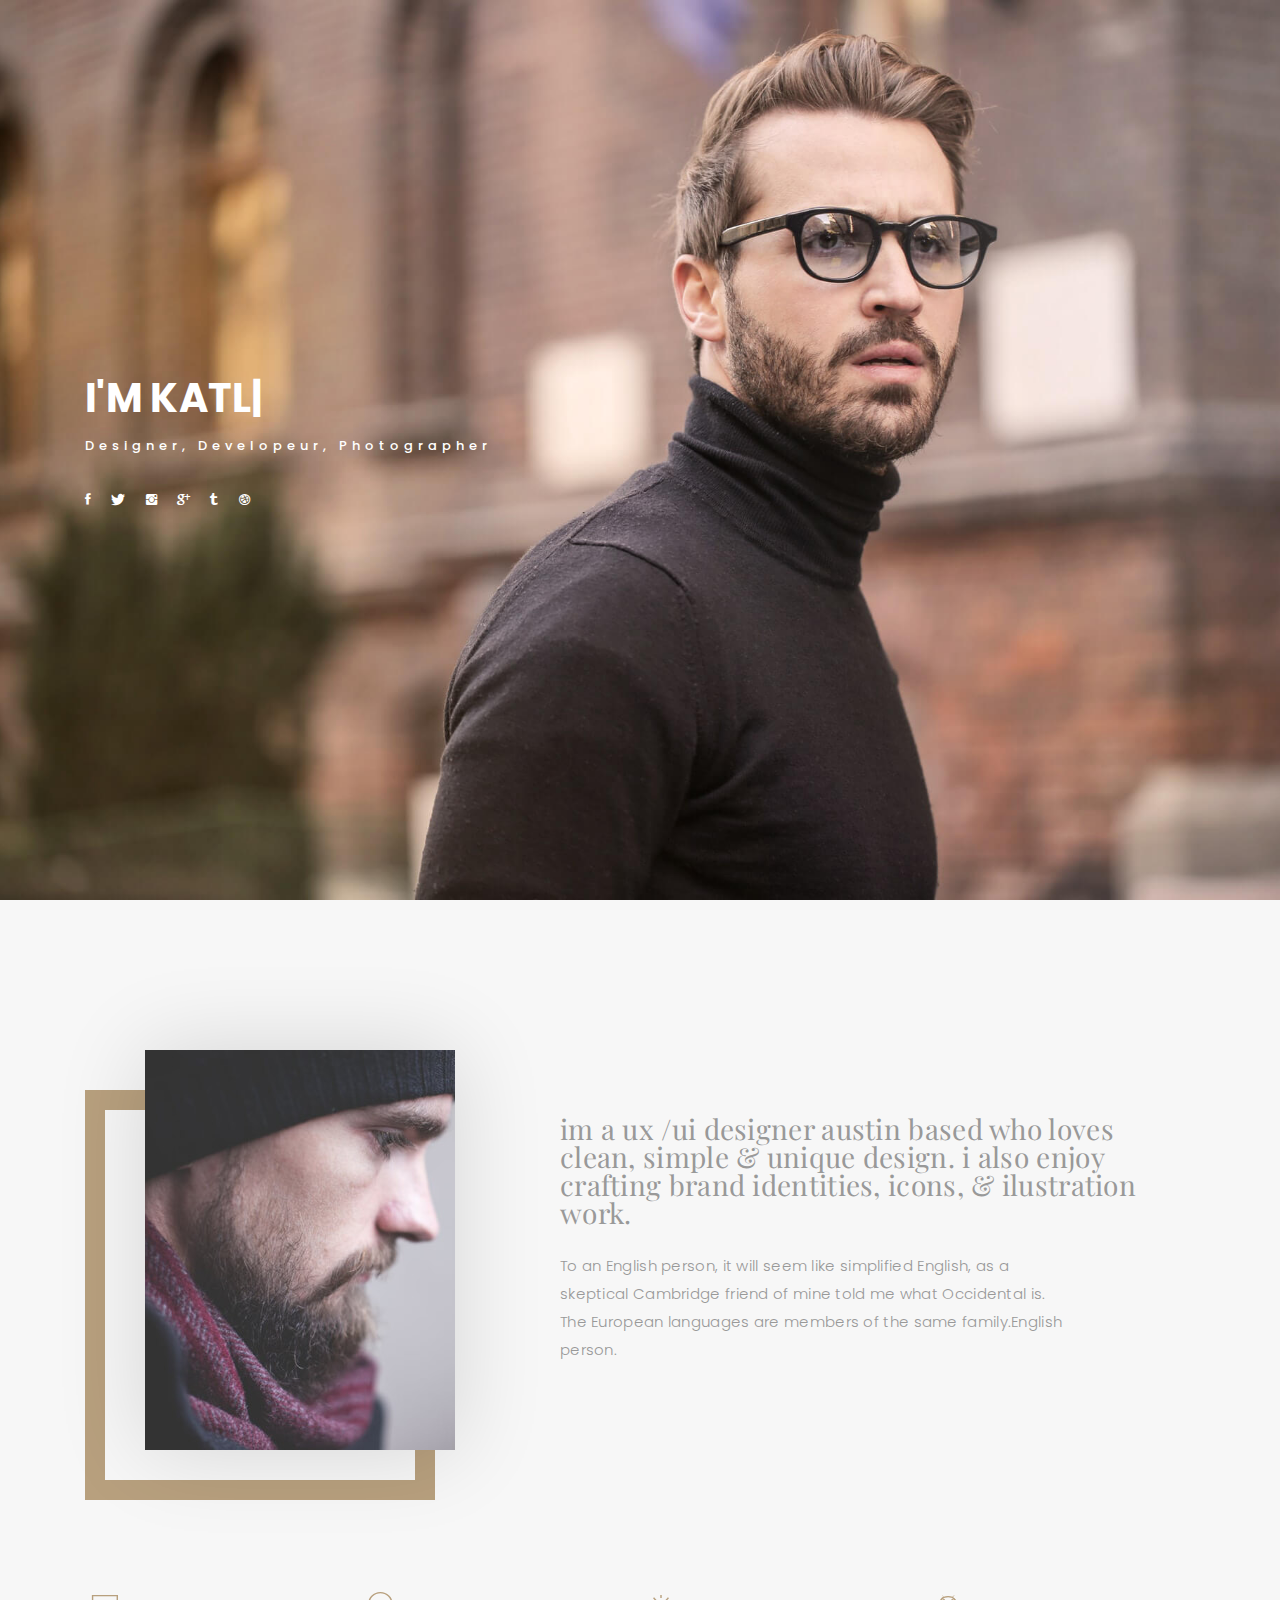
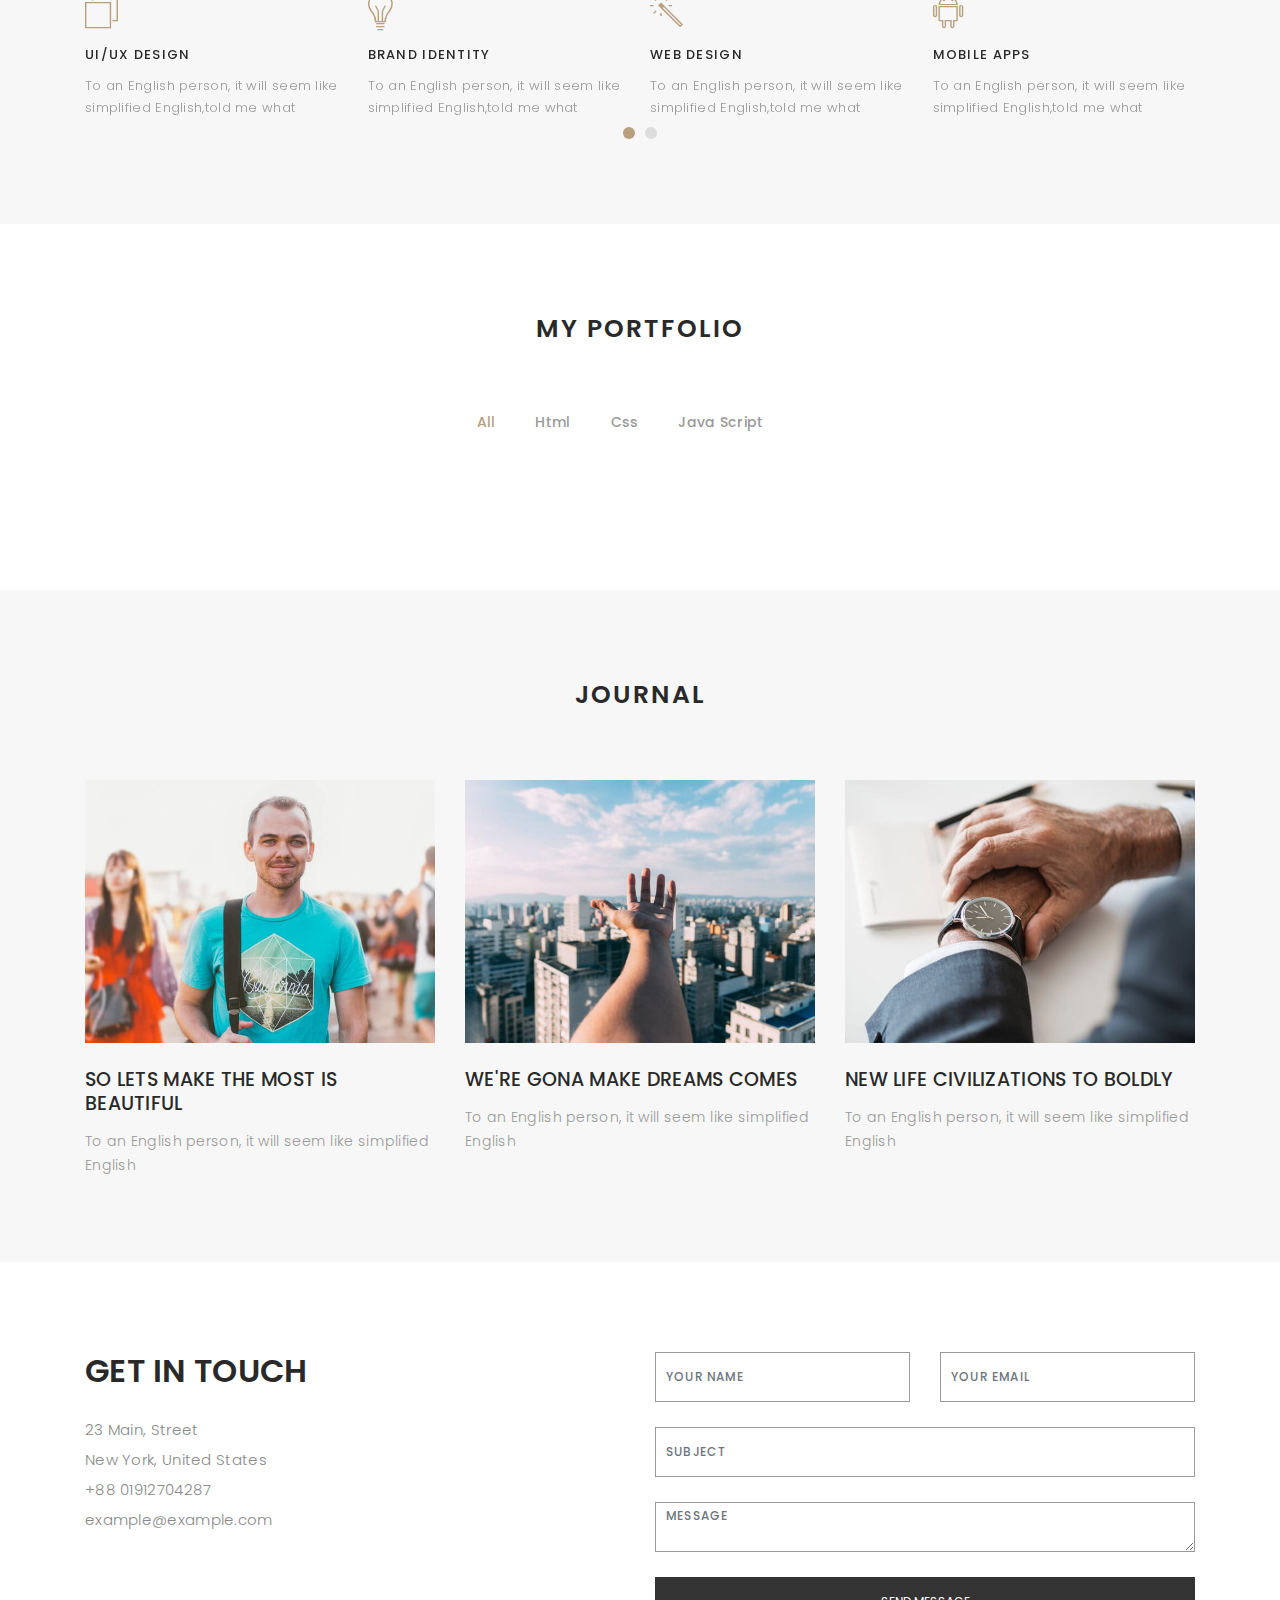
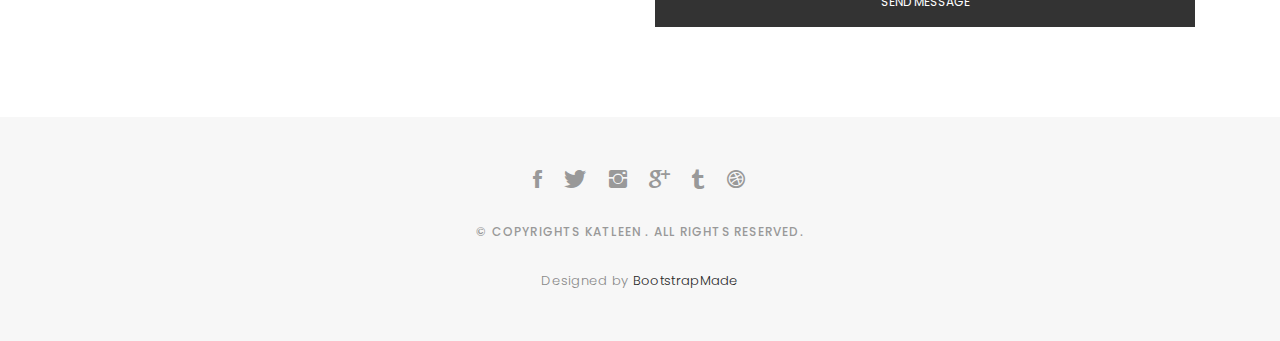
==== index.html @ 8a886c7f "first commit" ====
<!DOCTYPE html>
<html lang="en">

<head>
  <!-- meta -->
  <meta charset="utf-8">
  <meta content="width=device-width, initial-scale=1.0" name="viewport">

  <title>Katleen - Personal Portfolio</title>
  <meta content="" name="keywords">
  <meta content="" name="description">

  <!-- Google Fonts -->
  <link href="https://fonts.googleapis.com/css?family=Poppins:300,300i,400,400i,500,500i,600,600i,700,700i|Playfair+Display:400,400i,700,700i,900,900i" rel="stylesheet">

  <!-- Bootstrap CSS File -->
  <link href="lib/bootstrap/css/bootstrap.min.css" rel="stylesheet">

  <!-- Libraries CSS Files -->
  <link href="lib/ionicons/css/ionicons.min.css" rel="stylesheet">
  <link href="lib/owlcarousel/assets/owl.carousel.min.css" rel="stylesheet">
  <link href="lib/magnific-popup/magnific-popup.css" rel="stylesheet">
  <link href="lib/hover/hover.min.css" rel="stylesheet">

  <!-- Main Stylesheet File -->
  <link href="css/style.css" rel="stylesheet">

  <!-- Responsive css -->
  <link href="css/responsive.css" rel="stylesheet">

  <!-- KLogo -->
  <link rel="shortcut icon" href="images/KLogo.png">

  <!-- =======================================================
    Theme Name: Folio
    Theme URL: https://bootstrapmade.com/folio-bootstrap-portfolio-template/
    Author: BootstrapMade.com
    Author URL: https://bootstrapmade.com
  ======================================================= -->
</head>

<body>

  <!-- start section navbar -->
  <nav id="main-nav">
    <div class="row">
      <div class="container">

        <div class="logo">
          <a href="index.html"><img src="images/Logo1.svg" alt="logo"></a>
        </div>

        <div class="responsive"><i data-icon="m" class="ion-navicon-round"></i></div>

        <ul class="nav-menu list-unstyled">
          <li><a href="#header" class="smoothScroll">Home</a></li>
          <li><a href="#about" class="smoothScroll">About</a></li>
          <li><a href="#portfolio" class="smoothScroll">Portfolio</a></li>
          <li><a href="#journal" class="smoothScroll">Blog</a></li>
          <li><a href="#contact" class="smoothScroll">Contact</a></li>
          <li><a href="resume/index.html" class="smoothScroll">Resume</a></li>
        </ul>

      </div>
    </div>
  </nav>
  <!-- End section navbar -->


  <!-- start section header -->
  <div id="header" class="home">

    <div class="container">
      <div class="header-content">
        <h1>I'm <span class="typed"></span></h1>
        <p>designer, developeur, photographer</p>

        <ul class="list-unstyled list-social">
          <li><a href="#"><i class="ion-social-facebook"></i></a></li>
          <li><a href="#"><i class="ion-social-twitter"></i></a></li>
          <li><a href="#"><i class="ion-social-instagram"></i></a></li>
          <li><a href="#"><i class="ion-social-googleplus"></i></a></li>
          <li><a href="#"><i class="ion-social-tumblr"></i></a></li>
          <li><a href="#"><i class="ion-social-dribbble"></i></a></li>
        </ul>
      </div>
    </div>
  </div>
  <!-- End section header -->


  <!-- start section about us -->
  <div id="about" class="paddsection">
    <div class="container">
      <div class="row justify-content-between">

        <div class="col-lg-4 ">
          <div class="div-img-bg">
            <div class="about-img">
              <img src="images/me.jpg" class="img-responsive" alt="me">
            </div>
          </div>
        </div>

        <div class="col-lg-7">
          <div class="about-descr">

            <p class="p-heading">im a ux /ui designer austin based who loves clean, simple & unique design. i also enjoy crafting brand identities, icons, & ilustration work. </p>
            <p class="separator">To an English person, it will seem like simplified English, as a skeptical Cambridge friend of mine told me what Occidental is. The European languages are members of the same family.English person.</p>

          </div>

        </div>
      </div>
    </div>
  </div>
  <!-- end section about us -->


  <!-- start section services -->
  <div id="services">
    <div class="container">

        <div class="services-carousel owl-theme">

          <div class="services-block">

            <i class="ion-ios-browsers-outline"></i>
            <span>UI/UX DESIGN</span>
            <p class="separator">To an English person, it will seem like simplified English,told me what </p>

          </div>

          <div class="services-block">

            <i class="ion-ios-lightbulb-outline"></i>
            <span>BRAND IDENTITY</span>
            <p class="separator">To an English person, it will seem like simplified English,told me what </p>

          </div>

          <div class="services-block">

            <i class="ion-ios-color-wand-outline"></i>
            <span>WEB DESIGN</span>
            <p class="separator">To an English person, it will seem like simplified English,told me what </p>

          </div>

          <div class="services-block">

            <i class="ion-social-android-outline"></i>
            <span>MOBILE APPS</span>
            <p class="separator">To an English person, it will seem like simplified English,told me what </p>

          </div>

          <div class="services-block">

            <i class="ion-ios-analytics-outline"></i>
            <span>Analytics</span>
            <p class="separator">To an English person, it will seem like simplified English,told me what </p>

          </div>

          <div class="services-block">

            <i class="ion-ios-camera-outline"></i>
            <span>PHOTOGRAPHY</span>
            <p class="separator">To an English person, it will seem like simplified English,told me what </p>

          </div>

        </div>

    </div>

  </div>
  <!-- end section services -->


  <!-- start section portfolio -->
  <div id="portfolio" class="text-center paddsection">

    <div class="container">
      <div class="section-title text-center">
        <h2>My Portfolio</h2>
      </div>
    </div>

    <div class="container">
      <div class="row">
        <div class="col-md-12">

          <div class="portfolio-list">

            <ul class="nav list-unstyled" id="portfolio-flters">
              <li class="filter filter-active" data-filter=".all">all</li>
              <li class="filter" data-filter=".branding">Html</li>
              <li class="filter" data-filter=".mockups">Css</li>
              <li class="filter" data-filter=".uikits">Java Script</li>
              <!-- <li class="filter" data-filter=".webdesign">web design</li> -->
              <!-- <li class="filter" data-filter=".photography">photography</li> -->
            </ul>

          </div>

          <div class="portfolio-container">

            <!-- <div class="col-lg-4 col-md-6 portfolio-thumbnail all branding uikits webdesign">
              <a class="popup-img" href="images/portfolio/1.jpg">
                <img src="images/portfolio/1.jpg" alt="img">
              </a>
            </div>

            <div class="col-lg-4 col-md-6 portfolio-thumbnail all mockups uikits photography">
              <a class="popup-img" href="images/portfolio/2.jpg">
                <img src="images/portfolio/2.jpg"  alt="img">
              </a>
            </div>

            <div class="col-lg-4 col-md-6 portfolio-thumbnail all branding webdesig photographyn">
              <a class="popup-img" href="images/portfolio/3.jpg">
                <img src="images/portfolio/3.jpg" alt="img">
              </a>
            </div>

            <div class="col-lg-4 col-md-6 portfolio-thumbnail all mockups webdesign photography">
              <a class="popup-img" href="images/portfolio/4.jpg">
                <img src="images/portfolio/4.jpg" alt="img">
              </a>
            </div>

            <div class="col-lg-4 col-md-6 portfolio-thumbnail all branding uikits photography">
              <a class="popup-img" href="images/portfolio/5.jpg">
                <img src="images/portfolio/5.jpg" alt="img">
              </a>
            </div>

            <div class="col-lg-4 col-md-6 portfolio-thumbnail all mockups uikits webdesign">
              <a class="popup-img" href="images/portfolio/6.jpg">
                <img src="images/portfolio/6.jpg" alt="img"> -->
              </a>
            </div>

          </div>
        </div>
      </div>
    </div>

  </div>
  <!-- End section portfolio -->


  <!-- start section journal -->
  <div id="journal" class="text-left paddsection">

    <div class="container">
      <div class="section-title text-center">
        <h2>journal</h2>
      </div>
    </div>

    <div class="container">
      <div class="journal-block">
        <div class="row">

          <div class="col-lg-4 col-md-6">
            <div class="journal-info">

              <a href="blog-single.html"><img src="images/blog-post-1.jpg" class="img-responsive" alt="img"></a>

              <div class="journal-txt">

                <h4><a href="blog-single.html">SO LETS MAKE THE MOST IS BEAUTIFUL</a></h4>
                <p class="separator">To an English person, it will seem like simplified English
                </p>

              </div>

            </div>
          </div>

          <div class="col-lg-4 col-md-6">
            <div class="journal-info">

              <a href="blog-single.html"><img src="images/blog-post-2.jpg" class="img-responsive" alt="img"></a>

              <div class="journal-txt">

                <h4><a href="#blog-single.html">WE'RE GONA MAKE DREAMS COMES</a></h4>
                <p class="separator">To an English person, it will seem like simplified English
                </p>

              </div>

            </div>
          </div>

          <div class="col-lg-4 col-md-6">
            <div class="journal-info">

              <a href="blog-single.html"><img src="images/blog-post-3.jpg" class="img-responsive" alt="img"></a>

              <div class="journal-txt">

                <h4><a href="blog-single.html">NEW LIFE CIVILIZATIONS TO BOLDLY</a></h4>
                <p class="separator">To an English person, it will seem like simplified English
                </p>

              </div>

            </div>
          </div>

        </div>
      </div>
    </div>

  </div>
  <!-- End section journal -->


  <!-- start sectoion contact -->
  <div id="contact" class="paddsection">
    <div class="container">
      <div class="contact-block1">
        <div class="row">

          <div class="col-lg-6">
            <div class="contact-contact">

              <h2 class="mb-30">GET IN TOUCH</h2>

              <ul class="contact-details">
                <li><span>23 Main, Street</span></li>
                <li><span>New York, United States</span></li>
                <li><span>+88 01912704287</span></li>
                <li><span>example@example.com</span></li>
              </ul>

            </div>
          </div>

          <div class="col-lg-6">
            <form action="" method="post" role="form" class="contactForm">
              <div class="row">

                <div id="sendmessage">Your message has been sent. Thank you!</div>
                <div id="errormessage"></div>

                <div class="col-lg-6">
                  <div class="form-group contact-block1">
                    <input type="text" name="name" class="form-control" id="name" placeholder="Your Name" data-rule="minlen:4" data-msg="Please enter at least 4 chars" />
                    <div class="validation"></div>
                  </div>
                </div>

                <div class="col-lg-6">
                  <div class="form-group">
                    <input type="email" class="form-control" name="email" id="email" placeholder="Your Email" data-rule="email" data-msg="Please enter a valid email" />
                    <div class="validation"></div>
                  </div>
                </div>

                <div class="col-lg-12">
                  <div class="form-group">
                    <input type="text" class="form-control" name="subject" id="subject" placeholder="Subject" data-rule="minlen:4" data-msg="Please enter at least 8 chars of subject" />
                    <div class="validation"></div>
                  </div>
                </div>

                <div class="col-lg-12">
                  <div class="form-group">
                    <textarea class="form-control" name="message" rows="12" data-rule="required" data-msg="Please write something for us" placeholder="Message"></textarea>
                    <div class="validation"></div>
                  </div>
                </div>

                <div class="col-lg-12">
                  <input type="submit" class="btn btn-defeault btn-send" value="Send message">
                </div>

              </div>
            </form>
          </div>
        </div>
      </div>
    </div>
  </div>
  <!-- start sectoion contact -->


  <!-- start section footer -->
  <div id="footer" class="text-center">
    <div class="container">
      <div class="socials-media text-center">

        <ul class="list-unstyled">
          <li><a href="#"><i class="ion-social-facebook"></i></a></li>
          <li><a href="#"><i class="ion-social-twitter"></i></a></li>
          <li><a href="#"><i class="ion-social-instagram"></i></a></li>
          <li><a href="#"><i class="ion-social-googleplus"></i></a></li>
          <li><a href="#"><i class="ion-social-tumblr"></i></a></li>
          <li><a href="#"><i class="ion-social-dribbble"></i></a></li>
        </ul>

      </div>

      <p>&copy; Copyrights Katleen . All rights reserved.</p>

      <div class="credits">
        <!--
          All the links in the footer should remain intact.
          You can delete the links only if you purchased the pro version.
          Licensing information: https://bootstrapmade.com/license/
          Purchase the pro version with working PHP/AJAX contact form: https://bootstrapmade.com/buy/?theme=Folio
        -->
        Designed by <a href="https://bootstrapmade.com/">BootstrapMade</a>
      </div>

    </div>
  </div>
  <!-- End section footer -->

  <!-- JavaScript Libraries -->
  <script src="lib/jquery/jquery.min.js"></script>
  <script src="lib/jquery/jquery-migrate.min.js"></script>
  <script src="lib/bootstrap/js/bootstrap.bundle.min.js"></script>
  <script src="lib/typed/typed.js"></script>
  <script src="lib/owlcarousel/owl.carousel.min.js"></script>
  <script src="lib/magnific-popup/magnific-popup.min.js"></script>
  <script src="lib/isotope/isotope.pkgd.min.js"></script>

  <!-- Contact Form JavaScript File -->
  <script src="contactform/contactform.js"></script>

  <!-- Template Main Javascript File -->
  <script src="js/main.js"></script>

</body>

</html>
---- css/style.css ----
/*
  Theme Name: Folio
  Theme URL: https://bootstrapmade.com/folio-bootstrap-portfolio-template/
  Author: BootstrapMade.com
  Author URL: https://bootstrapmade.com
*/

/*  General Styling
/*-----------------------------------------------------------------------------------*/

body {
  background: #ffffff;
  color: #898989;
  font-family: 'Poppins', helvetica;
  font-size: 15px;
  font-weight: 300;
  line-height: 20px;
  letter-spacing: 0.02em;
  overflow-x: hidden;
  margin: 0 auto;
  padding: 0;
  -moz-box-sizing: border-box;
  -ms-box-sizing: border-box;
  -o-box-sizing: border-box;
  -webkit-box-sizing: border-box;
  box-sizing: border-box;
}

h1, h2, h3, h4, h5, h6 {
  margin: 0;
}

h2 {
  color: #292929;
  font-weight: 600;
}

h4 {
  color: #292929;
  font-size: 14px;
  font-weight: 600;
}

a {
  color: #292929;
  text-decoration: none !important;
  -moz-transition: all 0.5s ease-in-out 0s;
  -ms-transition: all 0.5s ease-in-out 0s;
  -o-transition: all 0.5s ease-in-out 0s;
  -webkit-transition: all 0.5s ease-in-out 0s;
  transition: all 0.5s ease-in-out 0s;
}

a:hover {
  -moz-transition: all 0.5s ease-in-out 0s;
  -ms-transition: all 0.5s ease-in-out 0s;
  -o-transition: all 0.5s ease-in-out 0s;
  -webkit-transition: all 0.5s ease-in-out 0s;
  transition: all 0.5s ease-in-out 0s;
}

a:hover, a:focus {
  color: #b8a07e;
  text-decoration: underline;
}

nav ul li a {
  padding: 2px 0 0 0;
  position: relative;
  display: block;
  font-size: 12px;
  color: #999999;
  letter-spacing: 0.1em;
  font-weight: 500;
  line-height: 14px;
  text-transform: uppercase;
  -moz-transition: all 0.5s ease-in-out 0s;
  -ms-transition: all 0.5s ease-in-out 0s;
  -o-transition: all 0.5s ease-in-out 0s;
  -webkit-transition: all 0.5s ease-in-out 0s;
  transition: all 0.5s ease-in-out 0s;
}

p {
  margin: 25px 0;
  padding: 0;
  font-size: 15px;
  color: #999999;
  line-height: 28px;
}

::-moz-selection {
  background: #b8a07e;
  color: #fff;
}

::selection {
  background: #b8a07e;
  color: #fff;
}

.btn {
  background: #333;
  border: medium none;
  border-radius: 0;
  color: #fff;
  font-size: 12px;
  height: 50px;
  line-height: 50px;
  padding: 0 30px;
  text-transform: uppercase;
}

.btn:hover, .btn:focus {
  color: #fff;
}

.padDiv {
  padding: 30px 20px;
}

.section-title {
  margin-bottom: 70px;
}

.section-title h2 {
  font-size: 25px;
  letter-spacing: 2px;
  text-transform: uppercase;
}

.form-control {
  background-color: transparent;
  border: 1px solid #999;
  border-radius: 0;
  color: #999999;
  font-size: 12px;
  font-weight: 500;
  height: 50px;
  letter-spacing: 0.1em;
  padding-left: 10px;
  margin: 0 0 25px 0;
  line-height: 14px;
  text-transform: uppercase;
}

.form-control:focus {
  box-shadow: none;
  outline: 0 none;
}

.paddsection {
  padding-top: 90px;
  padding-bottom: 90px;
}

.paddsections {
  padding-top: 90px;
  padding-bottom: 90px !important;
}

.hvr-shutter-in-horizontal::before {
  background: #333;
}

.hvr-shutter-in-horizontal:hover {
  background: #b8a07e;
}

.mb-30 {
  margin-bottom: 30px;
}

/*-----------------------------------------------------------------------------------*/
/*  Navbar Top
/*-----------------------------------------------------------------------------------*/

nav {
  position: fixed;
  background: #fff;
  z-index: 1000;
  width: 100%;
  padding: 20px;
  display: none;
  -webkit-box-shadow: 0px 2px 92px 0px rgba(0, 0, 0, 0.18);
  -moz-box-shadow: 0px 2px 92px 0px rgba(0, 0, 0, 0.18);
  box-shadow: 0px 2px 92px 0px rgba(0, 0, 0, 0.18);
}

.nav-menu {
  float: right;
  line-height: 32px;
  margin-bottom: 0;
  padding-top: 16px;
}

nav ul li {
  float: left;
  margin-right: 15px;
  font-family: 'Poppins', sans-serif;
  font-size: 14px;
  margin-left: 40px;
}

nav ul li a {
  padding: 2px 0 0 0;
  position: relative;
  display: block;
  font-size: 14px;
  color: #999999;
  font-family: 'Poppins', helvetica;
  font-weight: 500;
  line-height: 16px;
  text-transform: uppercase;
  letter-spacing: 0.02em;
  text-transform: capitalize;
}

.logo {
  float: left;
}

.logo img {
  width: 100px;
  height: 50px;
}

.responsive {
  display: none;
  font-size: 23px;
}

.active {
  color: #afafaf;
}

/*----------------------------------------------------------------------------------*/
/*  Header
/*-----------------------------------------------------------------------------------*/

#header {
  background: url("../images/home-bg.jpg") repeat scroll center center / cover;
  height: 100vh;
  width: 100%;
}


#header .header-content {
  height: 100vh;
  text-align: left;
  width: 100%;
  display: flex;
  justify-content: center;
  flex-direction: column;
}

.header-content h1 {
  font-size: 40px;
  font-weight: 700;
  margin-bottom: 10px;
  text-transform: uppercase;
  color: #fff;
}

.header-content p {
  font-size: 13px;
  letter-spacing: 5px;
  margin-top: 0;
  margin-bottom: 30px;
  text-transform: capitalize;
  color: #fff;
  font-weight: 500;
}

.header-content .list-social li {
  float: left;
  margin-right: 20px;
}

.header-content .list-social li i {
  color: #fff;
  font-size: 15px;
}

/*-----------------------------------------------------------------------------------*/
/*  Aout-us
/*-----------------------------------------------------------------------------------*/

#about {
  width: 100%;
  height: auto;
  background: #f7f7f7;
  padding-top: 190px;
}

#about .div-img-bg {
  padding-bottom: 30px;
  border: 20px solid #b8a07e;
}

#about .div-img-bg .about-img img {
  width: 100%;
  box-shadow: 0px 0px 85px 0px rgba(0, 0, 0, 0.14);
  margin-top: -60px;
  margin-left: 40px;
  height: 400px;
  object-fit: cover;
}

#about .about-descr .p-heading {
  font-family: 'Playfair Display', serif;
  font-size: 28px;
  text-align: left;
}

#about .about-descr .separator {
  max-width: 80%;
  margin-bottom: 0;
  text-align: left;
}

/*-----------------------------------------------------------------------------------*/
/*   Services
/*-----------------------------------------------------------------------------------*/

#services {
  background: #f7f7f7;
  position: relative;
  padding-bottom: 80px;
}

.owl-item {
  float: left;
}
.services-block span {
  margin: 10px 0;
  position: relative;
  font-size: 13px;
  color: #292929;
  letter-spacing: 0.1em;
  font-weight: 500;
  text-transform: uppercase;
  display: block;
}

.services-block .separator {
  margin: 0;
  font-size: 13px;
  line-height: 22px;
}

.services-block i {
  font-size: 44px;
  color: #b8a07e;
  line-height: 44px;
}


.services-carousel  .owl-stage-outer {
  overflow: hidden;
}

.services-carousel .owl-dots {
  margin-top: 5px;
  text-align: center;
}

.services-carousel .owl-dot {
  display: inline-block;
  margin: 0 5px;
  width: 12px !important;
  height: 12px !important;
  border-radius: 50%;
  border: 0;
  padding: 0 !important;
  background-color: #ddd;
  cursor: pointer;
}

.services-carousel .owl-dot.active {
  background-color: #b8a07e;
}

.owl-nav {
  display: none;
}


/*-----------------------------------------------------------------------------------*/
/*  Portfolio
/*-----------------------------------------------------------------------------------*/

#portfolio {
  position: relative;
  padding-bottom: 50px;
}

#portfolio .portfolio-list {
  margin-bottom: 50px;
}

#portfolio .portfolio-list .nav {
  display: inline-block;
  margin: 0;
}

#portfolio .portfolio-list .nav li {
  margin: 0 40px 0 0;
  float: left;
  font-size: 14px;
  color: #999999;
  line-height: 16px;
  cursor: pointer;
  font-family: 'Poppins', helvetica;
  font-weight: 500;
  letter-spacing: 0.02em;
  text-transform: capitalize;
  -moz-transition: all 0.5s ease-in-out 0s;
  -ms-transition: all 0.5s ease-in-out 0s;
  -o-transition: all 0.5s ease-in-out 0s;
  -webkit-transition: all 0.5s ease-in-out 0s;
  transition: all 0.5s ease-in-out 0s;
}

#portfolio .portfolio-list .nav li:hover, #portfolio .portfolio-list .nav li.filter-active  {
  color: #b8a07e;
  -moz-transition: all 0.5s ease-in-out 0s;
  -ms-transition: all 0.5s ease-in-out 0s;
  -o-transition: all 0.5s ease-in-out 0s;
  -webkit-transition: all 0.5s ease-in-out 0s;
  transition: all 0.5s ease-in-out 0s;
}

#portfolio .portfolio-container {
  display: inline-block;
  margin-bottom: 50px;
  width: 100%;
}

.portfolio-thumbnail {
  margin-bottom: 30px;
  overflow: hidden;
}

.portfolio-thumbnail img {
  max-width: 100%;
}

/*-----------------------------------------------------------------------------------*/
/*  Journal
/*-----------------------------------------------------------------------------------*/

#journal,  #journal-blog {
  height: auto;
  width: 100%;
  background: #f7f7f7;
  padding-bottom: 60px;
  position: relative;
}

#journal-blog {
  background: #fff;
  padding-bottom: 30px;
}

#journal .journal-block {
  display: inline-block;
  height: auto;
  width: 100%;
}

#journal .journal-block .journal-info {
  position: relative;
}

.journal-block .journal-info img {
  max-width: 100%;
}

.journal-block .journal-info .journal-txt {
  padding: 25px 0px;
  position: relative;
}

.journal-block .journal-info .journal-txt h4 a {
  display: block;
  font-size: 19px;
  line-height: 24px;
  margin: 0 0 13px 0;
  font-weight: 500;
  color: #292929;
  -moz-transition: all 0.5s ease-in-out 0s;
  -ms-transition: all 0.5s ease-in-out 0s;
  -o-transition: all 0.5s ease-in-out 0s;
  -webkit-transition: all 0.5s ease-in-out 0s;
  transition: all 0.5s ease-in-out 0s;
}

.journal-block .journal-info .journal-txt h4 a:hover {
  color: #b8a07e;
  -moz-transition: all 0.5s ease-in-out 0s;
  -ms-transition: all 0.5s ease-in-out 0s;
  -o-transition: all 0.5s ease-in-out 0s;
  -webkit-transition: all 0.5s ease-in-out 0s;
  transition: all 0.5s ease-in-out 0s;
}

.journal-block .journal-info .journal-txt p {
  margin: 0;
  font-size: 14px;
  line-height: 24px;
}

/*-----------------------------------------------------------------------------------*/
/*  Contact
/*-----------------------------------------------------------------------------------*/

#contact {
  height: auto;
  width: 100%;
}

.contact-details {
  list-style: none;
  margin: 0;
  padding: 0;
}

.contact-details li {
  padding-bottom: 10px;
}

#contact input, #contact textarea {
  width: 100%;
}


#contact  #sendmessage {
  color: #18d26e;
  border: 1px solid #18d26e;
  display: none;
  text-align: center;
  padding: 15px;
  font-weight: 600;
  margin: 15px;
}

#contact  #errormessage {
  color: red;
  display: none;
  border: 1px solid red;
  text-align: center;
  padding: 15px;
  font-weight: 600;
  margin: 15px;
}

#contact #sendmessage.show, #contact #errormessage.show, #contact .show {
  display: block;
}

#contact .validation {
  color: red;
  display: none;
  margin: 0 0 20px;
  font-weight: 400;
  font-size: 13px;
}

/*-----------------------------------------------------------------------------------*/
/*  Footer
/*-----------------------------------------------------------------------------------*/

#footer {
  background: #f7f7f7;
  padding-top: 50px;
  padding-bottom: 50px;
}

#footer .socials-media {
  width: 100%;
}

#footer .socials-media ul {
  display: inline-block;
  float: none;
  margin: 0 0 20px 0;
}

#footer .socials-media ul li {
  float: left;
  margin-left: 10px;
  margin-right: 10px;
}

#footer .socials-media ul li a {
  font-size: 24px;
  color: #999;
  letter-spacing: 0.1em;
  font-weight: 500;
  background: transparent;
  text-transform: uppercase;
  -moz-transition: all 0.5s ease-in-out 0s;
  -ms-transition: all 0.5s ease-in-out 0s;
  -o-transition: all 0.5s ease-in-out 0s;
  -webkit-transition: all 0.5s ease-in-out 0s;
  transition: all 0.5s ease-in-out 0s;
}

#footer .socials-media ul li a:hover {
  color: #b8a07e;
  -moz-transition: all 0.5s ease-in-out 0s;
  -ms-transition: all 0.5s ease-in-out 0s;
  -o-transition: all 0.5s ease-in-out 0s;
  -webkit-transition: all 0.5s ease-in-out 0s;
  transition: all 0.5s ease-in-out 0s;
}

#footer p {
  font-size: 12px;
  letter-spacing: 0.1em;
  font-weight: 500;
  margin-top: 0;
  text-transform: uppercase;
}

.credits {
  font-size: 13px;
}
---- css/responsive.css ----
/** Width between 1200x to 0
 *  ~~~~~~~~~~~~~~~~~~~~~~~~~~~~~~~~~~~~
 */

@media (min-width: 1200px) {

}

/** Width between 992px to 1199px
 *  ~~~~~~~~~~~~~~~~~~~~~~~~~~~~~~~~~~~~
 */

@media (min-width: 992px) and (max-width: 1199px) {
  
}

/** Width between 768px to 991px
 *  ~~~~~~~~~~~~~~~~~~~~~~~~~~~~~~~~~~~~
 */

@media (min-width: 768px) and (max-width: 991px) {
  /* Navbar */
  nav {
    padding: 10px 15px;
  }
  .nav-menu {
    margin-top: 40px;
    display: none;
    float: none;
    width: 100%;
  }
  .nav-menu li {
    float: none;
    width: 100%;
    text-align: center;
    border-top: 1px solid #f7f7f7;
    line-height: 45px;
    margin-left: 0;
    padding-top: 10px;
    padding-bottom: 10px;
  }
  .responsive {
    float: right;
    padding-top: 15px;
    display: block;
  }
  /* About */
  .head-info .header-content .cmaster h1 {
    font-size: 32px;
  }
  #about .div-img-bg {
    padding: 0;
  }
  #about .div-img-bg .about-img img {
    margin-top: 0%;
    margin-left: calc(0% - 0px);
  }
  #about .about-descr .p-heading {
    font-size: 20px;
  }
  #about .about-descr .separator {
    max-width: 100%;
    margin-bottom: 0;
  }
  /* portfolio */
  #portfolio .portfolio-list .nav li {
    float: none;
    margin: 20px;
    display: inline-block;
  }
  /* journal */
  #journal .journal-block .journal-info {
    margin-bottom: 30px;
  }
  /* Contact */
  .contact-contact {
    margin-bottom: 30px;
  }
  /* Footer */
  #footer .socials-media ul li {
    margin-right: 0;
    margin-left: 0;
    float: none;
    display: inline-block;
  }
}

/** Width between 767px to 0
 *  ~~~~~~~~~~~~~~~~~~~~~~~~~~~~~~~~~~~~
 */

@media (max-width: 767px) {
  /* Navbar */
  nav {
    padding: 20px 15px;
  }
  .nav-menu {
    margin-top: 40px;
    display: none;
    float: none;
    width: 100%;
  }
  .nav-menu li {
    float: none;
    width: 100%;
    text-align: center;
    border-top: 1px solid #f7f7f7;
    line-height: 45px;
    margin-left: 0;
    padding-top: 10px;
    padding-bottom: 10px;
  }
  .responsive {
    float: right;
    padding-top: 15px;
    display: block;
  }
  /* About */
  .head-info .header-content h1 {
    font-size: 32px;
  }
  #about .div-img-bg {
    padding: 0;
  }
  #about .div-img-bg .about-img img {
    margin-top: 0%;
    margin-left: calc(0% - 0px);
  }
  #about .about-descr .p-heading {
    font-size: 20px;
  }
  #about .about-descr .separator {
    max-width: 100%;
    margin-bottom: 0;
  }
  /* portfolio */
  #portfolio .portfolio-list .nav li {
    float: none;
    margin: 20px;
    display: inline-block;
  }
  /* journal */
  #journal .journal-block .journal-info {
    margin-bottom: 30px;
  }
  /* Contact */
  .contact-contact {
    margin-bottom: 30px;
  }
  /* Footer */
  #footer .socials-media ul li {
    margin-right: 0;
    margin-left: 0;
    float: none;
    display: inline-block;
  }
}

/** Width between 600px to 0
 *  ~~~~~~~~~~~~~~~~~~~~~~~~~~~~~~~~~~~~
 */

@media (max-width: 600px) {
  /* Navbar */
  nav {
    padding: 20px 15px;
  }
  .nav-menu {
    margin-top: 40px;
    display: none;
    float: none;
    width: 100%;
  }
  .nav-menu li {
    float: none;
    width: 100%;
    text-align: center;
    border-top: 1px solid #f7f7f7;
    line-height: 45px;
    margin-left: 0;
    padding-top: 10px;
    padding-bottom: 10px;
  }
  .responsive {
    float: right;
    padding-top: 15px;
    display: block;
  }
  /* About */
  .head-info .header-content h1 {
    font-size: 32px;
  }
  #about .div-img-bg {
    padding: 0;
  }
  #about .div-img-bg .about-img img {
    margin-top: 0%;
    margin-left: calc(0% - 0px);
  }
  #about .about-descr .p-heading {
    font-size: 20px;
  }
  #about .about-descr .separator {
    max-width: 100%;
    margin-bottom: 0;
  }
  /* portfolio */
  #portfolio .portfolio-list .nav li {
    float: none;
    margin: 10px;
    display: inline-block;
  }
  /* journal */
  #journal .journal-block .journal-info {
    margin-bottom: 30px;
  }
  /* Contact */
  .contact-contact {
    margin-bottom: 30px;
  }
  /* Footer */
  #footer .socials-media ul li {
    margin-right: 0;
    margin-left: 0;
    float: none;
    display: inline-block;
  }
}

/** Width between 480px to 0
 *  ~~~~~~~~~~~~~~~~~~~~~~~~~~~~~~~~~~~~
 */

@media (max-width: 480px) {
  /* Navbar */
  nav {
    padding: 20px 15px;
  }
  .nav-menu {
    margin-top: 40px;
    display: none;
    float: none;
    width: 100%;
  }
  .nav-menu li {
    float: none;
    width: 100%;
    text-align: center;
    border-top: 1px solid #f7f7f7;
    line-height: 45px;
    margin-left: 0;
    padding-top: 10px;
    padding-bottom: 10px;
  }
  .responsive {
    float: right;
    padding-top: 15px;
    display: block;
  }
  /* About */
  .head-info .header-content h1 {
    font-size: 32px;
  }
  #about .div-img-bg {
    padding: 0;
  }
  #about .div-img-bg .about-img img {
    margin-top: 0%;
    margin-left: calc(0% - 0px);
  }
  #about .about-descr .p-heading {
    font-size: 20px;
  }
  #about .about-descr .separator {
    max-width: 100%;
    margin-bottom: 0;
  }
  /* portfolio */
  #portfolio .portfolio-list .nav li {
    float: none;
    margin: 20px;
  }
  /* journal */
  #journal .journal-block .journal-info {
    margin-bottom: 30px;
  }
  /* Contact */
  .contact-contact {
    margin-bottom: 30px;
  }
  /* Footer */
  #footer .socials-media ul li {
    margin-right: 0;
    margin-left: 0;
    float: none;
    display: inline-block;
  }
}

/** Width between 320px to 0
 *  ~~~~~~~~~~~~~~~~~~~~~~~~~~~~~~~~~~~~
 */

@media (max-width: 320px) {
  /* Navbar */
  nav {
    padding: 20px 15px;
  }
  .nav-menu {
    margin-top: 40px;
    display: none;
    float: none;
    width: 100%;
  }
  .nav-menu li {
    float: none;
    width: 100%;
    text-align: center;
    border-top: 1px solid #f7f7f7;
    line-height: 45px;
    margin-left: 0;
    padding-top: 10px;
    padding-bottom: 10px;
  }
  .responsive {
    float: right;
    padding-top: 15px;
    display: block;
  }
  /* About */
  .head-info .header-content h1 {
    font-size: 32px;
  }
  #about .div-img-bg {
    padding: 0;
  }
  #about .div-img-bg .about-img img {
    margin-top: 0%;
    margin-left: calc(0% - 0px);
  }
  #about .about-descr .p-heading {
    font-size: 20px;
  }
  #about .about-descr .separator {
    max-width: 100%;
    margin-bottom: 0;
  }
  /* portfolio */
  #portfolio .portfolio-list .nav li {
    float: none;
    margin: 20px;
  }
  /* journal */
  #journal .journal-block .journal-info {
    margin-bottom: 30px;
  }
  /* Contact */
  .contact-contact {
    margin-bottom: 30px;
  }
  /* Footer */
  #footer .socials-media ul li {
    margin-right: 0;
    margin-left: 0;
    float: none;
    display: inline-block;
  }
  /* Single page */
  .entry-comments-body span {
    display: inline-block;
    margin-right: 0;
  }
}
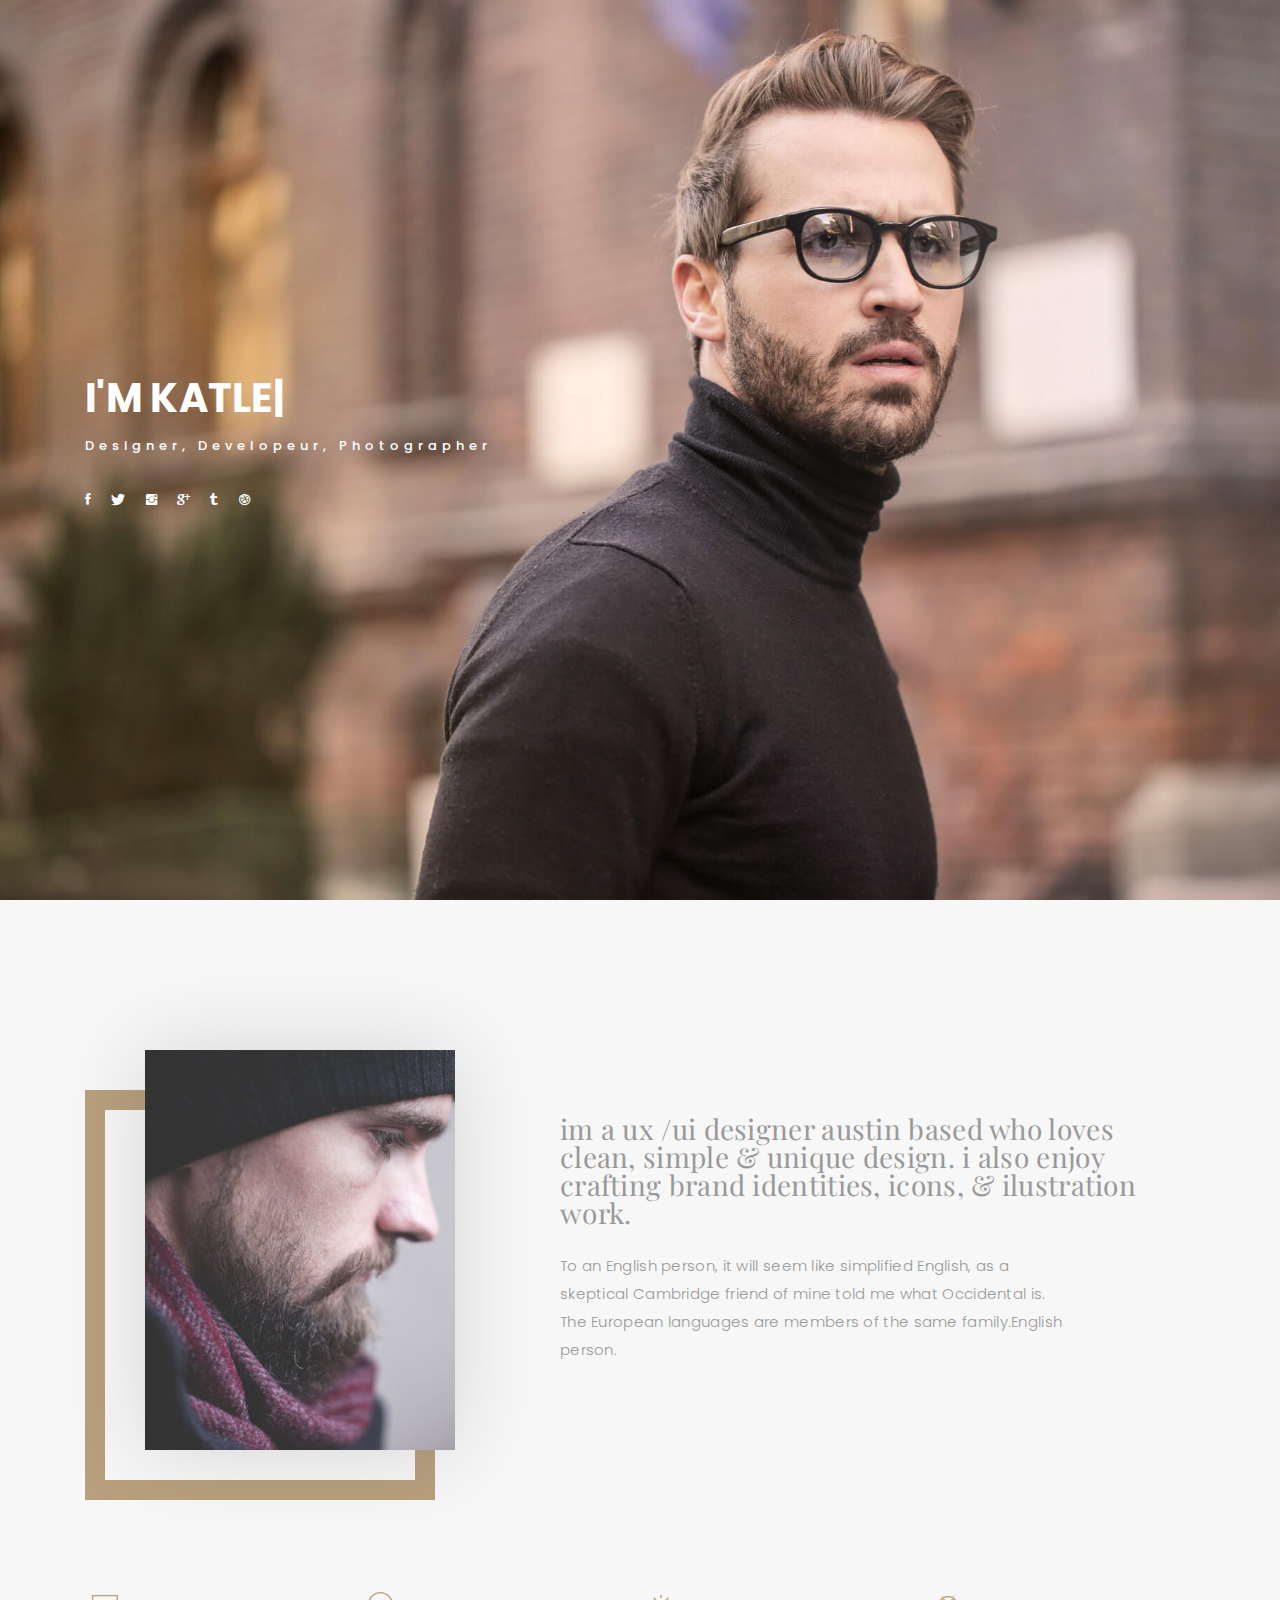
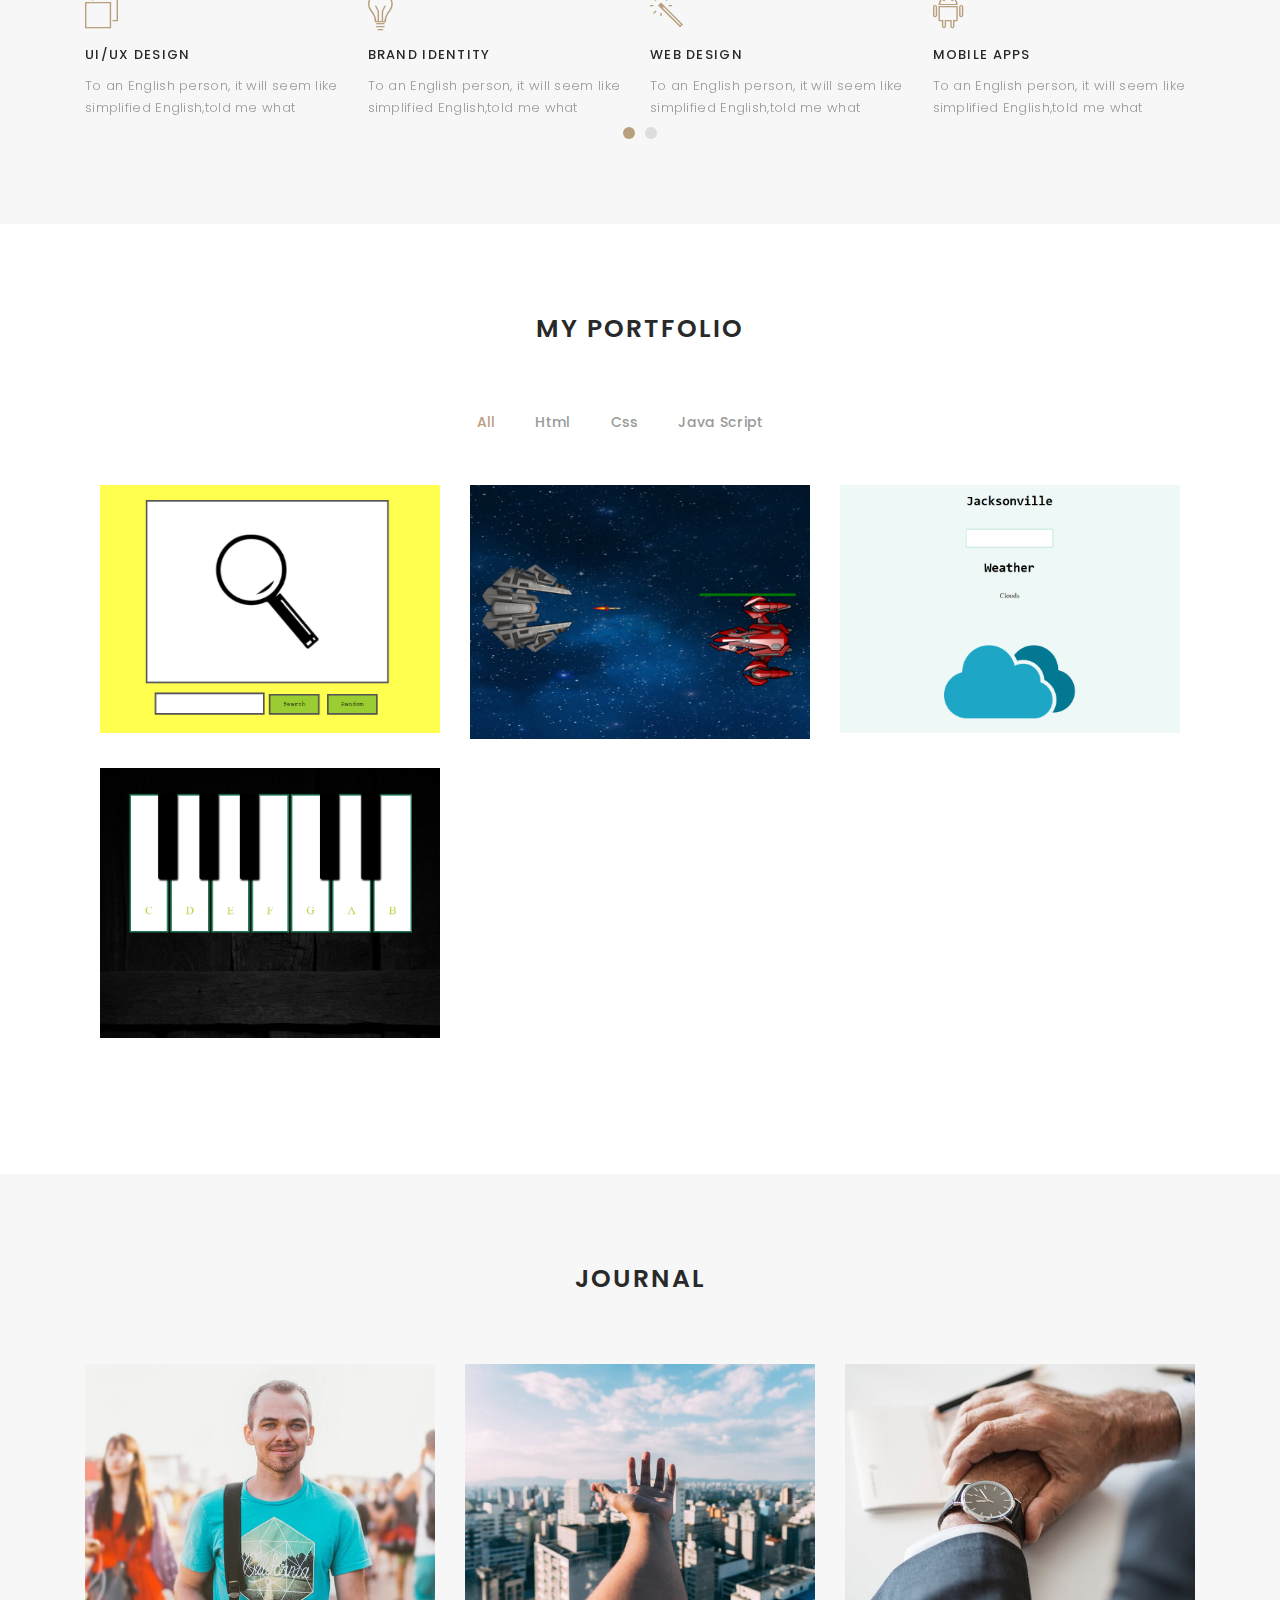
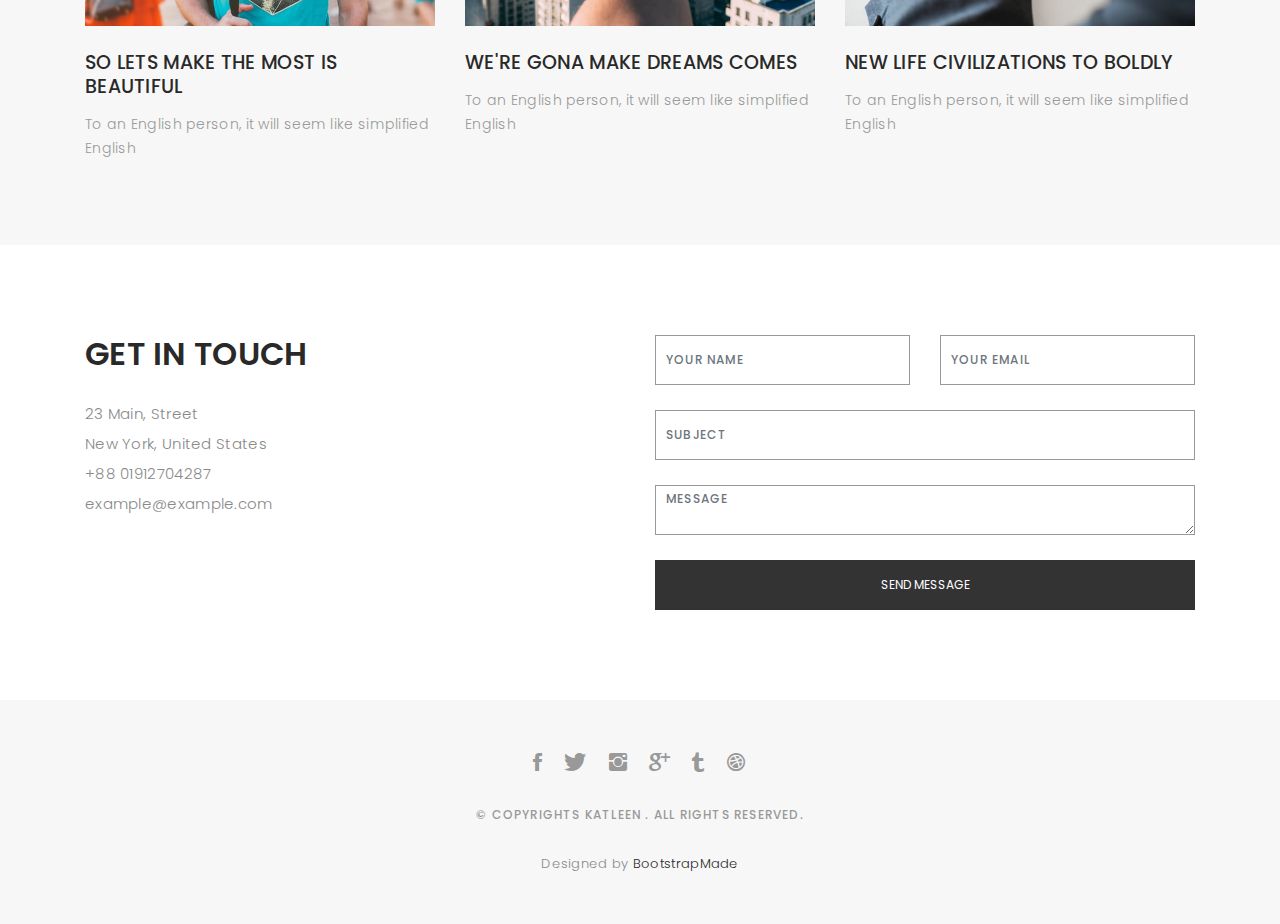
==== commit 4bfa7790: "added project, and resume link" ====
--- a/index.html
+++ b/index.html
@@ -1,443 +1,443 @@
-<!DOCTYPE html>
-<html lang="en">
-
-<head>
-  <!-- meta -->
-  <meta charset="utf-8">
-  <meta content="width=device-width, initial-scale=1.0" name="viewport">
-
-  <title>Katleen - Personal Portfolio</title>
-  <meta content="" name="keywords">
-  <meta content="" name="description">
-
-  <!-- Google Fonts -->
-  <link href="https://fonts.googleapis.com/css?family=Poppins:300,300i,400,400i,500,500i,600,600i,700,700i|Playfair+Display:400,400i,700,700i,900,900i" rel="stylesheet">
-
-  <!-- Bootstrap CSS File -->
-  <link href="lib/bootstrap/css/bootstrap.min.css" rel="stylesheet">
-
-  <!-- Libraries CSS Files -->
-  <link href="lib/ionicons/css/ionicons.min.css" rel="stylesheet">
-  <link href="lib/owlcarousel/assets/owl.carousel.min.css" rel="stylesheet">
-  <link href="lib/magnific-popup/magnific-popup.css" rel="stylesheet">
-  <link href="lib/hover/hover.min.css" rel="stylesheet">
-
-  <!-- Main Stylesheet File -->
-  <link href="css/style.css" rel="stylesheet">
-
-  <!-- Responsive css -->
-  <link href="css/responsive.css" rel="stylesheet">
-
-  <!-- KLogo -->
-  <link rel="shortcut icon" href="images/KLogo.png">
-
-  <!-- =======================================================
-    Theme Name: Folio
-    Theme URL: https://bootstrapmade.com/folio-bootstrap-portfolio-template/
-    Author: BootstrapMade.com
-    Author URL: https://bootstrapmade.com
-  ======================================================= -->
-</head>
-
-<body>
-
-  <!-- start section navbar -->
-  <nav id="main-nav">
-    <div class="row">
-      <div class="container">
-
-        <div class="logo">
-          <a href="index.html"><img src="images/Logo1.svg" alt="logo"></a>
-        </div>
-
-        <div class="responsive"><i data-icon="m" class="ion-navicon-round"></i></div>
-
-        <ul class="nav-menu list-unstyled">
-          <li><a href="#header" class="smoothScroll">Home</a></li>
-          <li><a href="#about" class="smoothScroll">About</a></li>
-          <li><a href="#portfolio" class="smoothScroll">Portfolio</a></li>
-          <li><a href="#journal" class="smoothScroll">Blog</a></li>
-          <li><a href="#contact" class="smoothScroll">Contact</a></li>
-          <li><a href="resume/index.html" class="smoothScroll">Resume</a></li>
-        </ul>
-
-      </div>
-    </div>
-  </nav>
-  <!-- End section navbar -->
-
-
-  <!-- start section header -->
-  <div id="header" class="home">
-
-    <div class="container">
-      <div class="header-content">
-        <h1>I'm <span class="typed"></span></h1>
-        <p>designer, developeur, photographer</p>
-
-        <ul class="list-unstyled list-social">
-          <li><a href="#"><i class="ion-social-facebook"></i></a></li>
-          <li><a href="#"><i class="ion-social-twitter"></i></a></li>
-          <li><a href="#"><i class="ion-social-instagram"></i></a></li>
-          <li><a href="#"><i class="ion-social-googleplus"></i></a></li>
-          <li><a href="#"><i class="ion-social-tumblr"></i></a></li>
-          <li><a href="#"><i class="ion-social-dribbble"></i></a></li>
-        </ul>
-      </div>
-    </div>
-  </div>
-  <!-- End section header -->
-
-
-  <!-- start section about us -->
-  <div id="about" class="paddsection">
-    <div class="container">
-      <div class="row justify-content-between">
-
-        <div class="col-lg-4 ">
-          <div class="div-img-bg">
-            <div class="about-img">
-              <img src="images/me.jpg" class="img-responsive" alt="me">
-            </div>
-          </div>
-        </div>
-
-        <div class="col-lg-7">
-          <div class="about-descr">
-
-            <p class="p-heading">im a ux /ui designer austin based who loves clean, simple & unique design. i also enjoy crafting brand identities, icons, & ilustration work. </p>
-            <p class="separator">To an English person, it will seem like simplified English, as a skeptical Cambridge friend of mine told me what Occidental is. The European languages are members of the same family.English person.</p>
-
-          </div>
-
-        </div>
-      </div>
-    </div>
-  </div>
-  <!-- end section about us -->
-
-
-  <!-- start section services -->
-  <div id="services">
-    <div class="container">
-
-        <div class="services-carousel owl-theme">
-
-          <div class="services-block">
-
-            <i class="ion-ios-browsers-outline"></i>
-            <span>UI/UX DESIGN</span>
-            <p class="separator">To an English person, it will seem like simplified English,told me what </p>
-
-          </div>
-
-          <div class="services-block">
-
-            <i class="ion-ios-lightbulb-outline"></i>
-            <span>BRAND IDENTITY</span>
-            <p class="separator">To an English person, it will seem like simplified English,told me what </p>
-
-          </div>
-
-          <div class="services-block">
-
-            <i class="ion-ios-color-wand-outline"></i>
-            <span>WEB DESIGN</span>
-            <p class="separator">To an English person, it will seem like simplified English,told me what </p>
-
-          </div>
-
-          <div class="services-block">
-
-            <i class="ion-social-android-outline"></i>
-            <span>MOBILE APPS</span>
-            <p class="separator">To an English person, it will seem like simplified English,told me what </p>
-
-          </div>
-
-          <div class="services-block">
-
-            <i class="ion-ios-analytics-outline"></i>
-            <span>Analytics</span>
-            <p class="separator">To an English person, it will seem like simplified English,told me what </p>
-
-          </div>
-
-          <div class="services-block">
-
-            <i class="ion-ios-camera-outline"></i>
-            <span>PHOTOGRAPHY</span>
-            <p class="separator">To an English person, it will seem like simplified English,told me what </p>
-
-          </div>
-
-        </div>
-
-    </div>
-
-  </div>
-  <!-- end section services -->
-
-
-  <!-- start section portfolio -->
-  <div id="portfolio" class="text-center paddsection">
-
-    <div class="container">
-      <div class="section-title text-center">
-        <h2>My Portfolio</h2>
-      </div>
-    </div>
-
-    <div class="container">
-      <div class="row">
-        <div class="col-md-12">
-
-          <div class="portfolio-list">
-
-            <ul class="nav list-unstyled" id="portfolio-flters">
-              <li class="filter filter-active" data-filter=".all">all</li>
-              <li class="filter" data-filter=".branding">Html</li>
-              <li class="filter" data-filter=".mockups">Css</li>
-              <li class="filter" data-filter=".uikits">Java Script</li>
-              <!-- <li class="filter" data-filter=".webdesign">web design</li> -->
-              <!-- <li class="filter" data-filter=".photography">photography</li> -->
-            </ul>
-
-          </div>
-
-          <div class="portfolio-container">
-
-            <!-- <div class="col-lg-4 col-md-6 portfolio-thumbnail all branding uikits webdesign">
-              <a class="popup-img" href="images/portfolio/1.jpg">
-                <img src="images/portfolio/1.jpg" alt="img">
-              </a>
-            </div>
-
-            <div class="col-lg-4 col-md-6 portfolio-thumbnail all mockups uikits photography">
-              <a class="popup-img" href="images/portfolio/2.jpg">
-                <img src="images/portfolio/2.jpg"  alt="img">
-              </a>
-            </div>
-
-            <div class="col-lg-4 col-md-6 portfolio-thumbnail all branding webdesig photographyn">
-              <a class="popup-img" href="images/portfolio/3.jpg">
-                <img src="images/portfolio/3.jpg" alt="img">
-              </a>
-            </div>
-
-            <div class="col-lg-4 col-md-6 portfolio-thumbnail all mockups webdesign photography">
-              <a class="popup-img" href="images/portfolio/4.jpg">
-                <img src="images/portfolio/4.jpg" alt="img">
-              </a>
-            </div>
-
-            <div class="col-lg-4 col-md-6 portfolio-thumbnail all branding uikits photography">
-              <a class="popup-img" href="images/portfolio/5.jpg">
-                <img src="images/portfolio/5.jpg" alt="img">
-              </a>
-            </div>
-
-            <div class="col-lg-4 col-md-6 portfolio-thumbnail all mockups uikits webdesign">
-              <a class="popup-img" href="images/portfolio/6.jpg">
-                <img src="images/portfolio/6.jpg" alt="img"> -->
-              </a>
-            </div>
-
-          </div>
-        </div>
-      </div>
-    </div>
-
-  </div>
-  <!-- End section portfolio -->
-
-
-  <!-- start section journal -->
-  <div id="journal" class="text-left paddsection">
-
-    <div class="container">
-      <div class="section-title text-center">
-        <h2>journal</h2>
-      </div>
-    </div>
-
-    <div class="container">
-      <div class="journal-block">
-        <div class="row">
-
-          <div class="col-lg-4 col-md-6">
-            <div class="journal-info">
-
-              <a href="blog-single.html"><img src="images/blog-post-1.jpg" class="img-responsive" alt="img"></a>
-
-              <div class="journal-txt">
-
-                <h4><a href="blog-single.html">SO LETS MAKE THE MOST IS BEAUTIFUL</a></h4>
-                <p class="separator">To an English person, it will seem like simplified English
-                </p>
-
-              </div>
-
-            </div>
-          </div>
-
-          <div class="col-lg-4 col-md-6">
-            <div class="journal-info">
-
-              <a href="blog-single.html"><img src="images/blog-post-2.jpg" class="img-responsive" alt="img"></a>
-
-              <div class="journal-txt">
-
-                <h4><a href="#blog-single.html">WE'RE GONA MAKE DREAMS COMES</a></h4>
-                <p class="separator">To an English person, it will seem like simplified English
-                </p>
-
-              </div>
-
-            </div>
-          </div>
-
-          <div class="col-lg-4 col-md-6">
-            <div class="journal-info">
-
-              <a href="blog-single.html"><img src="images/blog-post-3.jpg" class="img-responsive" alt="img"></a>
-
-              <div class="journal-txt">
-
-                <h4><a href="blog-single.html">NEW LIFE CIVILIZATIONS TO BOLDLY</a></h4>
-                <p class="separator">To an English person, it will seem like simplified English
-                </p>
-
-              </div>
-
-            </div>
-          </div>
-
-        </div>
-      </div>
-    </div>
-
-  </div>
-  <!-- End section journal -->
-
-
-  <!-- start sectoion contact -->
-  <div id="contact" class="paddsection">
-    <div class="container">
-      <div class="contact-block1">
-        <div class="row">
-
-          <div class="col-lg-6">
-            <div class="contact-contact">
-
-              <h2 class="mb-30">GET IN TOUCH</h2>
-
-              <ul class="contact-details">
-                <li><span>23 Main, Street</span></li>
-                <li><span>New York, United States</span></li>
-                <li><span>+88 01912704287</span></li>
-                <li><span>example@example.com</span></li>
-              </ul>
-
-            </div>
-          </div>
-
-          <div class="col-lg-6">
-            <form action="" method="post" role="form" class="contactForm">
-              <div class="row">
-
-                <div id="sendmessage">Your message has been sent. Thank you!</div>
-                <div id="errormessage"></div>
-
-                <div class="col-lg-6">
-                  <div class="form-group contact-block1">
-                    <input type="text" name="name" class="form-control" id="name" placeholder="Your Name" data-rule="minlen:4" data-msg="Please enter at least 4 chars" />
-                    <div class="validation"></div>
-                  </div>
-                </div>
-
-                <div class="col-lg-6">
-                  <div class="form-group">
-                    <input type="email" class="form-control" name="email" id="email" placeholder="Your Email" data-rule="email" data-msg="Please enter a valid email" />
-                    <div class="validation"></div>
-                  </div>
-                </div>
-
-                <div class="col-lg-12">
-                  <div class="form-group">
-                    <input type="text" class="form-control" name="subject" id="subject" placeholder="Subject" data-rule="minlen:4" data-msg="Please enter at least 8 chars of subject" />
-                    <div class="validation"></div>
-                  </div>
-                </div>
-
-                <div class="col-lg-12">
-                  <div class="form-group">
-                    <textarea class="form-control" name="message" rows="12" data-rule="required" data-msg="Please write something for us" placeholder="Message"></textarea>
-                    <div class="validation"></div>
-                  </div>
-                </div>
-
-                <div class="col-lg-12">
-                  <input type="submit" class="btn btn-defeault btn-send" value="Send message">
-                </div>
-
-              </div>
-            </form>
-          </div>
-        </div>
-      </div>
-    </div>
-  </div>
-  <!-- start sectoion contact -->
-
-
-  <!-- start section footer -->
-  <div id="footer" class="text-center">
-    <div class="container">
-      <div class="socials-media text-center">
-
-        <ul class="list-unstyled">
-          <li><a href="#"><i class="ion-social-facebook"></i></a></li>
-          <li><a href="#"><i class="ion-social-twitter"></i></a></li>
-          <li><a href="#"><i class="ion-social-instagram"></i></a></li>
-          <li><a href="#"><i class="ion-social-googleplus"></i></a></li>
-          <li><a href="#"><i class="ion-social-tumblr"></i></a></li>
-          <li><a href="#"><i class="ion-social-dribbble"></i></a></li>
-        </ul>
-
-      </div>
-
-      <p>&copy; Copyrights Katleen . All rights reserved.</p>
-
-      <div class="credits">
-        <!--
-          All the links in the footer should remain intact.
-          You can delete the links only if you purchased the pro version.
-          Licensing information: https://bootstrapmade.com/license/
-          Purchase the pro version with working PHP/AJAX contact form: https://bootstrapmade.com/buy/?theme=Folio
-        -->
-        Designed by <a href="https://bootstrapmade.com/">BootstrapMade</a>
-      </div>
-
-    </div>
-  </div>
-  <!-- End section footer -->
-
-  <!-- JavaScript Libraries -->
-  <script src="lib/jquery/jquery.min.js"></script>
-  <script src="lib/jquery/jquery-migrate.min.js"></script>
-  <script src="lib/bootstrap/js/bootstrap.bundle.min.js"></script>
-  <script src="lib/typed/typed.js"></script>
-  <script src="lib/owlcarousel/owl.carousel.min.js"></script>
-  <script src="lib/magnific-popup/magnific-popup.min.js"></script>
-  <script src="lib/isotope/isotope.pkgd.min.js"></script>
-
-  <!-- Contact Form JavaScript File -->
-  <script src="contactform/contactform.js"></script>
-
-  <!-- Template Main Javascript File -->
-  <script src="js/main.js"></script>
-
-</body>
-
-</html>
+<!DOCTYPE html>
+<html lang="en">
+
+<head>
+  <!-- meta -->
+  <meta charset="utf-8">
+  <meta content="width=device-width, initial-scale=1.0" name="viewport">
+
+  <title>Katleen - Personal Portfolio</title>
+  <meta content="" name="keywords">
+  <meta content="" name="description">
+
+  <!-- Google Fonts -->
+  <link href="https://fonts.googleapis.com/css?family=Poppins:300,300i,400,400i,500,500i,600,600i,700,700i|Playfair+Display:400,400i,700,700i,900,900i" rel="stylesheet">
+
+  <!-- Bootstrap CSS File -->
+  <link href="lib/bootstrap/css/bootstrap.min.css" rel="stylesheet">
+
+  <!-- Libraries CSS Files -->
+  <link href="lib/ionicons/css/ionicons.min.css" rel="stylesheet">
+  <link href="lib/owlcarousel/assets/owl.carousel.min.css" rel="stylesheet">
+  <link href="lib/magnific-popup/magnific-popup.css" rel="stylesheet">
+  <link href="lib/hover/hover.min.css" rel="stylesheet">
+
+  <!-- Main Stylesheet File -->
+  <link href="css/style.css" rel="stylesheet">
+
+  <!-- Responsive css -->
+  <link href="css/responsive.css" rel="stylesheet">
+
+  <!-- KLogo -->
+  <link rel="shortcut icon" href="images/KLogo.png">
+
+  <!-- =======================================================
+    Theme Name: Folio
+    Theme URL: https://bootstrapmade.com/folio-bootstrap-portfolio-template/
+    Author: BootstrapMade.com
+    Author URL: https://bootstrapmade.com
+  ======================================================= -->
+</head>
+
+<body>
+
+  <!-- start section navbar -->
+  <nav id="main-nav">
+    <div class="row">
+      <div class="container">
+
+        <div class="logo">
+          <a href="index.html"><img src="images/Logo1.svg" alt="logo"></a>
+        </div>
+
+        <div class="responsive"><i data-icon="m" class="ion-navicon-round"></i></div>
+
+        <ul class="nav-menu list-unstyled">
+          <li><a href="#header" class="smoothScroll">Home</a></li>
+          <li><a href="#about" class="smoothScroll">About</a></li>
+          <li><a href="#portfolio" class="smoothScroll">Portfolio</a></li>
+          <li><a href="#journal" class="smoothScroll">Blog</a></li>
+          <li><a href="#contact" class="smoothScroll">Contact</a></li>
+          <li><a href="http://142.93.115.171:8999/resume.html" class="smoothScroll">Resume</a></li>
+        </ul>
+
+      </div>
+    </div>
+  </nav>
+  <!-- End section navbar -->
+
+
+  <!-- start section header -->
+  <div id="header" class="home">
+
+    <div class="container">
+      <div class="header-content">
+        <h1>I'm <span class="typed"></span></h1>
+        <p>designer, developeur, photographer</p>
+
+        <ul class="list-unstyled list-social">
+          <li><a href="#"><i class="ion-social-facebook"></i></a></li>
+          <li><a href="#"><i class="ion-social-twitter"></i></a></li>
+          <li><a href="#"><i class="ion-social-instagram"></i></a></li>
+          <li><a href="#"><i class="ion-social-googleplus"></i></a></li>
+          <li><a href="#"><i class="ion-social-tumblr"></i></a></li>
+          <li><a href="#"><i class="ion-social-dribbble"></i></a></li>
+        </ul>
+      </div>
+    </div>
+  </div>
+  <!-- End section header -->
+
+
+  <!-- start section about us -->
+  <div id="about" class="paddsection">
+    <div class="container">
+      <div class="row justify-content-between">
+
+        <div class="col-lg-4 ">
+          <div class="div-img-bg">
+            <div class="about-img">
+              <img src="images/me.jpg" class="img-responsive" alt="me">
+            </div>
+          </div>
+        </div>
+
+        <div class="col-lg-7">
+          <div class="about-descr">
+
+            <p class="p-heading">im a ux /ui designer austin based who loves clean, simple & unique design. i also enjoy crafting brand identities, icons, & ilustration work. </p>
+            <p class="separator">To an English person, it will seem like simplified English, as a skeptical Cambridge friend of mine told me what Occidental is. The European languages are members of the same family.English person.</p>
+
+          </div>
+
+        </div>
+      </div>
+    </div>
+  </div>
+  <!-- end section about us -->
+
+
+  <!-- start section services -->
+  <div id="services">
+    <div class="container">
+
+        <div class="services-carousel owl-theme">
+
+          <div class="services-block">
+
+            <i class="ion-ios-browsers-outline"></i>
+            <span>UI/UX DESIGN</span>
+            <p class="separator">To an English person, it will seem like simplified English,told me what </p>
+
+          </div>
+
+          <div class="services-block">
+
+            <i class="ion-ios-lightbulb-outline"></i>
+            <span>BRAND IDENTITY</span>
+            <p class="separator">To an English person, it will seem like simplified English,told me what </p>
+
+          </div>
+
+          <div class="services-block">
+
+            <i class="ion-ios-color-wand-outline"></i>
+            <span>WEB DESIGN</span>
+            <p class="separator">To an English person, it will seem like simplified English,told me what </p>
+
+          </div>
+
+          <div class="services-block">
+
+            <i class="ion-social-android-outline"></i>
+            <span>MOBILE APPS</span>
+            <p class="separator">To an English person, it will seem like simplified English,told me what </p>
+
+          </div>
+
+          <div class="services-block">
+
+            <i class="ion-ios-analytics-outline"></i>
+            <span>Analytics</span>
+            <p class="separator">To an English person, it will seem like simplified English,told me what </p>
+
+          </div>
+
+          <div class="services-block">
+
+            <i class="ion-ios-camera-outline"></i>
+            <span>PHOTOGRAPHY</span>
+            <p class="separator">To an English person, it will seem like simplified English,told me what </p>
+
+          </div>
+
+        </div>
+
+    </div>
+
+  </div>
+  <!-- end section services -->
+
+
+  <!-- start section portfolio -->
+  <div id="portfolio" class="text-center paddsection">
+
+    <div class="container">
+      <div class="section-title text-center">
+        <h2>My Portfolio</h2>
+      </div>
+    </div>
+
+    <div class="container">
+      <div class="row">
+        <div class="col-md-12">
+
+          <div class="portfolio-list">
+
+            <ul class="nav list-unstyled" id="portfolio-flters">
+              <li class="filter filter-active" data-filter=".all">all</li>
+              <li class="filter" data-filter=".branding">Html</li>
+              <li class="filter" data-filter=".mockups">Css</li>
+              <li class="filter" data-filter=".uikits">Java Script</li>
+              <!-- <li class="filter" data-filter=".webdesign">web design</li> -->
+              <!-- <li class="filter" data-filter=".photography">photography</li> -->
+            </ul>
+
+          </div>
+
+          <div class="portfolio-container">
+
+            <div class="col-lg-4 col-md-6 portfolio-thumbnail all branding mockups uikits">
+              <a class="popup-img" href="images/portfolio/wikiF.png">
+                <img src="images/portfolio/wikiF.png" alt="img">
+              </a>
+            </div>
+
+            <div class="col-lg-4 col-md-6 portfolio-thumbnail all uikits">
+              <a class="popup-img" href="images/portfolio/spaceF.png">
+                <img src="images/portfolio/spaceF.png"  alt="img">
+              </a>
+            </div>
+
+            <div class="col-lg-4 col-md-6 portfolio-thumbnail all branding mockups uikits">
+              <a class="popup-img" href="images/portfolio/weatherF.png">
+                <img src="images/portfolio/weatherF.png" alt="img">
+              </a>
+            </div>
+
+            <div  class="col-lg-4 col-md-6 portfolio-thumbnail all branding mockups uikits">
+              <a  target="_blank" href="http://kludger.techlaunch.io/projects/music-boxes/index.html">
+                <img src="images/portfolio/pianoF.png" alt="img">
+              </a>
+            </div>
+<!-- 
+            <div class="col-lg-4 col-md-6 portfolio-thumbnail all branding uikits photography">
+              <a class="popup-img" href="images/portfolio/5.jpg">
+                <img src="images/portfolio/5.jpg" alt="img">
+              </a>
+            </div>
+
+            <div class="col-lg-4 col-md-6 portfolio-thumbnail all mockups uikits webdesign">
+              <a class="popup-img" href="images/portfolio/6.jpg">
+                <img src="images/portfolio/6.jpg" alt="img">
+              </a>
+            </div> -->
+
+          </div>
+        </div>
+      </div>
+    </div>
+
+  </div>
+  <!-- End section portfolio -->
+
+
+  <!-- start section journal -->
+  <div id="journal" class="text-left paddsection">
+
+    <div class="container">
+      <div class="section-title text-center">
+        <h2>journal</h2>
+      </div>
+    </div>
+
+    <div class="container">
+      <div class="journal-block">
+        <div class="row">
+
+          <div class="col-lg-4 col-md-6">
+            <div class="journal-info">
+
+              <a href="blog-single.html"><img src="images/blog-post-1.jpg" class="img-responsive" alt="img"></a>
+
+              <div class="journal-txt">
+
+                <h4><a href="blog-single.html">SO LETS MAKE THE MOST IS BEAUTIFUL</a></h4>
+                <p class="separator">To an English person, it will seem like simplified English
+                </p>
+
+              </div>
+
+            </div>
+          </div>
+
+          <div class="col-lg-4 col-md-6">
+            <div class="journal-info">
+
+              <a href="blog-single.html"><img src="images/blog-post-2.jpg" class="img-responsive" alt="img"></a>
+
+              <div class="journal-txt">
+
+                <h4><a href="#blog-single.html">WE'RE GONA MAKE DREAMS COMES</a></h4>
+                <p class="separator">To an English person, it will seem like simplified English
+                </p>
+
+              </div>
+
+            </div>
+          </div>
+
+          <div class="col-lg-4 col-md-6">
+            <div class="journal-info">
+
+              <a href="blog-single.html"><img src="images/blog-post-3.jpg" class="img-responsive" alt="img"></a>
+
+              <div class="journal-txt">
+
+                <h4><a href="blog-single.html">NEW LIFE CIVILIZATIONS TO BOLDLY</a></h4>
+                <p class="separator">To an English person, it will seem like simplified English
+                </p>
+
+              </div>
+
+            </div>
+          </div>
+
+        </div>
+      </div>
+    </div>
+
+  </div>
+  <!-- End section journal -->
+
+
+  <!-- start sectoion contact -->
+  <div id="contact" class="paddsection">
+    <div class="container">
+      <div class="contact-block1">
+        <div class="row">
+
+          <div class="col-lg-6">
+            <div class="contact-contact">
+
+              <h2 class="mb-30">GET IN TOUCH</h2>
+
+              <ul class="contact-details">
+                <li><span>23 Main, Street</span></li>
+                <li><span>New York, United States</span></li>
+                <li><span>+88 01912704287</span></li>
+                <li><span>example@example.com</span></li>
+              </ul>
+
+            </div>
+          </div>
+
+          <div class="col-lg-6">
+            <form action="" method="post" role="form" class="contactForm">
+              <div class="row">
+
+                <div id="sendmessage">Your message has been sent. Thank you!</div>
+                <div id="errormessage"></div>
+
+                <div class="col-lg-6">
+                  <div class="form-group contact-block1">
+                    <input type="text" name="name" class="form-control" id="name" placeholder="Your Name" data-rule="minlen:4" data-msg="Please enter at least 4 chars" />
+                    <div class="validation"></div>
+                  </div>
+                </div>
+
+                <div class="col-lg-6">
+                  <div class="form-group">
+                    <input type="email" class="form-control" name="email" id="email" placeholder="Your Email" data-rule="email" data-msg="Please enter a valid email" />
+                    <div class="validation"></div>
+                  </div>
+                </div>
+
+                <div class="col-lg-12">
+                  <div class="form-group">
+                    <input type="text" class="form-control" name="subject" id="subject" placeholder="Subject" data-rule="minlen:4" data-msg="Please enter at least 8 chars of subject" />
+                    <div class="validation"></div>
+                  </div>
+                </div>
+
+                <div class="col-lg-12">
+                  <div class="form-group">
+                    <textarea class="form-control" name="message" rows="12" data-rule="required" data-msg="Please write something for us" placeholder="Message"></textarea>
+                    <div class="validation"></div>
+                  </div>
+                </div>
+
+                <div class="col-lg-12">
+                  <input type="submit" class="btn btn-defeault btn-send" value="Send message">
+                </div>
+
+              </div>
+            </form>
+          </div>
+        </div>
+      </div>
+    </div>
+  </div>
+  <!-- start sectoion contact -->
+
+
+  <!-- start section footer -->
+  <div id="footer" class="text-center">
+    <div class="container">
+      <div class="socials-media text-center">
+
+        <ul class="list-unstyled">
+          <li><a href="#"><i class="ion-social-facebook"></i></a></li>
+          <li><a href="#"><i class="ion-social-twitter"></i></a></li>
+          <li><a href="#"><i class="ion-social-instagram"></i></a></li>
+          <li><a href="#"><i class="ion-social-googleplus"></i></a></li>
+          <li><a href="#"><i class="ion-social-tumblr"></i></a></li>
+          <li><a href="#"><i class="ion-social-dribbble"></i></a></li>
+        </ul>
+
+      </div>
+
+      <p>&copy; Copyrights Katleen . All rights reserved.</p>
+
+      <div class="credits">
+        <!--
+          All the links in the footer should remain intact.
+          You can delete the links only if you purchased the pro version.
+          Licensing information: https://bootstrapmade.com/license/
+          Purchase the pro version with working PHP/AJAX contact form: https://bootstrapmade.com/buy/?theme=Folio
+        -->
+        Designed by <a href="https://bootstrapmade.com/">BootstrapMade</a>
+      </div>
+
+    </div>
+  </div>
+  <!-- End section footer -->
+
+  <!-- JavaScript Libraries -->
+  <script src="lib/jquery/jquery.min.js"></script>
+  <script src="lib/jquery/jquery-migrate.min.js"></script>
+  <script src="lib/bootstrap/js/bootstrap.bundle.min.js"></script>
+  <script src="lib/typed/typed.js"></script>
+  <script src="lib/owlcarousel/owl.carousel.min.js"></script>
+  <script src="lib/magnific-popup/magnific-popup.min.js"></script>
+  <script src="lib/isotope/isotope.pkgd.min.js"></script>
+
+  <!-- Contact Form JavaScript File -->
+  <script src="contactform/contactform.js"></script>
+
+  <!-- Template Main Javascript File -->
+  <script src="js/main.js"></script>
+
+</body>
+
+</html>
--- a/css/style.css
+++ b/css/style.css
@@ -1,630 +1,630 @@
-
-/*
-  Theme Name: Folio
-  Theme URL: https://bootstrapmade.com/folio-bootstrap-portfolio-template/
-  Author: BootstrapMade.com
-  Author URL: https://bootstrapmade.com
-*/
-
-/*  General Styling
-/*-----------------------------------------------------------------------------------*/
-
-body {
-  background: #ffffff;
-  color: #898989;
-  font-family: 'Poppins', helvetica;
-  font-size: 15px;
-  font-weight: 300;
-  line-height: 20px;
-  letter-spacing: 0.02em;
-  overflow-x: hidden;
-  margin: 0 auto;
-  padding: 0;
-  -moz-box-sizing: border-box;
-  -ms-box-sizing: border-box;
-  -o-box-sizing: border-box;
-  -webkit-box-sizing: border-box;
-  box-sizing: border-box;
-}
-
-h1, h2, h3, h4, h5, h6 {
-  margin: 0;
-}
-
-h2 {
-  color: #292929;
-  font-weight: 600;
-}
-
-h4 {
-  color: #292929;
-  font-size: 14px;
-  font-weight: 600;
-}
-
-a {
-  color: #292929;
-  text-decoration: none !important;
-  -moz-transition: all 0.5s ease-in-out 0s;
-  -ms-transition: all 0.5s ease-in-out 0s;
-  -o-transition: all 0.5s ease-in-out 0s;
-  -webkit-transition: all 0.5s ease-in-out 0s;
-  transition: all 0.5s ease-in-out 0s;
-}
-
-a:hover {
-  -moz-transition: all 0.5s ease-in-out 0s;
-  -ms-transition: all 0.5s ease-in-out 0s;
-  -o-transition: all 0.5s ease-in-out 0s;
-  -webkit-transition: all 0.5s ease-in-out 0s;
-  transition: all 0.5s ease-in-out 0s;
-}
-
-a:hover, a:focus {
-  color: #b8a07e;
-  text-decoration: underline;
-}
-
-nav ul li a {
-  padding: 2px 0 0 0;
-  position: relative;
-  display: block;
-  font-size: 12px;
-  color: #999999;
-  letter-spacing: 0.1em;
-  font-weight: 500;
-  line-height: 14px;
-  text-transform: uppercase;
-  -moz-transition: all 0.5s ease-in-out 0s;
-  -ms-transition: all 0.5s ease-in-out 0s;
-  -o-transition: all 0.5s ease-in-out 0s;
-  -webkit-transition: all 0.5s ease-in-out 0s;
-  transition: all 0.5s ease-in-out 0s;
-}
-
-p {
-  margin: 25px 0;
-  padding: 0;
-  font-size: 15px;
-  color: #999999;
-  line-height: 28px;
-}
-
-::-moz-selection {
-  background: #b8a07e;
-  color: #fff;
-}
-
-::selection {
-  background: #b8a07e;
-  color: #fff;
-}
-
-.btn {
-  background: #333;
-  border: medium none;
-  border-radius: 0;
-  color: #fff;
-  font-size: 12px;
-  height: 50px;
-  line-height: 50px;
-  padding: 0 30px;
-  text-transform: uppercase;
-}
-
-.btn:hover, .btn:focus {
-  color: #fff;
-}
-
-.padDiv {
-  padding: 30px 20px;
-}
-
-.section-title {
-  margin-bottom: 70px;
-}
-
-.section-title h2 {
-  font-size: 25px;
-  letter-spacing: 2px;
-  text-transform: uppercase;
-}
-
-.form-control {
-  background-color: transparent;
-  border: 1px solid #999;
-  border-radius: 0;
-  color: #999999;
-  font-size: 12px;
-  font-weight: 500;
-  height: 50px;
-  letter-spacing: 0.1em;
-  padding-left: 10px;
-  margin: 0 0 25px 0;
-  line-height: 14px;
-  text-transform: uppercase;
-}
-
-.form-control:focus {
-  box-shadow: none;
-  outline: 0 none;
-}
-
-.paddsection {
-  padding-top: 90px;
-  padding-bottom: 90px;
-}
-
-.paddsections {
-  padding-top: 90px;
-  padding-bottom: 90px !important;
-}
-
-.hvr-shutter-in-horizontal::before {
-  background: #333;
-}
-
-.hvr-shutter-in-horizontal:hover {
-  background: #b8a07e;
-}
-
-.mb-30 {
-  margin-bottom: 30px;
-}
-
-/*-----------------------------------------------------------------------------------*/
-/*  Navbar Top
-/*-----------------------------------------------------------------------------------*/
-
-nav {
-  position: fixed;
-  background: #fff;
-  z-index: 1000;
-  width: 100%;
-  padding: 20px;
-  display: none;
-  -webkit-box-shadow: 0px 2px 92px 0px rgba(0, 0, 0, 0.18);
-  -moz-box-shadow: 0px 2px 92px 0px rgba(0, 0, 0, 0.18);
-  box-shadow: 0px 2px 92px 0px rgba(0, 0, 0, 0.18);
-}
-
-.nav-menu {
-  float: right;
-  line-height: 32px;
-  margin-bottom: 0;
-  padding-top: 16px;
-}
-
-nav ul li {
-  float: left;
-  margin-right: 15px;
-  font-family: 'Poppins', sans-serif;
-  font-size: 14px;
-  margin-left: 40px;
-}
-
-nav ul li a {
-  padding: 2px 0 0 0;
-  position: relative;
-  display: block;
-  font-size: 14px;
-  color: #999999;
-  font-family: 'Poppins', helvetica;
-  font-weight: 500;
-  line-height: 16px;
-  text-transform: uppercase;
-  letter-spacing: 0.02em;
-  text-transform: capitalize;
-}
-
-.logo {
-  float: left;
-}
-
-.logo img {
-  width: 100px;
-  height: 50px;
-}
-
-.responsive {
-  display: none;
-  font-size: 23px;
-}
-
-.active {
-  color: #afafaf;
-}
-
-/*----------------------------------------------------------------------------------*/
-/*  Header
-/*-----------------------------------------------------------------------------------*/
-
-#header {
-  background: url("../images/home-bg.jpg") repeat scroll center center / cover;
-  height: 100vh;
-  width: 100%;
-}
-
-
-#header .header-content {
-  height: 100vh;
-  text-align: left;
-  width: 100%;
-  display: flex;
-  justify-content: center;
-  flex-direction: column;
-}
-
-.header-content h1 {
-  font-size: 40px;
-  font-weight: 700;
-  margin-bottom: 10px;
-  text-transform: uppercase;
-  color: #fff;
-}
-
-.header-content p {
-  font-size: 13px;
-  letter-spacing: 5px;
-  margin-top: 0;
-  margin-bottom: 30px;
-  text-transform: capitalize;
-  color: #fff;
-  font-weight: 500;
-}
-
-.header-content .list-social li {
-  float: left;
-  margin-right: 20px;
-}
-
-.header-content .list-social li i {
-  color: #fff;
-  font-size: 15px;
-}
-
-/*-----------------------------------------------------------------------------------*/
-/*  Aout-us
-/*-----------------------------------------------------------------------------------*/
-
-#about {
-  width: 100%;
-  height: auto;
-  background: #f7f7f7;
-  padding-top: 190px;
-}
-
-#about .div-img-bg {
-  padding-bottom: 30px;
-  border: 20px solid #b8a07e;
-}
-
-#about .div-img-bg .about-img img {
-  width: 100%;
-  box-shadow: 0px 0px 85px 0px rgba(0, 0, 0, 0.14);
-  margin-top: -60px;
-  margin-left: 40px;
-  height: 400px;
-  object-fit: cover;
-}
-
-#about .about-descr .p-heading {
-  font-family: 'Playfair Display', serif;
-  font-size: 28px;
-  text-align: left;
-}
-
-#about .about-descr .separator {
-  max-width: 80%;
-  margin-bottom: 0;
-  text-align: left;
-}
-
-/*-----------------------------------------------------------------------------------*/
-/*   Services
-/*-----------------------------------------------------------------------------------*/
-
-#services {
-  background: #f7f7f7;
-  position: relative;
-  padding-bottom: 80px;
-}
-
-.owl-item {
-  float: left;
-}
-.services-block span {
-  margin: 10px 0;
-  position: relative;
-  font-size: 13px;
-  color: #292929;
-  letter-spacing: 0.1em;
-  font-weight: 500;
-  text-transform: uppercase;
-  display: block;
-}
-
-.services-block .separator {
-  margin: 0;
-  font-size: 13px;
-  line-height: 22px;
-}
-
-.services-block i {
-  font-size: 44px;
-  color: #b8a07e;
-  line-height: 44px;
-}
-
-
-.services-carousel  .owl-stage-outer {
-  overflow: hidden;
-}
-
-.services-carousel .owl-dots {
-  margin-top: 5px;
-  text-align: center;
-}
-
-.services-carousel .owl-dot {
-  display: inline-block;
-  margin: 0 5px;
-  width: 12px !important;
-  height: 12px !important;
-  border-radius: 50%;
-  border: 0;
-  padding: 0 !important;
-  background-color: #ddd;
-  cursor: pointer;
-}
-
-.services-carousel .owl-dot.active {
-  background-color: #b8a07e;
-}
-
-.owl-nav {
-  display: none;
-}
-
-
-/*-----------------------------------------------------------------------------------*/
-/*  Portfolio
-/*-----------------------------------------------------------------------------------*/
-
-#portfolio {
-  position: relative;
-  padding-bottom: 50px;
-}
-
-#portfolio .portfolio-list {
-  margin-bottom: 50px;
-}
-
-#portfolio .portfolio-list .nav {
-  display: inline-block;
-  margin: 0;
-}
-
-#portfolio .portfolio-list .nav li {
-  margin: 0 40px 0 0;
-  float: left;
-  font-size: 14px;
-  color: #999999;
-  line-height: 16px;
-  cursor: pointer;
-  font-family: 'Poppins', helvetica;
-  font-weight: 500;
-  letter-spacing: 0.02em;
-  text-transform: capitalize;
-  -moz-transition: all 0.5s ease-in-out 0s;
-  -ms-transition: all 0.5s ease-in-out 0s;
-  -o-transition: all 0.5s ease-in-out 0s;
-  -webkit-transition: all 0.5s ease-in-out 0s;
-  transition: all 0.5s ease-in-out 0s;
-}
-
-#portfolio .portfolio-list .nav li:hover, #portfolio .portfolio-list .nav li.filter-active  {
-  color: #b8a07e;
-  -moz-transition: all 0.5s ease-in-out 0s;
-  -ms-transition: all 0.5s ease-in-out 0s;
-  -o-transition: all 0.5s ease-in-out 0s;
-  -webkit-transition: all 0.5s ease-in-out 0s;
-  transition: all 0.5s ease-in-out 0s;
-}
-
-#portfolio .portfolio-container {
-  display: inline-block;
-  margin-bottom: 50px;
-  width: 100%;
-}
-
-.portfolio-thumbnail {
-  margin-bottom: 30px;
-  overflow: hidden;
-}
-
-.portfolio-thumbnail img {
-  max-width: 100%;
-}
-
-/*-----------------------------------------------------------------------------------*/
-/*  Journal
-/*-----------------------------------------------------------------------------------*/
-
-#journal,  #journal-blog {
-  height: auto;
-  width: 100%;
-  background: #f7f7f7;
-  padding-bottom: 60px;
-  position: relative;
-}
-
-#journal-blog {
-  background: #fff;
-  padding-bottom: 30px;
-}
-
-#journal .journal-block {
-  display: inline-block;
-  height: auto;
-  width: 100%;
-}
-
-#journal .journal-block .journal-info {
-  position: relative;
-}
-
-.journal-block .journal-info img {
-  max-width: 100%;
-}
-
-.journal-block .journal-info .journal-txt {
-  padding: 25px 0px;
-  position: relative;
-}
-
-.journal-block .journal-info .journal-txt h4 a {
-  display: block;
-  font-size: 19px;
-  line-height: 24px;
-  margin: 0 0 13px 0;
-  font-weight: 500;
-  color: #292929;
-  -moz-transition: all 0.5s ease-in-out 0s;
-  -ms-transition: all 0.5s ease-in-out 0s;
-  -o-transition: all 0.5s ease-in-out 0s;
-  -webkit-transition: all 0.5s ease-in-out 0s;
-  transition: all 0.5s ease-in-out 0s;
-}
-
-.journal-block .journal-info .journal-txt h4 a:hover {
-  color: #b8a07e;
-  -moz-transition: all 0.5s ease-in-out 0s;
-  -ms-transition: all 0.5s ease-in-out 0s;
-  -o-transition: all 0.5s ease-in-out 0s;
-  -webkit-transition: all 0.5s ease-in-out 0s;
-  transition: all 0.5s ease-in-out 0s;
-}
-
-.journal-block .journal-info .journal-txt p {
-  margin: 0;
-  font-size: 14px;
-  line-height: 24px;
-}
-
-/*-----------------------------------------------------------------------------------*/
-/*  Contact
-/*-----------------------------------------------------------------------------------*/
-
-#contact {
-  height: auto;
-  width: 100%;
-}
-
-.contact-details {
-  list-style: none;
-  margin: 0;
-  padding: 0;
-}
-
-.contact-details li {
-  padding-bottom: 10px;
-}
-
-#contact input, #contact textarea {
-  width: 100%;
-}
-
-
-#contact  #sendmessage {
-  color: #18d26e;
-  border: 1px solid #18d26e;
-  display: none;
-  text-align: center;
-  padding: 15px;
-  font-weight: 600;
-  margin: 15px;
-}
-
-#contact  #errormessage {
-  color: red;
-  display: none;
-  border: 1px solid red;
-  text-align: center;
-  padding: 15px;
-  font-weight: 600;
-  margin: 15px;
-}
-
-#contact #sendmessage.show, #contact #errormessage.show, #contact .show {
-  display: block;
-}
-
-#contact .validation {
-  color: red;
-  display: none;
-  margin: 0 0 20px;
-  font-weight: 400;
-  font-size: 13px;
-}
-
-/*-----------------------------------------------------------------------------------*/
-/*  Footer
-/*-----------------------------------------------------------------------------------*/
-
-#footer {
-  background: #f7f7f7;
-  padding-top: 50px;
-  padding-bottom: 50px;
-}
-
-#footer .socials-media {
-  width: 100%;
-}
-
-#footer .socials-media ul {
-  display: inline-block;
-  float: none;
-  margin: 0 0 20px 0;
-}
-
-#footer .socials-media ul li {
-  float: left;
-  margin-left: 10px;
-  margin-right: 10px;
-}
-
-#footer .socials-media ul li a {
-  font-size: 24px;
-  color: #999;
-  letter-spacing: 0.1em;
-  font-weight: 500;
-  background: transparent;
-  text-transform: uppercase;
-  -moz-transition: all 0.5s ease-in-out 0s;
-  -ms-transition: all 0.5s ease-in-out 0s;
-  -o-transition: all 0.5s ease-in-out 0s;
-  -webkit-transition: all 0.5s ease-in-out 0s;
-  transition: all 0.5s ease-in-out 0s;
-}
-
-#footer .socials-media ul li a:hover {
-  color: #b8a07e;
-  -moz-transition: all 0.5s ease-in-out 0s;
-  -ms-transition: all 0.5s ease-in-out 0s;
-  -o-transition: all 0.5s ease-in-out 0s;
-  -webkit-transition: all 0.5s ease-in-out 0s;
-  transition: all 0.5s ease-in-out 0s;
-}
-
-#footer p {
-  font-size: 12px;
-  letter-spacing: 0.1em;
-  font-weight: 500;
-  margin-top: 0;
-  text-transform: uppercase;
-}
-
-.credits {
-  font-size: 13px;
-}
+
+/*
+  Theme Name: Folio
+  Theme URL: https://bootstrapmade.com/folio-bootstrap-portfolio-template/
+  Author: BootstrapMade.com
+  Author URL: https://bootstrapmade.com
+*/
+
+/*  General Styling
+/*-----------------------------------------------------------------------------------*/
+
+body {
+  background: #ffffff;
+  color: #898989;
+  font-family: 'Poppins', helvetica;
+  font-size: 15px;
+  font-weight: 300;
+  line-height: 20px;
+  letter-spacing: 0.02em;
+  overflow-x: hidden;
+  margin: 0 auto;
+  padding: 0;
+  -moz-box-sizing: border-box;
+  -ms-box-sizing: border-box;
+  -o-box-sizing: border-box;
+  -webkit-box-sizing: border-box;
+  box-sizing: border-box;
+}
+
+h1, h2, h3, h4, h5, h6 {
+  margin: 0;
+}
+
+h2 {
+  color: #292929;
+  font-weight: 600;
+}
+
+h4 {
+  color: #292929;
+  font-size: 14px;
+  font-weight: 600;
+}
+
+a {
+  color: #292929;
+  text-decoration: none !important;
+  -moz-transition: all 0.5s ease-in-out 0s;
+  -ms-transition: all 0.5s ease-in-out 0s;
+  -o-transition: all 0.5s ease-in-out 0s;
+  -webkit-transition: all 0.5s ease-in-out 0s;
+  transition: all 0.5s ease-in-out 0s;
+}
+
+a:hover {
+  -moz-transition: all 0.5s ease-in-out 0s;
+  -ms-transition: all 0.5s ease-in-out 0s;
+  -o-transition: all 0.5s ease-in-out 0s;
+  -webkit-transition: all 0.5s ease-in-out 0s;
+  transition: all 0.5s ease-in-out 0s;
+}
+
+a:hover, a:focus {
+  color: #b8a07e;
+  text-decoration: underline;
+}
+
+nav ul li a {
+  padding: 2px 0 0 0;
+  position: relative;
+  display: block;
+  font-size: 12px;
+  color: #999999;
+  letter-spacing: 0.1em;
+  font-weight: 500;
+  line-height: 14px;
+  text-transform: uppercase;
+  -moz-transition: all 0.5s ease-in-out 0s;
+  -ms-transition: all 0.5s ease-in-out 0s;
+  -o-transition: all 0.5s ease-in-out 0s;
+  -webkit-transition: all 0.5s ease-in-out 0s;
+  transition: all 0.5s ease-in-out 0s;
+}
+
+p {
+  margin: 25px 0;
+  padding: 0;
+  font-size: 15px;
+  color: #999999;
+  line-height: 28px;
+}
+
+::-moz-selection {
+  background: #b8a07e;
+  color: #fff;
+}
+
+::selection {
+  background: #b8a07e;
+  color: #fff;
+}
+
+.btn {
+  background: #333;
+  border: medium none;
+  border-radius: 0;
+  color: #fff;
+  font-size: 12px;
+  height: 50px;
+  line-height: 50px;
+  padding: 0 30px;
+  text-transform: uppercase;
+}
+
+.btn:hover, .btn:focus {
+  color: #fff;
+}
+
+.padDiv {
+  padding: 30px 20px;
+}
+
+.section-title {
+  margin-bottom: 70px;
+}
+
+.section-title h2 {
+  font-size: 25px;
+  letter-spacing: 2px;
+  text-transform: uppercase;
+}
+
+.form-control {
+  background-color: transparent;
+  border: 1px solid #999;
+  border-radius: 0;
+  color: #999999;
+  font-size: 12px;
+  font-weight: 500;
+  height: 50px;
+  letter-spacing: 0.1em;
+  padding-left: 10px;
+  margin: 0 0 25px 0;
+  line-height: 14px;
+  text-transform: uppercase;
+}
+
+.form-control:focus {
+  box-shadow: none;
+  outline: 0 none;
+}
+
+.paddsection {
+  padding-top: 90px;
+  padding-bottom: 90px;
+}
+
+.paddsections {
+  padding-top: 90px;
+  padding-bottom: 90px !important;
+}
+
+.hvr-shutter-in-horizontal::before {
+  background: #333;
+}
+
+.hvr-shutter-in-horizontal:hover {
+  background: #b8a07e;
+}
+
+.mb-30 {
+  margin-bottom: 30px;
+}
+
+/*-----------------------------------------------------------------------------------*/
+/*  Navbar Top
+/*-----------------------------------------------------------------------------------*/
+
+nav {
+  position: fixed;
+  background: #fff;
+  z-index: 1000;
+  width: 100%;
+  padding: 20px;
+  display: none;
+  -webkit-box-shadow: 0px 2px 92px 0px rgba(0, 0, 0, 0.18);
+  -moz-box-shadow: 0px 2px 92px 0px rgba(0, 0, 0, 0.18);
+  box-shadow: 0px 2px 92px 0px rgba(0, 0, 0, 0.18);
+}
+
+.nav-menu {
+  float: right;
+  line-height: 32px;
+  margin-bottom: 0;
+  padding-top: 16px;
+}
+
+nav ul li {
+  float: left;
+  margin-right: 15px;
+  font-family: 'Poppins', sans-serif;
+  font-size: 14px;
+  margin-left: 40px;
+}
+
+nav ul li a {
+  padding: 2px 0 0 0;
+  position: relative;
+  display: block;
+  font-size: 14px;
+  color: #999999;
+  font-family: 'Poppins', helvetica;
+  font-weight: 500;
+  line-height: 16px;
+  text-transform: uppercase;
+  letter-spacing: 0.02em;
+  text-transform: capitalize;
+}
+
+.logo {
+  float: left;
+}
+
+.logo img {
+  width: 100px;
+  height: 50px;
+}
+
+.responsive {
+  display: none;
+  font-size: 23px;
+}
+
+.active {
+  color: #afafaf;
+}
+
+/*----------------------------------------------------------------------------------*/
+/*  Header
+/*-----------------------------------------------------------------------------------*/
+
+#header {
+  background: url("../images/home-bg.jpg") repeat scroll center center / cover;
+  height: 100vh;
+  width: 100%;
+}
+
+
+#header .header-content {
+  height: 100vh;
+  text-align: left;
+  width: 100%;
+  display: flex;
+  justify-content: center;
+  flex-direction: column;
+}
+
+.header-content h1 {
+  font-size: 40px;
+  font-weight: 700;
+  margin-bottom: 10px;
+  text-transform: uppercase;
+  color: #fff;
+}
+
+.header-content p {
+  font-size: 13px;
+  letter-spacing: 5px;
+  margin-top: 0;
+  margin-bottom: 30px;
+  text-transform: capitalize;
+  color: #fff;
+  font-weight: 500;
+}
+
+.header-content .list-social li {
+  float: left;
+  margin-right: 20px;
+}
+
+.header-content .list-social li i {
+  color: #fff;
+  font-size: 15px;
+}
+
+/*-----------------------------------------------------------------------------------*/
+/*  Aout-us
+/*-----------------------------------------------------------------------------------*/
+
+#about {
+  width: 100%;
+  height: auto;
+  background: #f7f7f7;
+  padding-top: 190px;
+}
+
+#about .div-img-bg {
+  padding-bottom: 30px;
+  border: 20px solid #b8a07e;
+}
+
+#about .div-img-bg .about-img img {
+  width: 100%;
+  box-shadow: 0px 0px 85px 0px rgba(0, 0, 0, 0.14);
+  margin-top: -60px;
+  margin-left: 40px;
+  height: 400px;
+  object-fit: cover;
+}
+
+#about .about-descr .p-heading {
+  font-family: 'Playfair Display', serif;
+  font-size: 28px;
+  text-align: left;
+}
+
+#about .about-descr .separator {
+  max-width: 80%;
+  margin-bottom: 0;
+  text-align: left;
+}
+
+/*-----------------------------------------------------------------------------------*/
+/*   Services
+/*-----------------------------------------------------------------------------------*/
+
+#services {
+  background: #f7f7f7;
+  position: relative;
+  padding-bottom: 80px;
+}
+
+.owl-item {
+  float: left;
+}
+.services-block span {
+  margin: 10px 0;
+  position: relative;
+  font-size: 13px;
+  color: #292929;
+  letter-spacing: 0.1em;
+  font-weight: 500;
+  text-transform: uppercase;
+  display: block;
+}
+
+.services-block .separator {
+  margin: 0;
+  font-size: 13px;
+  line-height: 22px;
+}
+
+.services-block i {
+  font-size: 44px;
+  color: #b8a07e;
+  line-height: 44px;
+}
+
+
+.services-carousel  .owl-stage-outer {
+  overflow: hidden;
+}
+
+.services-carousel .owl-dots {
+  margin-top: 5px;
+  text-align: center;
+}
+
+.services-carousel .owl-dot {
+  display: inline-block;
+  margin: 0 5px;
+  width: 12px !important;
+  height: 12px !important;
+  border-radius: 50%;
+  border: 0;
+  padding: 0 !important;
+  background-color: #ddd;
+  cursor: pointer;
+}
+
+.services-carousel .owl-dot.active {
+  background-color: #b8a07e;
+}
+
+.owl-nav {
+  display: none;
+}
+
+
+/*-----------------------------------------------------------------------------------*/
+/*  Portfolio
+/*-----------------------------------------------------------------------------------*/
+
+#portfolio {
+  position: relative;
+  padding-bottom: 50px;
+}
+
+#portfolio .portfolio-list {
+  margin-bottom: 50px;
+}
+
+#portfolio .portfolio-list .nav {
+  display: inline-block;
+  margin: 0;
+}
+
+#portfolio .portfolio-list .nav li {
+  margin: 0 40px 0 0;
+  float: left;
+  font-size: 14px;
+  color: #999999;
+  line-height: 16px;
+  cursor: pointer;
+  font-family: 'Poppins', helvetica;
+  font-weight: 500;
+  letter-spacing: 0.02em;
+  text-transform: capitalize;
+  -moz-transition: all 0.5s ease-in-out 0s;
+  -ms-transition: all 0.5s ease-in-out 0s;
+  -o-transition: all 0.5s ease-in-out 0s;
+  -webkit-transition: all 0.5s ease-in-out 0s;
+  transition: all 0.5s ease-in-out 0s;
+}
+
+#portfolio .portfolio-list .nav li:hover, #portfolio .portfolio-list .nav li.filter-active  {
+  color: #b8a07e;
+  -moz-transition: all 0.5s ease-in-out 0s;
+  -ms-transition: all 0.5s ease-in-out 0s;
+  -o-transition: all 0.5s ease-in-out 0s;
+  -webkit-transition: all 0.5s ease-in-out 0s;
+  transition: all 0.5s ease-in-out 0s;
+}
+
+#portfolio .portfolio-container {
+  display: inline-block;
+  margin-bottom: 50px;
+  width: 100%;
+}
+
+.portfolio-thumbnail {
+  margin-bottom: 30px;
+  overflow: hidden;
+}
+
+.portfolio-thumbnail img {
+  max-width: 100%;
+}
+
+/*-----------------------------------------------------------------------------------*/
+/*  Journal
+/*-----------------------------------------------------------------------------------*/
+
+#journal,  #journal-blog {
+  height: auto;
+  width: 100%;
+  background: #f7f7f7;
+  padding-bottom: 60px;
+  position: relative;
+}
+
+#journal-blog {
+  background: #fff;
+  padding-bottom: 30px;
+}
+
+#journal .journal-block {
+  display: inline-block;
+  height: auto;
+  width: 100%;
+}
+
+#journal .journal-block .journal-info {
+  position: relative;
+}
+
+.journal-block .journal-info img {
+  max-width: 100%;
+}
+
+.journal-block .journal-info .journal-txt {
+  padding: 25px 0px;
+  position: relative;
+}
+
+.journal-block .journal-info .journal-txt h4 a {
+  display: block;
+  font-size: 19px;
+  line-height: 24px;
+  margin: 0 0 13px 0;
+  font-weight: 500;
+  color: #292929;
+  -moz-transition: all 0.5s ease-in-out 0s;
+  -ms-transition: all 0.5s ease-in-out 0s;
+  -o-transition: all 0.5s ease-in-out 0s;
+  -webkit-transition: all 0.5s ease-in-out 0s;
+  transition: all 0.5s ease-in-out 0s;
+}
+
+.journal-block .journal-info .journal-txt h4 a:hover {
+  color: #b8a07e;
+  -moz-transition: all 0.5s ease-in-out 0s;
+  -ms-transition: all 0.5s ease-in-out 0s;
+  -o-transition: all 0.5s ease-in-out 0s;
+  -webkit-transition: all 0.5s ease-in-out 0s;
+  transition: all 0.5s ease-in-out 0s;
+}
+
+.journal-block .journal-info .journal-txt p {
+  margin: 0;
+  font-size: 14px;
+  line-height: 24px;
+}
+
+/*-----------------------------------------------------------------------------------*/
+/*  Contact
+/*-----------------------------------------------------------------------------------*/
+
+#contact {
+  height: auto;
+  width: 100%;
+}
+
+.contact-details {
+  list-style: none;
+  margin: 0;
+  padding: 0;
+}
+
+.contact-details li {
+  padding-bottom: 10px;
+}
+
+#contact input, #contact textarea {
+  width: 100%;
+}
+
+
+#contact  #sendmessage {
+  color: #18d26e;
+  border: 1px solid #18d26e;
+  display: none;
+  text-align: center;
+  padding: 15px;
+  font-weight: 600;
+  margin: 15px;
+}
+
+#contact  #errormessage {
+  color: red;
+  display: none;
+  border: 1px solid red;
+  text-align: center;
+  padding: 15px;
+  font-weight: 600;
+  margin: 15px;
+}
+
+#contact #sendmessage.show, #contact #errormessage.show, #contact .show {
+  display: block;
+}
+
+#contact .validation {
+  color: red;
+  display: none;
+  margin: 0 0 20px;
+  font-weight: 400;
+  font-size: 13px;
+}
+
+/*-----------------------------------------------------------------------------------*/
+/*  Footer
+/*-----------------------------------------------------------------------------------*/
+
+#footer {
+  background: #f7f7f7;
+  padding-top: 50px;
+  padding-bottom: 50px;
+}
+
+#footer .socials-media {
+  width: 100%;
+}
+
+#footer .socials-media ul {
+  display: inline-block;
+  float: none;
+  margin: 0 0 20px 0;
+}
+
+#footer .socials-media ul li {
+  float: left;
+  margin-left: 10px;
+  margin-right: 10px;
+}
+
+#footer .socials-media ul li a {
+  font-size: 24px;
+  color: #999;
+  letter-spacing: 0.1em;
+  font-weight: 500;
+  background: transparent;
+  text-transform: uppercase;
+  -moz-transition: all 0.5s ease-in-out 0s;
+  -ms-transition: all 0.5s ease-in-out 0s;
+  -o-transition: all 0.5s ease-in-out 0s;
+  -webkit-transition: all 0.5s ease-in-out 0s;
+  transition: all 0.5s ease-in-out 0s;
+}
+
+#footer .socials-media ul li a:hover {
+  color: #b8a07e;
+  -moz-transition: all 0.5s ease-in-out 0s;
+  -ms-transition: all 0.5s ease-in-out 0s;
+  -o-transition: all 0.5s ease-in-out 0s;
+  -webkit-transition: all 0.5s ease-in-out 0s;
+  transition: all 0.5s ease-in-out 0s;
+}
+
+#footer p {
+  font-size: 12px;
+  letter-spacing: 0.1em;
+  font-weight: 500;
+  margin-top: 0;
+  text-transform: uppercase;
+}
+
+.credits {
+  font-size: 13px;
+}
--- a/css/responsive.css
+++ b/css/responsive.css
@@ -1,373 +1,373 @@
-/** Width between 1200x to 0
- *  ~~~~~~~~~~~~~~~~~~~~~~~~~~~~~~~~~~~~
- */
-
-@media (min-width: 1200px) {
-
-}
-
-/** Width between 992px to 1199px
- *  ~~~~~~~~~~~~~~~~~~~~~~~~~~~~~~~~~~~~
- */
-
-@media (min-width: 992px) and (max-width: 1199px) {
-  
-}
-
-/** Width between 768px to 991px
- *  ~~~~~~~~~~~~~~~~~~~~~~~~~~~~~~~~~~~~
- */
-
-@media (min-width: 768px) and (max-width: 991px) {
-  /* Navbar */
-  nav {
-    padding: 10px 15px;
-  }
-  .nav-menu {
-    margin-top: 40px;
-    display: none;
-    float: none;
-    width: 100%;
-  }
-  .nav-menu li {
-    float: none;
-    width: 100%;
-    text-align: center;
-    border-top: 1px solid #f7f7f7;
-    line-height: 45px;
-    margin-left: 0;
-    padding-top: 10px;
-    padding-bottom: 10px;
-  }
-  .responsive {
-    float: right;
-    padding-top: 15px;
-    display: block;
-  }
-  /* About */
-  .head-info .header-content .cmaster h1 {
-    font-size: 32px;
-  }
-  #about .div-img-bg {
-    padding: 0;
-  }
-  #about .div-img-bg .about-img img {
-    margin-top: 0%;
-    margin-left: calc(0% - 0px);
-  }
-  #about .about-descr .p-heading {
-    font-size: 20px;
-  }
-  #about .about-descr .separator {
-    max-width: 100%;
-    margin-bottom: 0;
-  }
-  /* portfolio */
-  #portfolio .portfolio-list .nav li {
-    float: none;
-    margin: 20px;
-    display: inline-block;
-  }
-  /* journal */
-  #journal .journal-block .journal-info {
-    margin-bottom: 30px;
-  }
-  /* Contact */
-  .contact-contact {
-    margin-bottom: 30px;
-  }
-  /* Footer */
-  #footer .socials-media ul li {
-    margin-right: 0;
-    margin-left: 0;
-    float: none;
-    display: inline-block;
-  }
-}
-
-/** Width between 767px to 0
- *  ~~~~~~~~~~~~~~~~~~~~~~~~~~~~~~~~~~~~
- */
-
-@media (max-width: 767px) {
-  /* Navbar */
-  nav {
-    padding: 20px 15px;
-  }
-  .nav-menu {
-    margin-top: 40px;
-    display: none;
-    float: none;
-    width: 100%;
-  }
-  .nav-menu li {
-    float: none;
-    width: 100%;
-    text-align: center;
-    border-top: 1px solid #f7f7f7;
-    line-height: 45px;
-    margin-left: 0;
-    padding-top: 10px;
-    padding-bottom: 10px;
-  }
-  .responsive {
-    float: right;
-    padding-top: 15px;
-    display: block;
-  }
-  /* About */
-  .head-info .header-content h1 {
-    font-size: 32px;
-  }
-  #about .div-img-bg {
-    padding: 0;
-  }
-  #about .div-img-bg .about-img img {
-    margin-top: 0%;
-    margin-left: calc(0% - 0px);
-  }
-  #about .about-descr .p-heading {
-    font-size: 20px;
-  }
-  #about .about-descr .separator {
-    max-width: 100%;
-    margin-bottom: 0;
-  }
-  /* portfolio */
-  #portfolio .portfolio-list .nav li {
-    float: none;
-    margin: 20px;
-    display: inline-block;
-  }
-  /* journal */
-  #journal .journal-block .journal-info {
-    margin-bottom: 30px;
-  }
-  /* Contact */
-  .contact-contact {
-    margin-bottom: 30px;
-  }
-  /* Footer */
-  #footer .socials-media ul li {
-    margin-right: 0;
-    margin-left: 0;
-    float: none;
-    display: inline-block;
-  }
-}
-
-/** Width between 600px to 0
- *  ~~~~~~~~~~~~~~~~~~~~~~~~~~~~~~~~~~~~
- */
-
-@media (max-width: 600px) {
-  /* Navbar */
-  nav {
-    padding: 20px 15px;
-  }
-  .nav-menu {
-    margin-top: 40px;
-    display: none;
-    float: none;
-    width: 100%;
-  }
-  .nav-menu li {
-    float: none;
-    width: 100%;
-    text-align: center;
-    border-top: 1px solid #f7f7f7;
-    line-height: 45px;
-    margin-left: 0;
-    padding-top: 10px;
-    padding-bottom: 10px;
-  }
-  .responsive {
-    float: right;
-    padding-top: 15px;
-    display: block;
-  }
-  /* About */
-  .head-info .header-content h1 {
-    font-size: 32px;
-  }
-  #about .div-img-bg {
-    padding: 0;
-  }
-  #about .div-img-bg .about-img img {
-    margin-top: 0%;
-    margin-left: calc(0% - 0px);
-  }
-  #about .about-descr .p-heading {
-    font-size: 20px;
-  }
-  #about .about-descr .separator {
-    max-width: 100%;
-    margin-bottom: 0;
-  }
-  /* portfolio */
-  #portfolio .portfolio-list .nav li {
-    float: none;
-    margin: 10px;
-    display: inline-block;
-  }
-  /* journal */
-  #journal .journal-block .journal-info {
-    margin-bottom: 30px;
-  }
-  /* Contact */
-  .contact-contact {
-    margin-bottom: 30px;
-  }
-  /* Footer */
-  #footer .socials-media ul li {
-    margin-right: 0;
-    margin-left: 0;
-    float: none;
-    display: inline-block;
-  }
-}
-
-/** Width between 480px to 0
- *  ~~~~~~~~~~~~~~~~~~~~~~~~~~~~~~~~~~~~
- */
-
-@media (max-width: 480px) {
-  /* Navbar */
-  nav {
-    padding: 20px 15px;
-  }
-  .nav-menu {
-    margin-top: 40px;
-    display: none;
-    float: none;
-    width: 100%;
-  }
-  .nav-menu li {
-    float: none;
-    width: 100%;
-    text-align: center;
-    border-top: 1px solid #f7f7f7;
-    line-height: 45px;
-    margin-left: 0;
-    padding-top: 10px;
-    padding-bottom: 10px;
-  }
-  .responsive {
-    float: right;
-    padding-top: 15px;
-    display: block;
-  }
-  /* About */
-  .head-info .header-content h1 {
-    font-size: 32px;
-  }
-  #about .div-img-bg {
-    padding: 0;
-  }
-  #about .div-img-bg .about-img img {
-    margin-top: 0%;
-    margin-left: calc(0% - 0px);
-  }
-  #about .about-descr .p-heading {
-    font-size: 20px;
-  }
-  #about .about-descr .separator {
-    max-width: 100%;
-    margin-bottom: 0;
-  }
-  /* portfolio */
-  #portfolio .portfolio-list .nav li {
-    float: none;
-    margin: 20px;
-  }
-  /* journal */
-  #journal .journal-block .journal-info {
-    margin-bottom: 30px;
-  }
-  /* Contact */
-  .contact-contact {
-    margin-bottom: 30px;
-  }
-  /* Footer */
-  #footer .socials-media ul li {
-    margin-right: 0;
-    margin-left: 0;
-    float: none;
-    display: inline-block;
-  }
-}
-
-/** Width between 320px to 0
- *  ~~~~~~~~~~~~~~~~~~~~~~~~~~~~~~~~~~~~
- */
-
-@media (max-width: 320px) {
-  /* Navbar */
-  nav {
-    padding: 20px 15px;
-  }
-  .nav-menu {
-    margin-top: 40px;
-    display: none;
-    float: none;
-    width: 100%;
-  }
-  .nav-menu li {
-    float: none;
-    width: 100%;
-    text-align: center;
-    border-top: 1px solid #f7f7f7;
-    line-height: 45px;
-    margin-left: 0;
-    padding-top: 10px;
-    padding-bottom: 10px;
-  }
-  .responsive {
-    float: right;
-    padding-top: 15px;
-    display: block;
-  }
-  /* About */
-  .head-info .header-content h1 {
-    font-size: 32px;
-  }
-  #about .div-img-bg {
-    padding: 0;
-  }
-  #about .div-img-bg .about-img img {
-    margin-top: 0%;
-    margin-left: calc(0% - 0px);
-  }
-  #about .about-descr .p-heading {
-    font-size: 20px;
-  }
-  #about .about-descr .separator {
-    max-width: 100%;
-    margin-bottom: 0;
-  }
-  /* portfolio */
-  #portfolio .portfolio-list .nav li {
-    float: none;
-    margin: 20px;
-  }
-  /* journal */
-  #journal .journal-block .journal-info {
-    margin-bottom: 30px;
-  }
-  /* Contact */
-  .contact-contact {
-    margin-bottom: 30px;
-  }
-  /* Footer */
-  #footer .socials-media ul li {
-    margin-right: 0;
-    margin-left: 0;
-    float: none;
-    display: inline-block;
-  }
-  /* Single page */
-  .entry-comments-body span {
-    display: inline-block;
-    margin-right: 0;
-  }
-}
+/** Width between 1200x to 0
+ *  ~~~~~~~~~~~~~~~~~~~~~~~~~~~~~~~~~~~~
+ */
+
+@media (min-width: 1200px) {
+
+}
+
+/** Width between 992px to 1199px
+ *  ~~~~~~~~~~~~~~~~~~~~~~~~~~~~~~~~~~~~
+ */
+
+@media (min-width: 992px) and (max-width: 1199px) {
+  
+}
+
+/** Width between 768px to 991px
+ *  ~~~~~~~~~~~~~~~~~~~~~~~~~~~~~~~~~~~~
+ */
+
+@media (min-width: 768px) and (max-width: 991px) {
+  /* Navbar */
+  nav {
+    padding: 10px 15px;
+  }
+  .nav-menu {
+    margin-top: 40px;
+    display: none;
+    float: none;
+    width: 100%;
+  }
+  .nav-menu li {
+    float: none;
+    width: 100%;
+    text-align: center;
+    border-top: 1px solid #f7f7f7;
+    line-height: 45px;
+    margin-left: 0;
+    padding-top: 10px;
+    padding-bottom: 10px;
+  }
+  .responsive {
+    float: right;
+    padding-top: 15px;
+    display: block;
+  }
+  /* About */
+  .head-info .header-content .cmaster h1 {
+    font-size: 32px;
+  }
+  #about .div-img-bg {
+    padding: 0;
+  }
+  #about .div-img-bg .about-img img {
+    margin-top: 0%;
+    margin-left: calc(0% - 0px);
+  }
+  #about .about-descr .p-heading {
+    font-size: 20px;
+  }
+  #about .about-descr .separator {
+    max-width: 100%;
+    margin-bottom: 0;
+  }
+  /* portfolio */
+  #portfolio .portfolio-list .nav li {
+    float: none;
+    margin: 20px;
+    display: inline-block;
+  }
+  /* journal */
+  #journal .journal-block .journal-info {
+    margin-bottom: 30px;
+  }
+  /* Contact */
+  .contact-contact {
+    margin-bottom: 30px;
+  }
+  /* Footer */
+  #footer .socials-media ul li {
+    margin-right: 0;
+    margin-left: 0;
+    float: none;
+    display: inline-block;
+  }
+}
+
+/** Width between 767px to 0
+ *  ~~~~~~~~~~~~~~~~~~~~~~~~~~~~~~~~~~~~
+ */
+
+@media (max-width: 767px) {
+  /* Navbar */
+  nav {
+    padding: 20px 15px;
+  }
+  .nav-menu {
+    margin-top: 40px;
+    display: none;
+    float: none;
+    width: 100%;
+  }
+  .nav-menu li {
+    float: none;
+    width: 100%;
+    text-align: center;
+    border-top: 1px solid #f7f7f7;
+    line-height: 45px;
+    margin-left: 0;
+    padding-top: 10px;
+    padding-bottom: 10px;
+  }
+  .responsive {
+    float: right;
+    padding-top: 15px;
+    display: block;
+  }
+  /* About */
+  .head-info .header-content h1 {
+    font-size: 32px;
+  }
+  #about .div-img-bg {
+    padding: 0;
+  }
+  #about .div-img-bg .about-img img {
+    margin-top: 0%;
+    margin-left: calc(0% - 0px);
+  }
+  #about .about-descr .p-heading {
+    font-size: 20px;
+  }
+  #about .about-descr .separator {
+    max-width: 100%;
+    margin-bottom: 0;
+  }
+  /* portfolio */
+  #portfolio .portfolio-list .nav li {
+    float: none;
+    margin: 20px;
+    display: inline-block;
+  }
+  /* journal */
+  #journal .journal-block .journal-info {
+    margin-bottom: 30px;
+  }
+  /* Contact */
+  .contact-contact {
+    margin-bottom: 30px;
+  }
+  /* Footer */
+  #footer .socials-media ul li {
+    margin-right: 0;
+    margin-left: 0;
+    float: none;
+    display: inline-block;
+  }
+}
+
+/** Width between 600px to 0
+ *  ~~~~~~~~~~~~~~~~~~~~~~~~~~~~~~~~~~~~
+ */
+
+@media (max-width: 600px) {
+  /* Navbar */
+  nav {
+    padding: 20px 15px;
+  }
+  .nav-menu {
+    margin-top: 40px;
+    display: none;
+    float: none;
+    width: 100%;
+  }
+  .nav-menu li {
+    float: none;
+    width: 100%;
+    text-align: center;
+    border-top: 1px solid #f7f7f7;
+    line-height: 45px;
+    margin-left: 0;
+    padding-top: 10px;
+    padding-bottom: 10px;
+  }
+  .responsive {
+    float: right;
+    padding-top: 15px;
+    display: block;
+  }
+  /* About */
+  .head-info .header-content h1 {
+    font-size: 32px;
+  }
+  #about .div-img-bg {
+    padding: 0;
+  }
+  #about .div-img-bg .about-img img {
+    margin-top: 0%;
+    margin-left: calc(0% - 0px);
+  }
+  #about .about-descr .p-heading {
+    font-size: 20px;
+  }
+  #about .about-descr .separator {
+    max-width: 100%;
+    margin-bottom: 0;
+  }
+  /* portfolio */
+  #portfolio .portfolio-list .nav li {
+    float: none;
+    margin: 10px;
+    display: inline-block;
+  }
+  /* journal */
+  #journal .journal-block .journal-info {
+    margin-bottom: 30px;
+  }
+  /* Contact */
+  .contact-contact {
+    margin-bottom: 30px;
+  }
+  /* Footer */
+  #footer .socials-media ul li {
+    margin-right: 0;
+    margin-left: 0;
+    float: none;
+    display: inline-block;
+  }
+}
+
+/** Width between 480px to 0
+ *  ~~~~~~~~~~~~~~~~~~~~~~~~~~~~~~~~~~~~
+ */
+
+@media (max-width: 480px) {
+  /* Navbar */
+  nav {
+    padding: 20px 15px;
+  }
+  .nav-menu {
+    margin-top: 40px;
+    display: none;
+    float: none;
+    width: 100%;
+  }
+  .nav-menu li {
+    float: none;
+    width: 100%;
+    text-align: center;
+    border-top: 1px solid #f7f7f7;
+    line-height: 45px;
+    margin-left: 0;
+    padding-top: 10px;
+    padding-bottom: 10px;
+  }
+  .responsive {
+    float: right;
+    padding-top: 15px;
+    display: block;
+  }
+  /* About */
+  .head-info .header-content h1 {
+    font-size: 32px;
+  }
+  #about .div-img-bg {
+    padding: 0;
+  }
+  #about .div-img-bg .about-img img {
+    margin-top: 0%;
+    margin-left: calc(0% - 0px);
+  }
+  #about .about-descr .p-heading {
+    font-size: 20px;
+  }
+  #about .about-descr .separator {
+    max-width: 100%;
+    margin-bottom: 0;
+  }
+  /* portfolio */
+  #portfolio .portfolio-list .nav li {
+    float: none;
+    margin: 20px;
+  }
+  /* journal */
+  #journal .journal-block .journal-info {
+    margin-bottom: 30px;
+  }
+  /* Contact */
+  .contact-contact {
+    margin-bottom: 30px;
+  }
+  /* Footer */
+  #footer .socials-media ul li {
+    margin-right: 0;
+    margin-left: 0;
+    float: none;
+    display: inline-block;
+  }
+}
+
+/** Width between 320px to 0
+ *  ~~~~~~~~~~~~~~~~~~~~~~~~~~~~~~~~~~~~
+ */
+
+@media (max-width: 320px) {
+  /* Navbar */
+  nav {
+    padding: 20px 15px;
+  }
+  .nav-menu {
+    margin-top: 40px;
+    display: none;
+    float: none;
+    width: 100%;
+  }
+  .nav-menu li {
+    float: none;
+    width: 100%;
+    text-align: center;
+    border-top: 1px solid #f7f7f7;
+    line-height: 45px;
+    margin-left: 0;
+    padding-top: 10px;
+    padding-bottom: 10px;
+  }
+  .responsive {
+    float: right;
+    padding-top: 15px;
+    display: block;
+  }
+  /* About */
+  .head-info .header-content h1 {
+    font-size: 32px;
+  }
+  #about .div-img-bg {
+    padding: 0;
+  }
+  #about .div-img-bg .about-img img {
+    margin-top: 0%;
+    margin-left: calc(0% - 0px);
+  }
+  #about .about-descr .p-heading {
+    font-size: 20px;
+  }
+  #about .about-descr .separator {
+    max-width: 100%;
+    margin-bottom: 0;
+  }
+  /* portfolio */
+  #portfolio .portfolio-list .nav li {
+    float: none;
+    margin: 20px;
+  }
+  /* journal */
+  #journal .journal-block .journal-info {
+    margin-bottom: 30px;
+  }
+  /* Contact */
+  .contact-contact {
+    margin-bottom: 30px;
+  }
+  /* Footer */
+  #footer .socials-media ul li {
+    margin-right: 0;
+    margin-left: 0;
+    float: none;
+    display: inline-block;
+  }
+  /* Single page */
+  .entry-comments-body span {
+    display: inline-block;
+    margin-right: 0;
+  }
+}
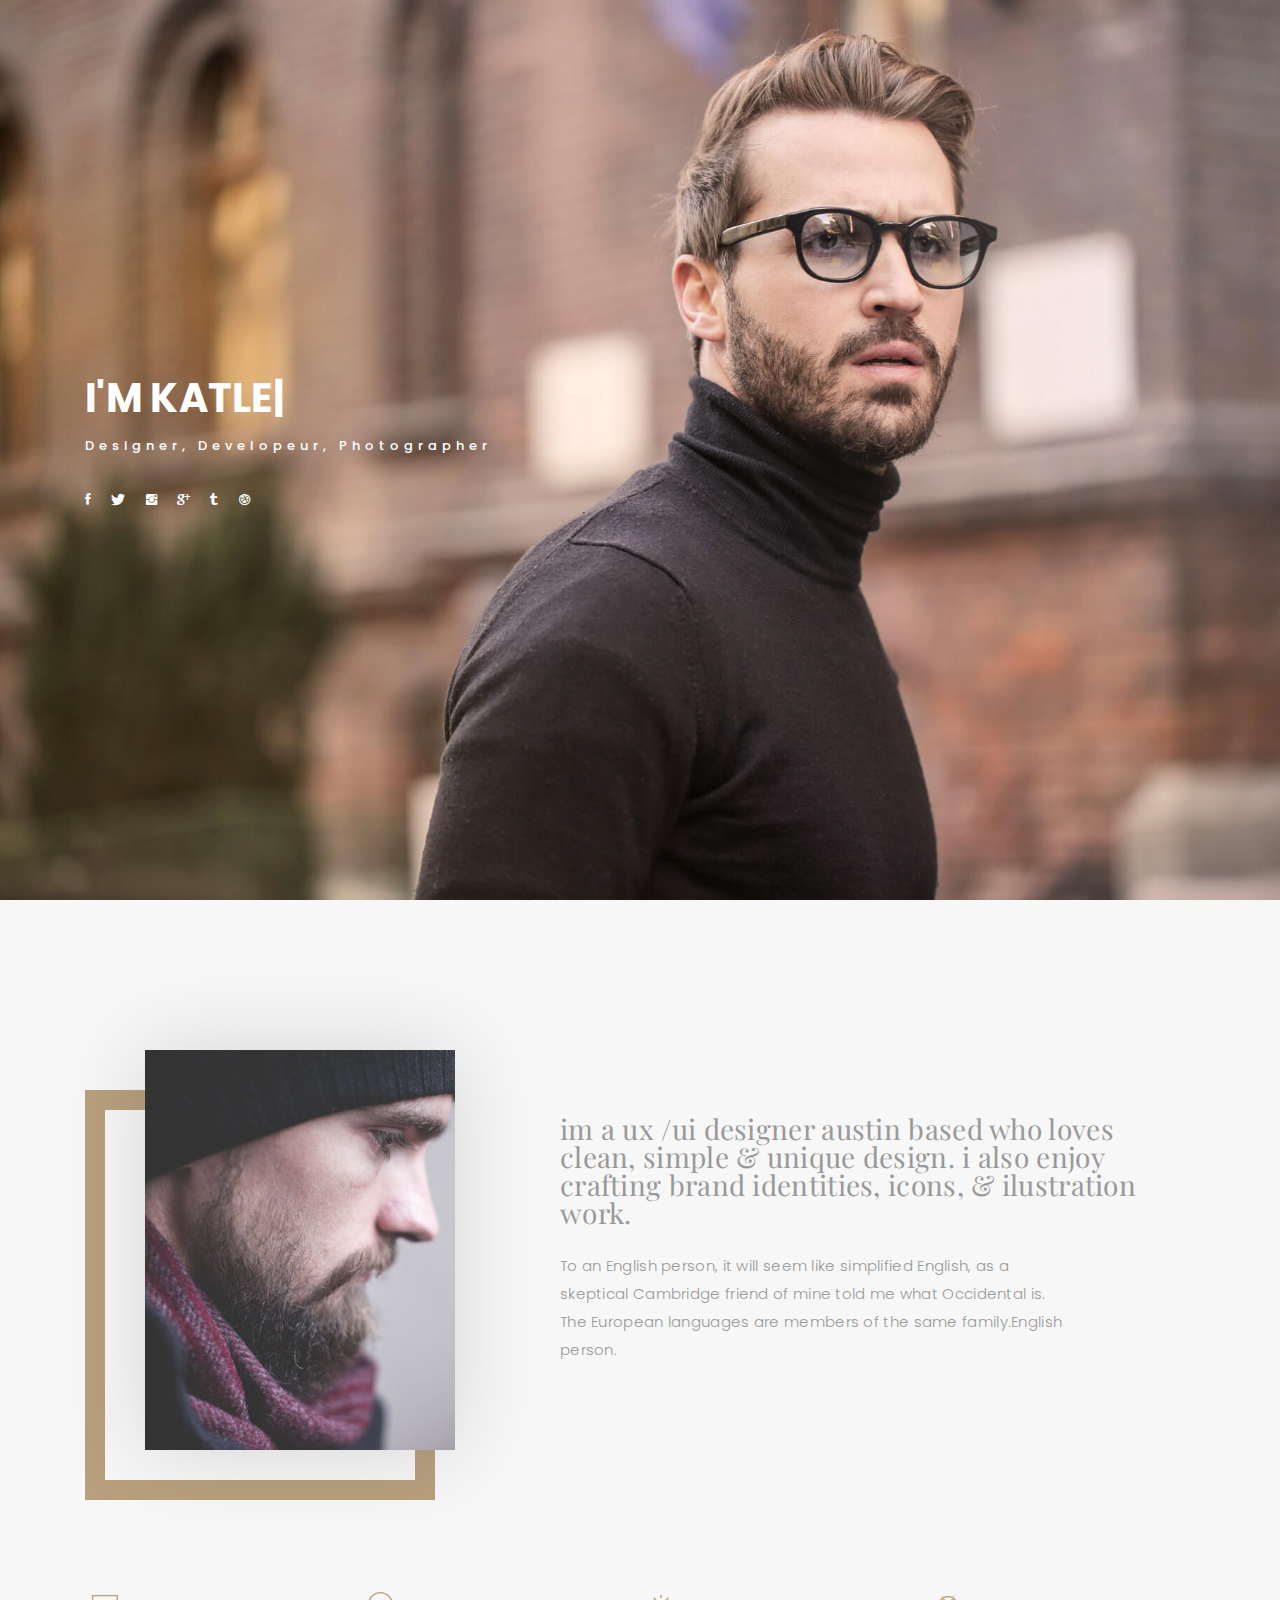
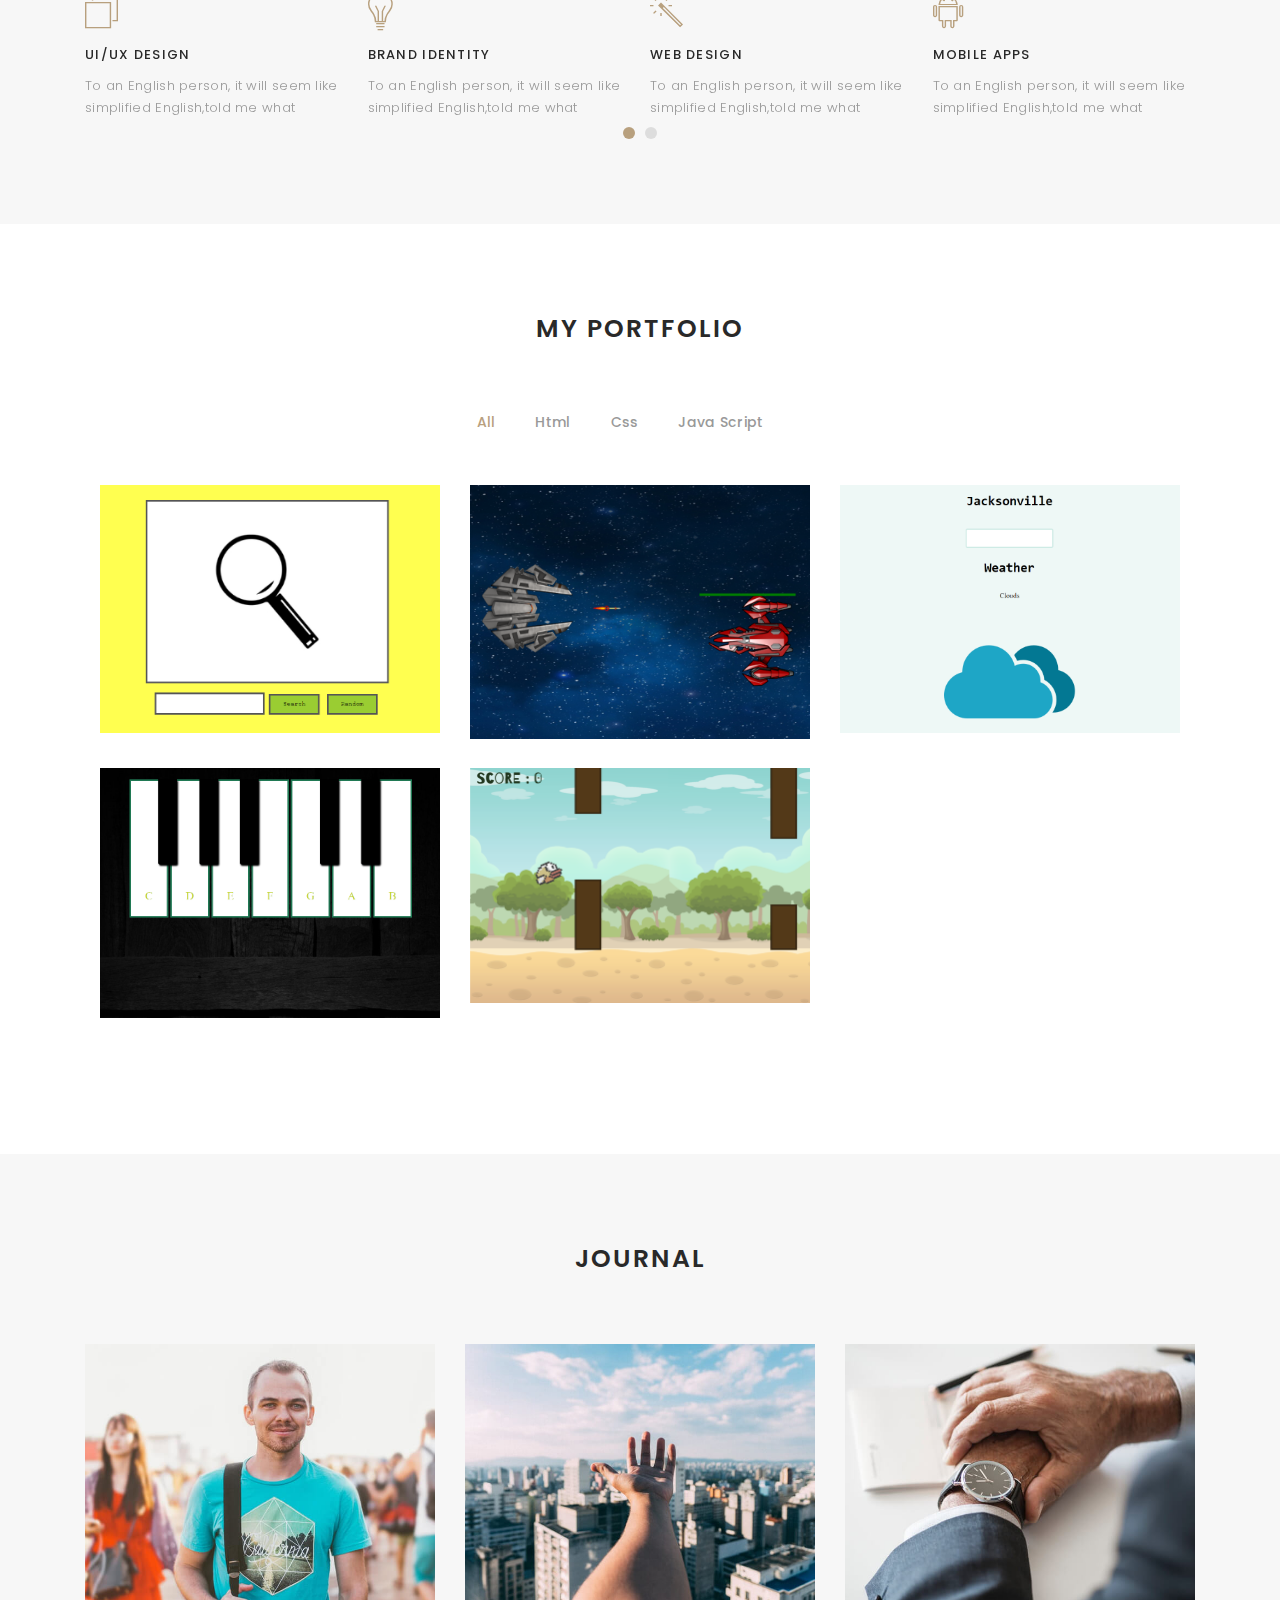
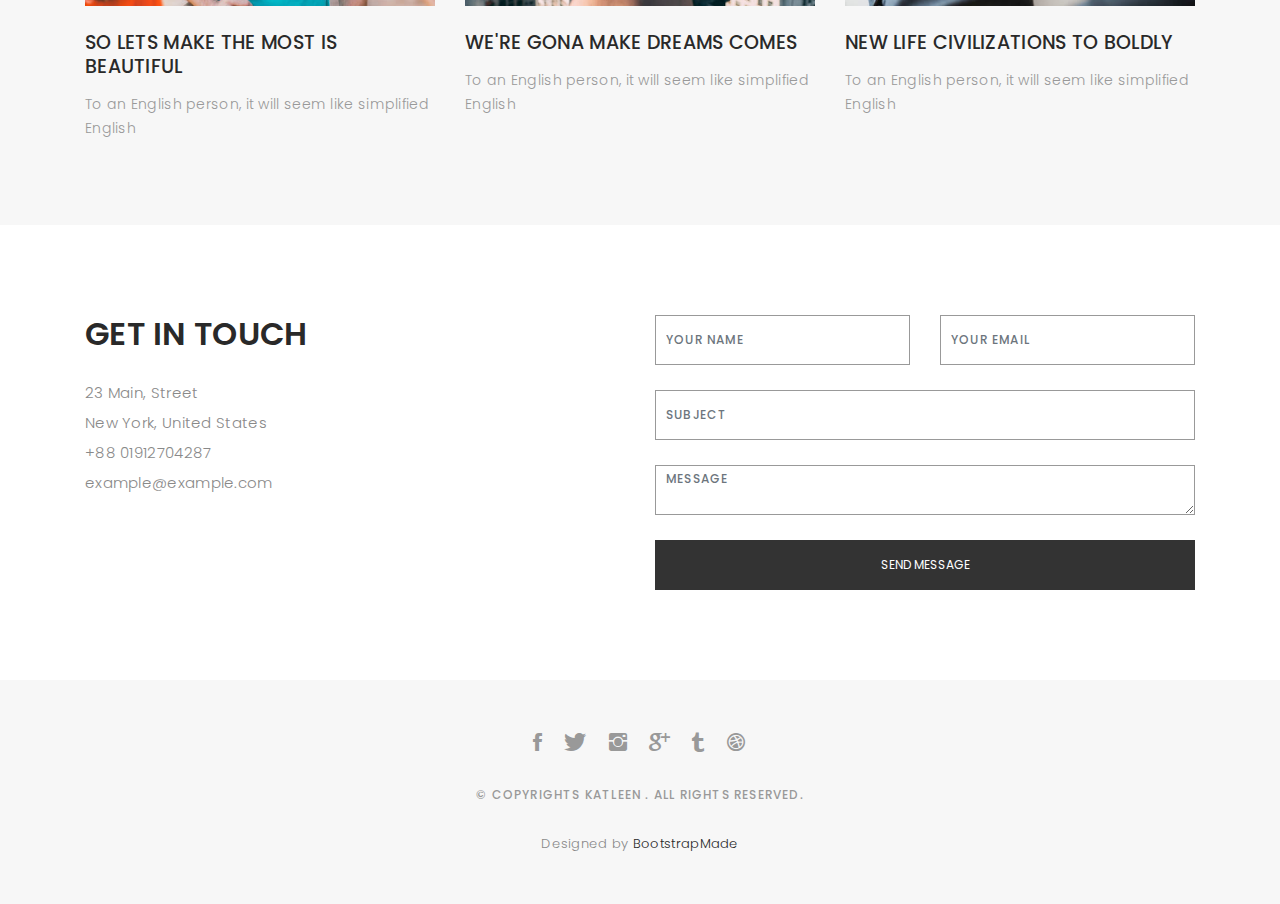
==== commit 3a8f683f: "added projects" ====
--- a/index.html
+++ b/index.html
@@ -208,19 +208,19 @@
           <div class="portfolio-container">
 
             <div class="col-lg-4 col-md-6 portfolio-thumbnail all branding mockups uikits">
-              <a class="popup-img" href="images/portfolio/wikiF.png">
+              <a target="_blank" href="http://kludger.techlaunch.io/projects/wikipedia-app/index.html">
                 <img src="images/portfolio/wikiF.png" alt="img">
               </a>
             </div>
 
             <div class="col-lg-4 col-md-6 portfolio-thumbnail all uikits">
-              <a class="popup-img" href="images/portfolio/spaceF.png">
+              <a target="_blank" href="http://kludger.techlaunch.io/projects/war-game/public/">
                 <img src="images/portfolio/spaceF.png"  alt="img">
               </a>
             </div>
 
             <div class="col-lg-4 col-md-6 portfolio-thumbnail all branding mockups uikits">
-              <a class="popup-img" href="images/portfolio/weatherF.png">
+              <a target="_blank" href="http://kludger.techlaunch.io/projects/weather_app/index.html">
                 <img src="images/portfolio/weatherF.png" alt="img">
               </a>
             </div>
@@ -230,13 +230,13 @@
                 <img src="images/portfolio/pianoF.png" alt="img">
               </a>
             </div>
+
+            <div class="col-lg-4 col-md-6 portfolio-thumbnail all uikits">
+              <a target="_blank" href="http://kludger.techlaunch.io/projects/flappy-bird/index.html">
+                <img src="images/portfolio/flappy-birdF.png" alt="img">
+              </a>
+            </div>
 <!-- 
-            <div class="col-lg-4 col-md-6 portfolio-thumbnail all branding uikits photography">
-              <a class="popup-img" href="images/portfolio/5.jpg">
-                <img src="images/portfolio/5.jpg" alt="img">
-              </a>
-            </div>
-
             <div class="col-lg-4 col-md-6 portfolio-thumbnail all mockups uikits webdesign">
               <a class="popup-img" href="images/portfolio/6.jpg">
                 <img src="images/portfolio/6.jpg" alt="img">
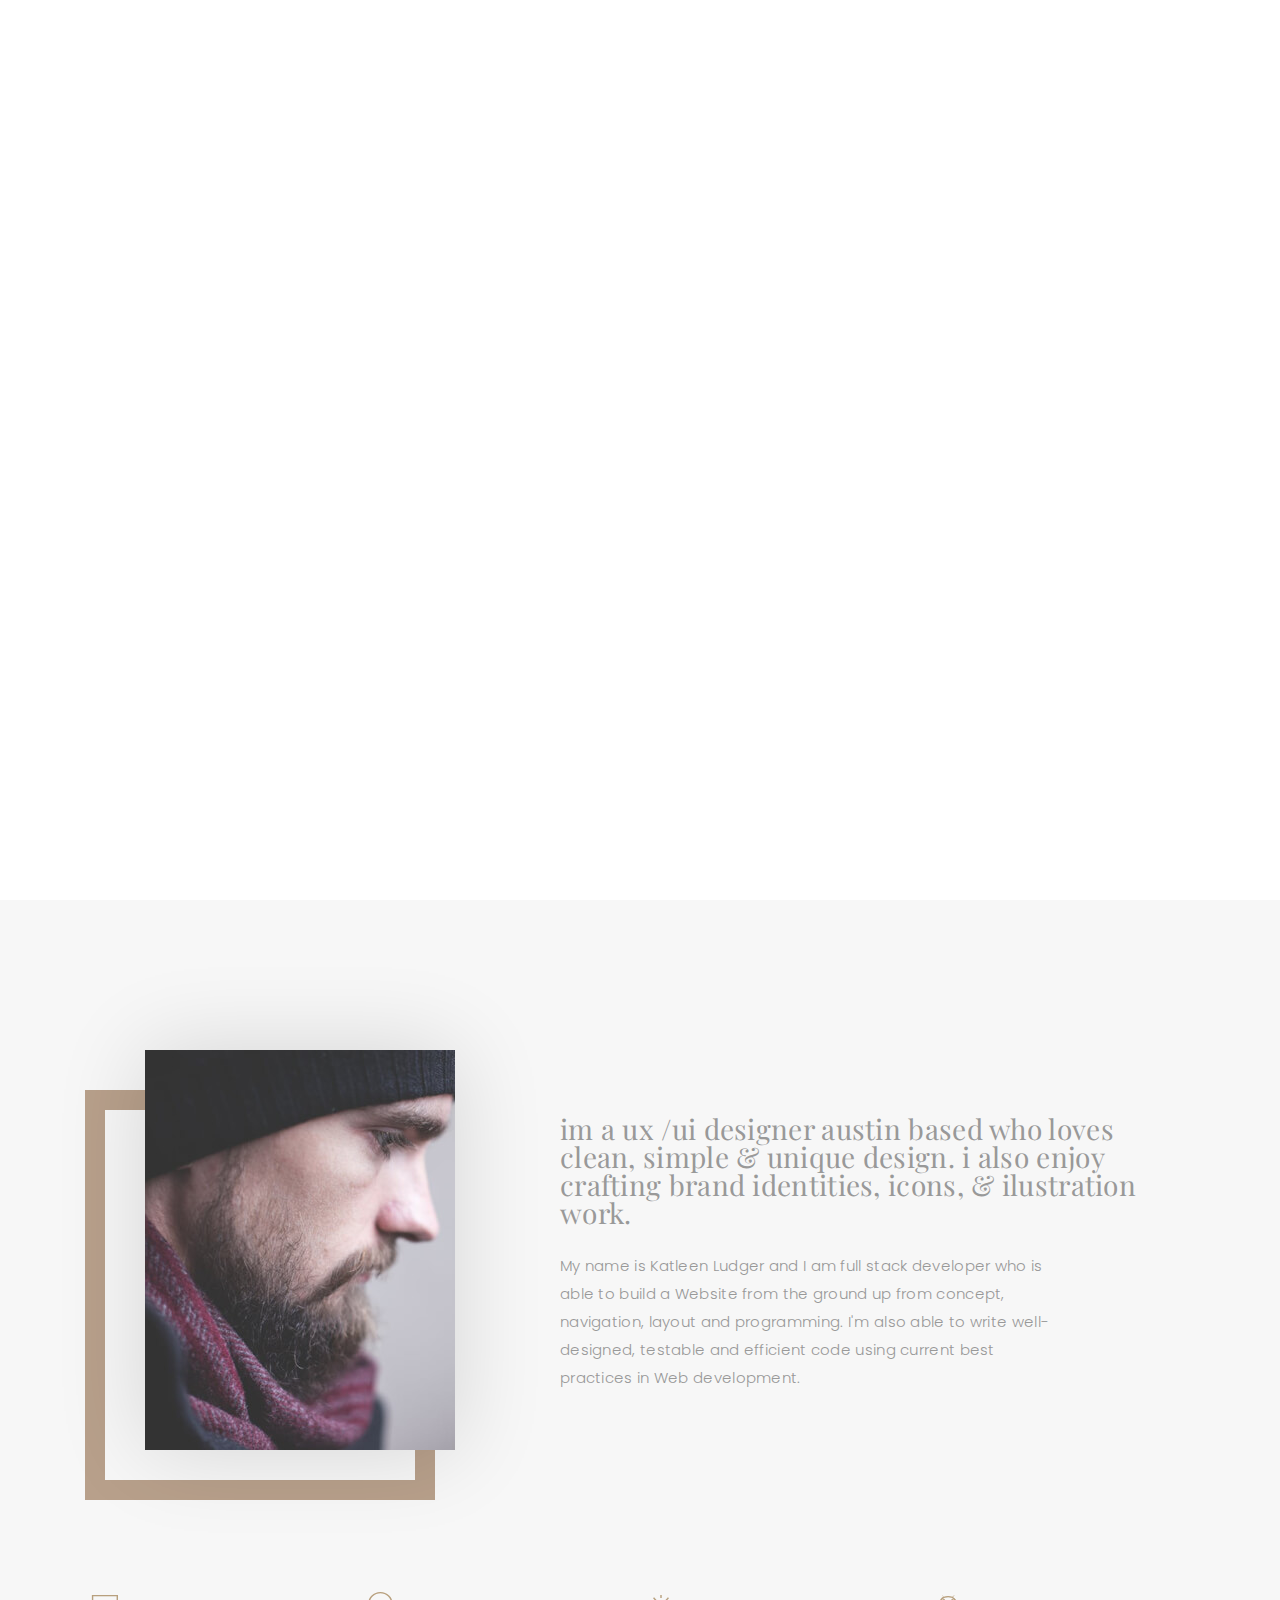
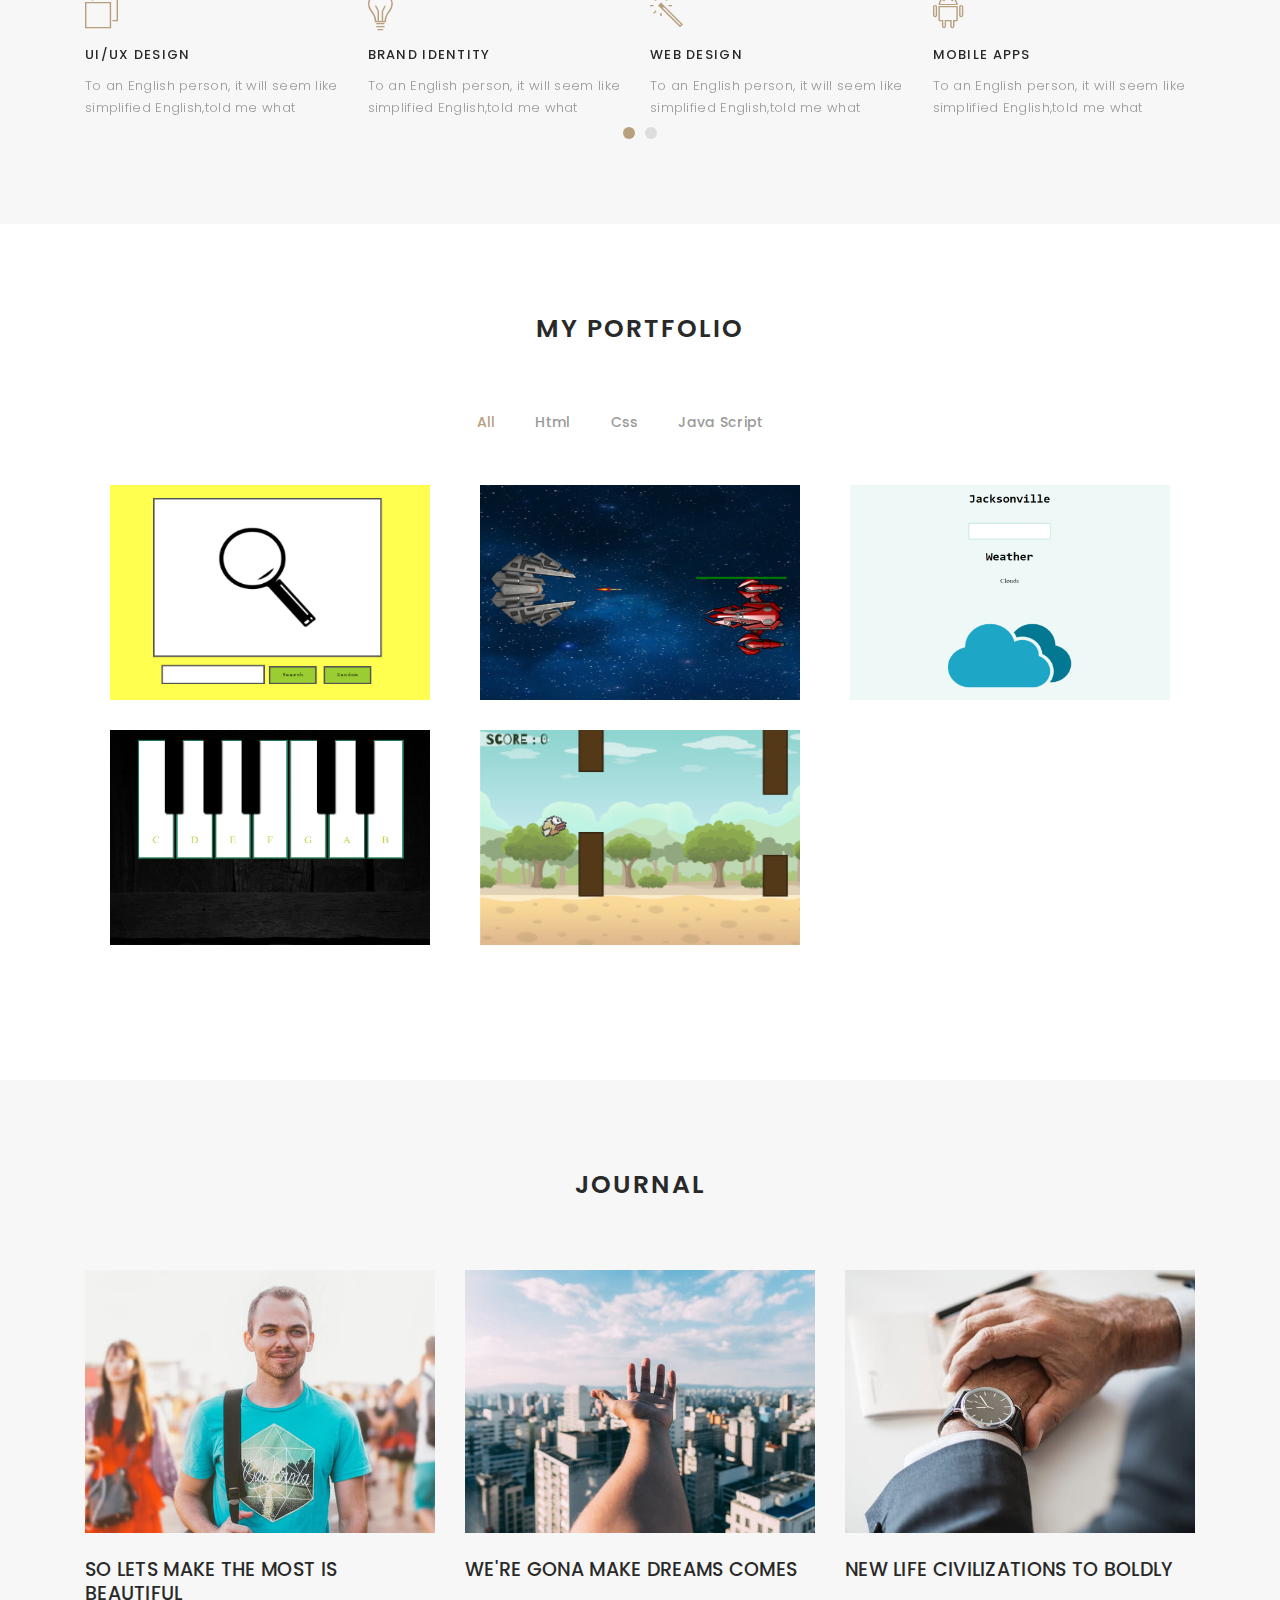
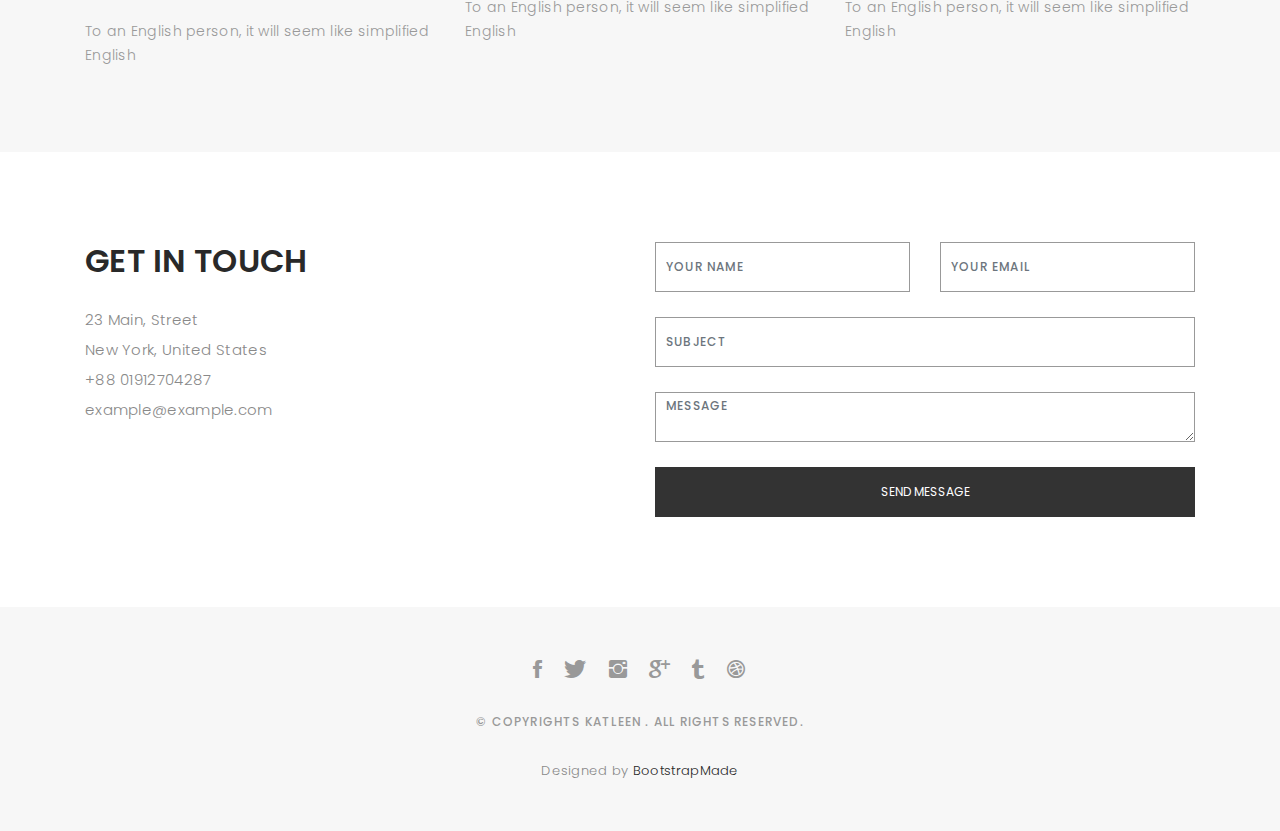
==== commit 2e3cc092: "I changed the background image" ====
--- a/index.html
+++ b/index.html
@@ -58,7 +58,7 @@
           <li><a href="#portfolio" class="smoothScroll">Portfolio</a></li>
           <li><a href="#journal" class="smoothScroll">Blog</a></li>
           <li><a href="#contact" class="smoothScroll">Contact</a></li>
-          <li><a href="http://142.93.115.171:8999/resume.html" class="smoothScroll">Resume</a></li>
+          <li><a target="_blank" href="http://142.93.115.171:8999/resume.html" class="smoothScroll">Resume</a></li>
         </ul>
 
       </div>
@@ -81,7 +81,8 @@
           <li><a href="#"><i class="ion-social-instagram"></i></a></li>
           <li><a href="#"><i class="ion-social-googleplus"></i></a></li>
           <li><a href="#"><i class="ion-social-tumblr"></i></a></li>
-          <li><a href="#"><i class="ion-social-dribbble"></i></a></li>
+          <li><a href="#"><i class="ion-social-
+            "></i></a></li>
         </ul>
       </div>
     </div>
@@ -106,7 +107,7 @@
           <div class="about-descr">
 
             <p class="p-heading">im a ux /ui designer austin based who loves clean, simple & unique design. i also enjoy crafting brand identities, icons, & ilustration work. </p>
-            <p class="separator">To an English person, it will seem like simplified English, as a skeptical Cambridge friend of mine told me what Occidental is. The European languages are members of the same family.English person.</p>
+            <p class="separator">My name is Katleen Ludger and I am full stack developer who is able to build a Website from the ground up from concept, navigation, layout and programming. I'm also able to write well-designed, testable and efficient code using current best practices in Web development.</p>
 
           </div>
 
--- a/css/style.css
+++ b/css/style.css
@@ -240,7 +240,7 @@
 /*-----------------------------------------------------------------------------------*/
 
 #header {
-  background: url("../images/home-bg.jpg") repeat scroll center center / cover;
+  background: url("../images/35.jpg") repeat scroll center center / cover;
   height: 100vh;
   width: 100%;
 }
@@ -296,7 +296,7 @@
 
 #about .div-img-bg {
   padding-bottom: 30px;
-  border: 20px solid #b8a07e;
+  border: 20px solid #B8A08B;
 }
 
 #about .div-img-bg .about-img img {
@@ -444,7 +444,8 @@
 }
 
 .portfolio-thumbnail img {
-  max-width: 100%;
+  width: 320px;
+  height: 215px;
 }
 
 /*-----------------------------------------------------------------------------------*/
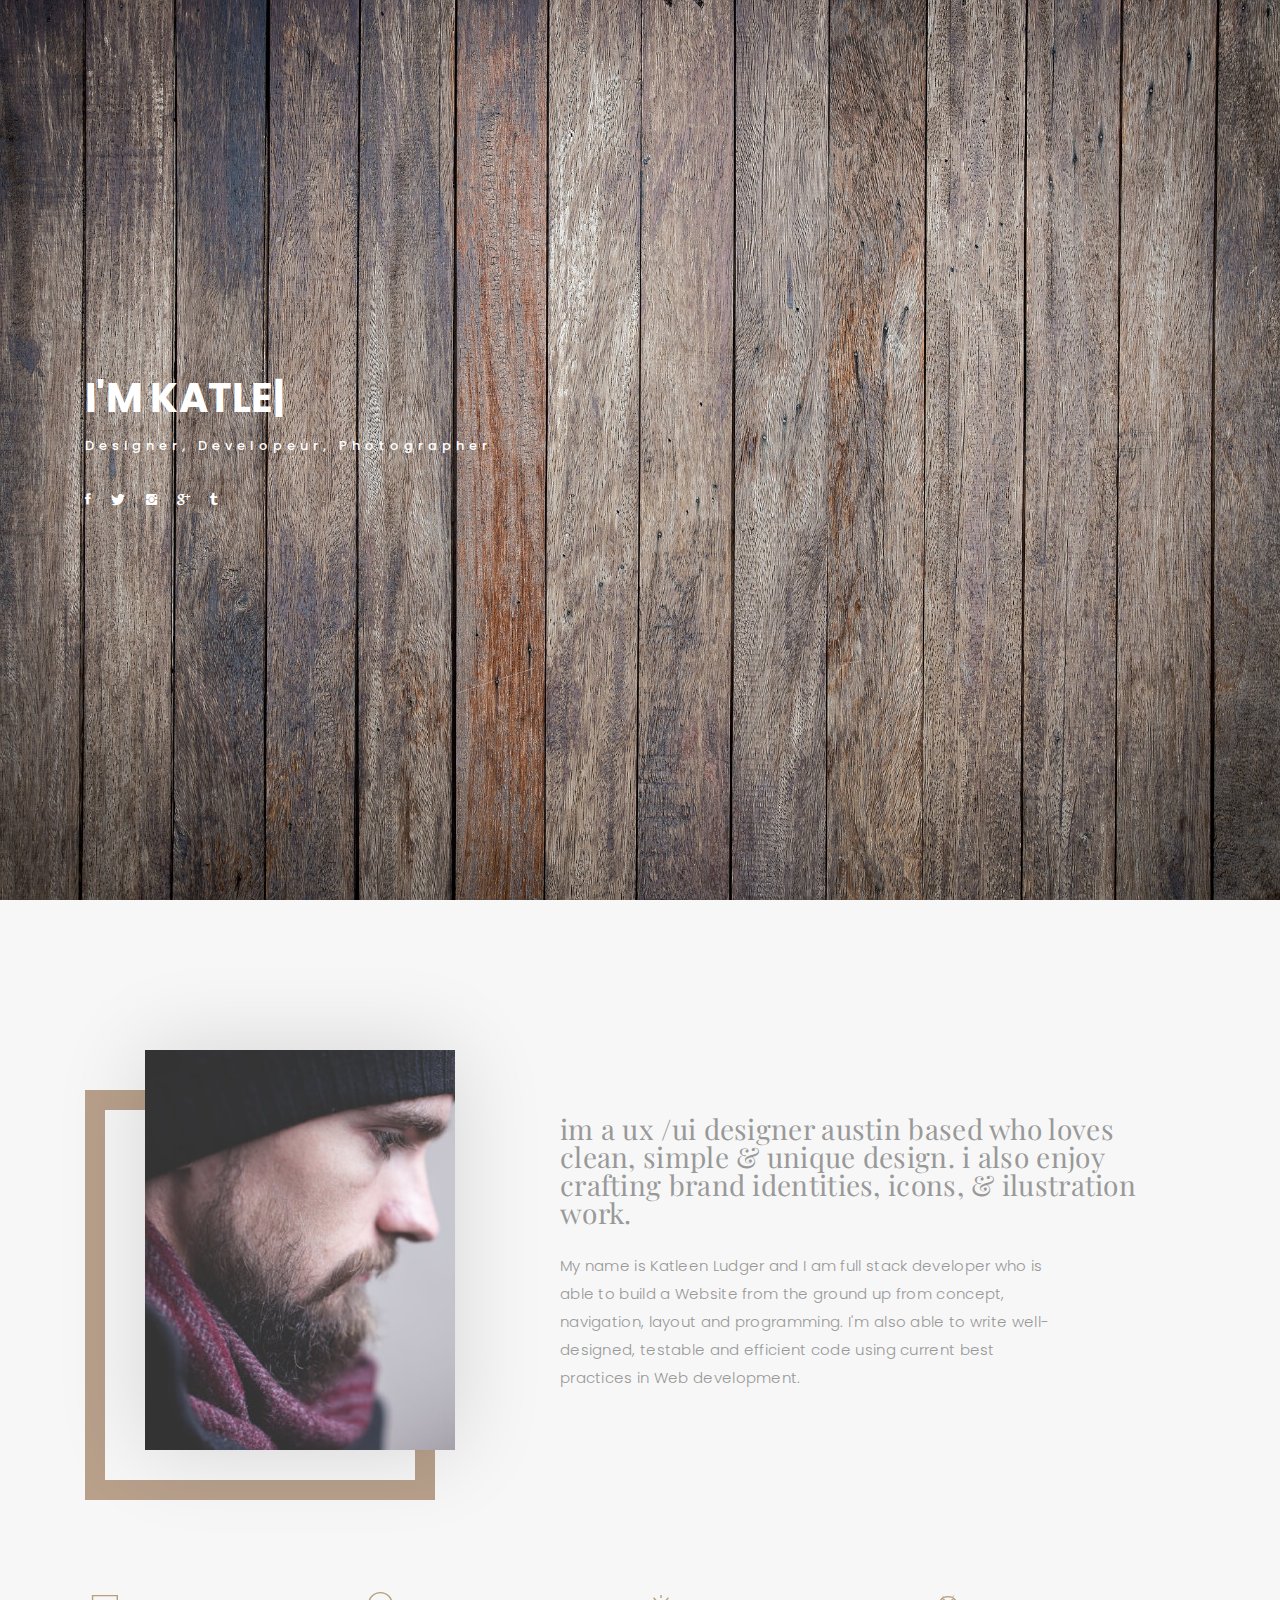
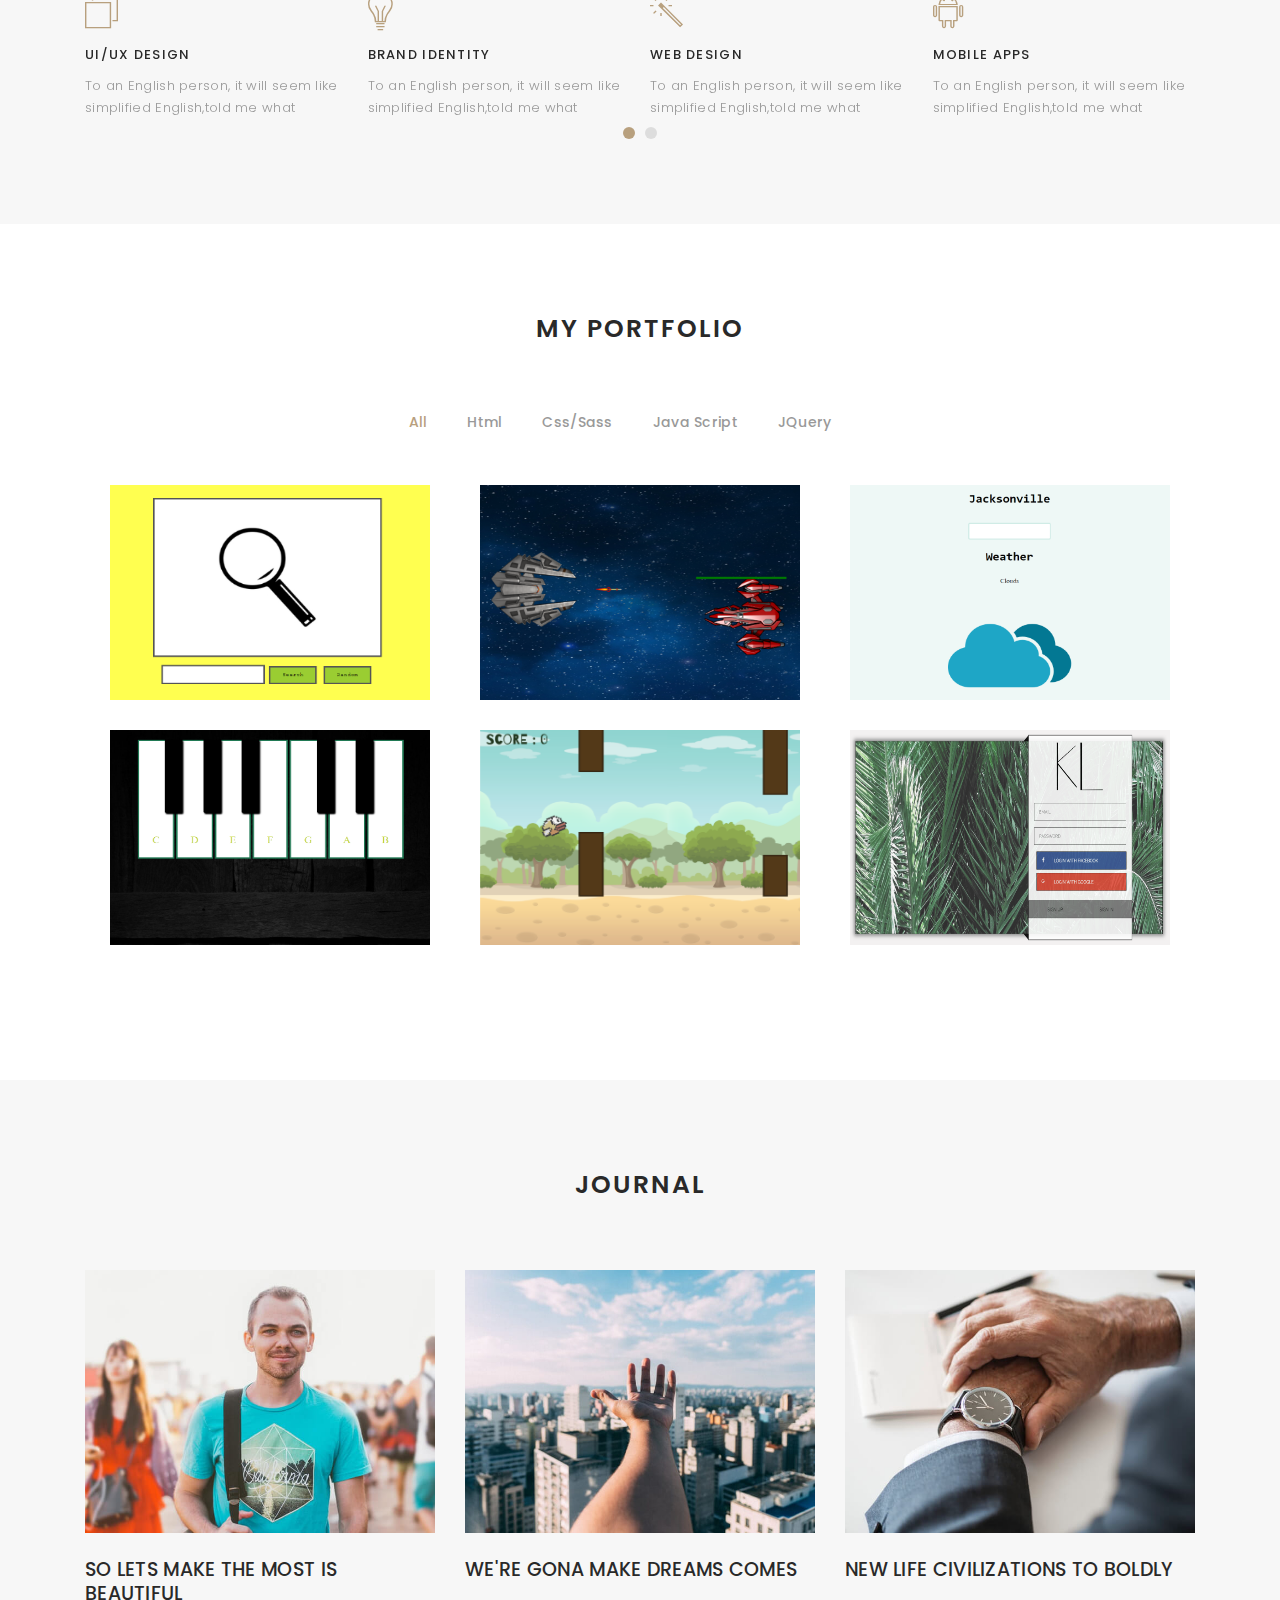
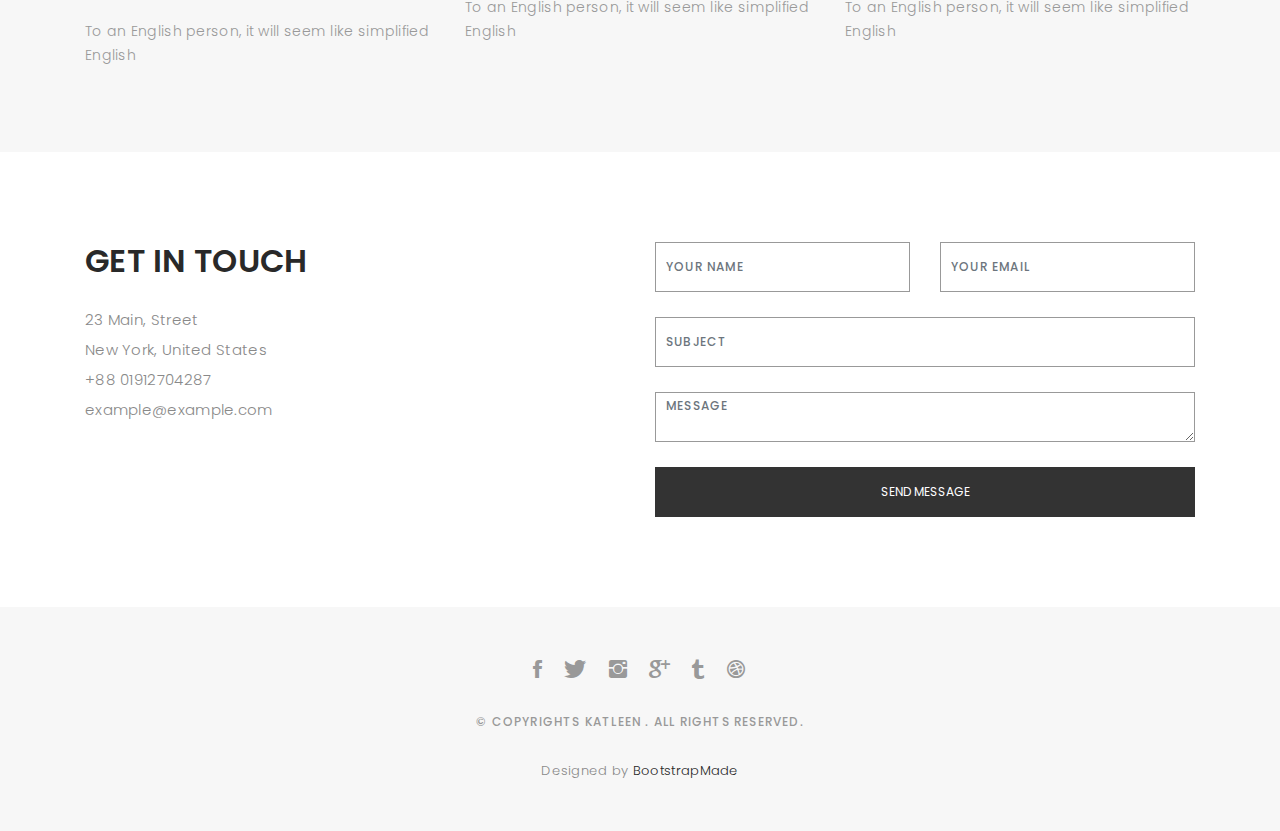
==== commit baddf4a7: "added chat to my portfoilo" ====
--- a/index.html
+++ b/index.html
@@ -198,9 +198,9 @@
             <ul class="nav list-unstyled" id="portfolio-flters">
               <li class="filter filter-active" data-filter=".all">all</li>
               <li class="filter" data-filter=".branding">Html</li>
-              <li class="filter" data-filter=".mockups">Css</li>
+              <li class="filter" data-filter=".mockups">Css/Sass</li>
               <li class="filter" data-filter=".uikits">Java Script</li>
-              <!-- <li class="filter" data-filter=".webdesign">web design</li> -->
+              <li class="filter" data-filter=".webdesign"> jQuery</li>
               <!-- <li class="filter" data-filter=".photography">photography</li> -->
             </ul>
 
@@ -210,31 +210,37 @@
 
             <div class="col-lg-4 col-md-6 portfolio-thumbnail all branding mockups uikits">
               <a target="_blank" href="http://kludger.techlaunch.io/projects/wikipedia-app/index.html">
-                <img src="images/portfolio/wikiF.png" alt="img">
+                <img src="images/portfolio/wikiF.png" alt="A yellow and green wikipedia serach engine app">
               </a>
             </div>
 
             <div class="col-lg-4 col-md-6 portfolio-thumbnail all uikits">
               <a target="_blank" href="http://kludger.techlaunch.io/projects/war-game/public/">
-                <img src="images/portfolio/spaceF.png"  alt="img">
+                <img src="images/portfolio/spaceF.png"  alt="A space game with to spaceships ">
               </a>
             </div>
 
             <div class="col-lg-4 col-md-6 portfolio-thumbnail all branding mockups uikits">
               <a target="_blank" href="http://kludger.techlaunch.io/projects/weather_app/index.html">
-                <img src="images/portfolio/weatherF.png" alt="img">
-              </a>
-            </div>
-
-            <div  class="col-lg-4 col-md-6 portfolio-thumbnail all branding mockups uikits">
+                <img src="images/portfolio/weatherF.png" alt="a light blue weather app">
+              </a>
+            </div>
+
+            <div  class="col-lg-4 col-md-6 portfolio-thumbnail all branding mockups uikits mockups">
               <a  target="_blank" href="http://kludger.techlaunch.io/projects/music-boxes/index.html">
-                <img src="images/portfolio/pianoF.png" alt="img">
+                <img src="images/portfolio/pianoF.png" alt="A piano on the screen, with a black background">
               </a>
             </div>
 
             <div class="col-lg-4 col-md-6 portfolio-thumbnail all uikits">
               <a target="_blank" href="http://kludger.techlaunch.io/projects/flappy-bird/index.html">
-                <img src="images/portfolio/flappy-birdF.png" alt="img">
+                <img src="images/portfolio/flappy-birdF.png" alt="falppy-bird game">
+              </a>
+            </div>
+
+            <div class="col-lg-4 col-md-6 portfolio-thumbnail all uikits webdesign mockups">
+              <a target="_blank" href="http://kludger.techlaunch.io/projects/chat/public/">
+                <img src="images/portfolio/chatF.png" alt="A cool looking chat to socialize with your friends">
               </a>
             </div>
 <!-- 
--- a/css/style.css
+++ b/css/style.css
@@ -240,7 +240,7 @@
 /*-----------------------------------------------------------------------------------*/
 
 #header {
-  background: url("../images/35.jpg") repeat scroll center center / cover;
+  background: url("../images/home-bg.jpg") repeat scroll center center / cover;
   height: 100vh;
   width: 100%;
 }
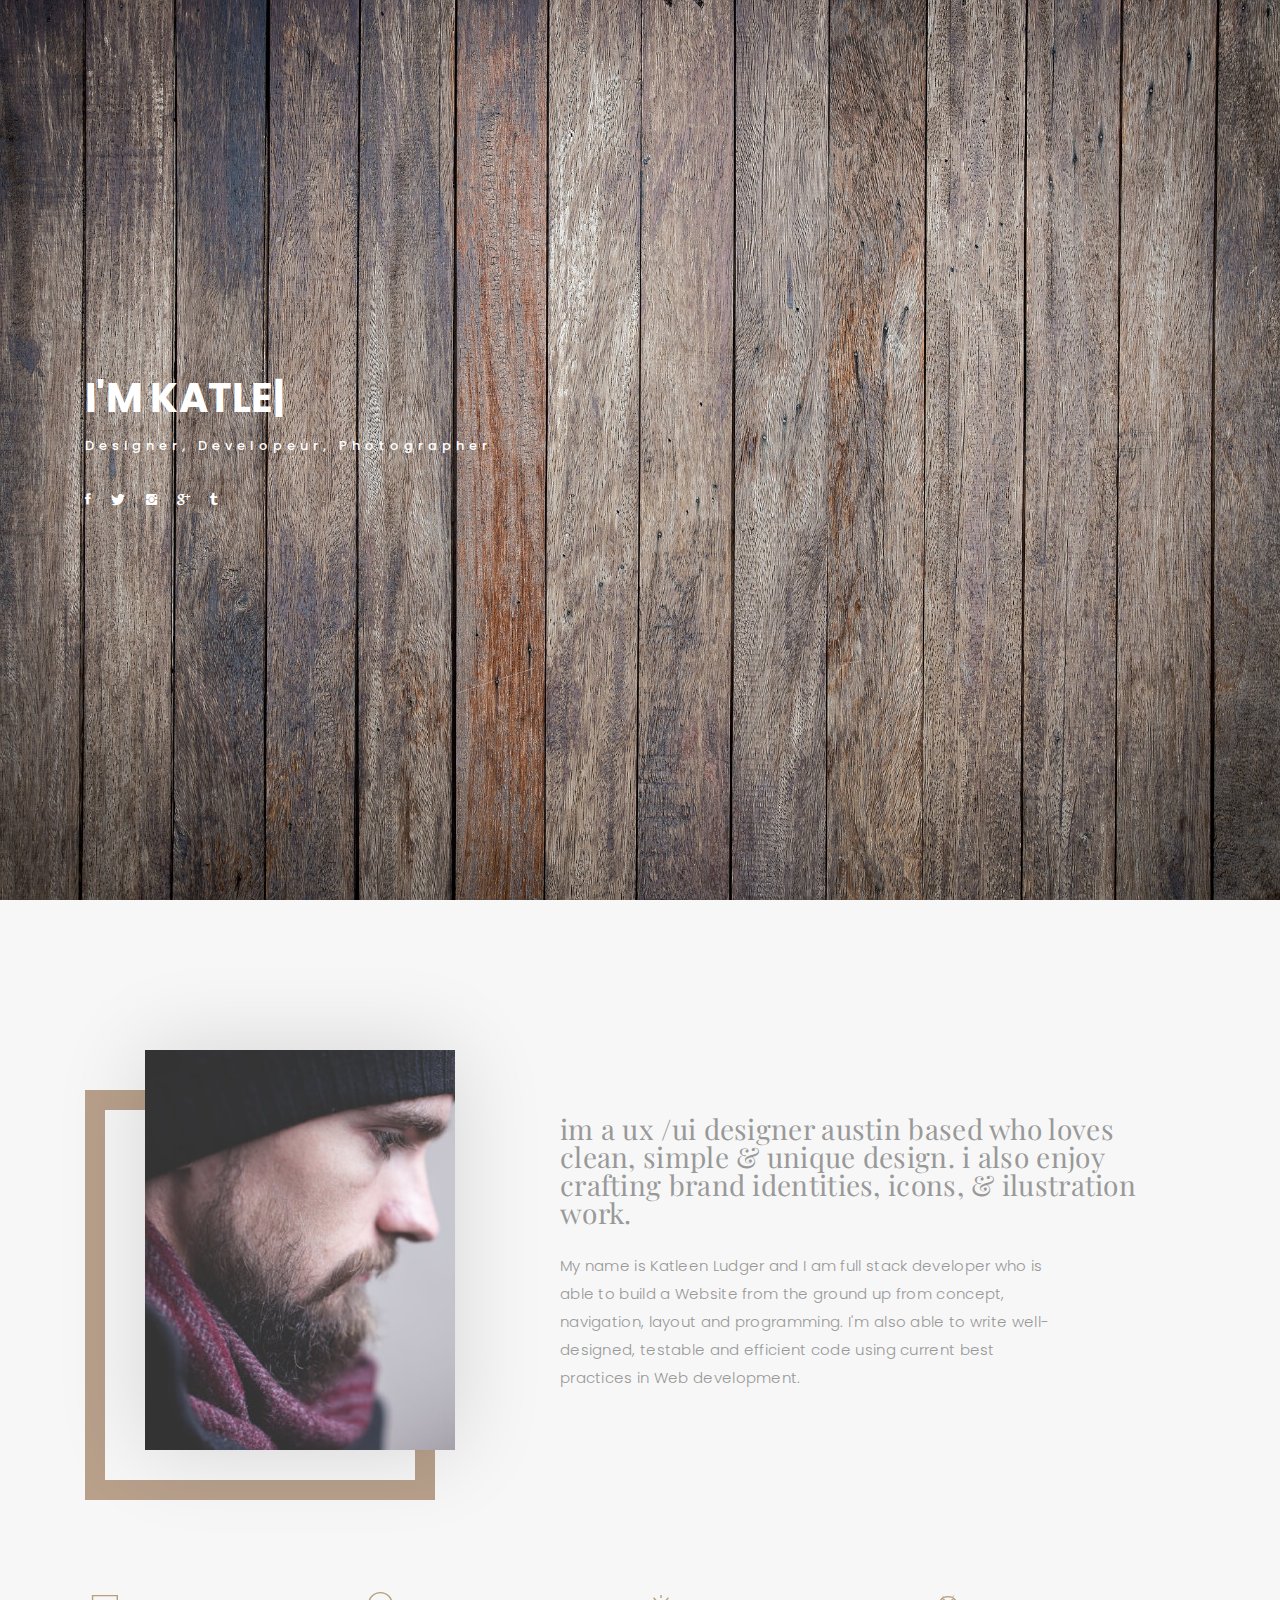
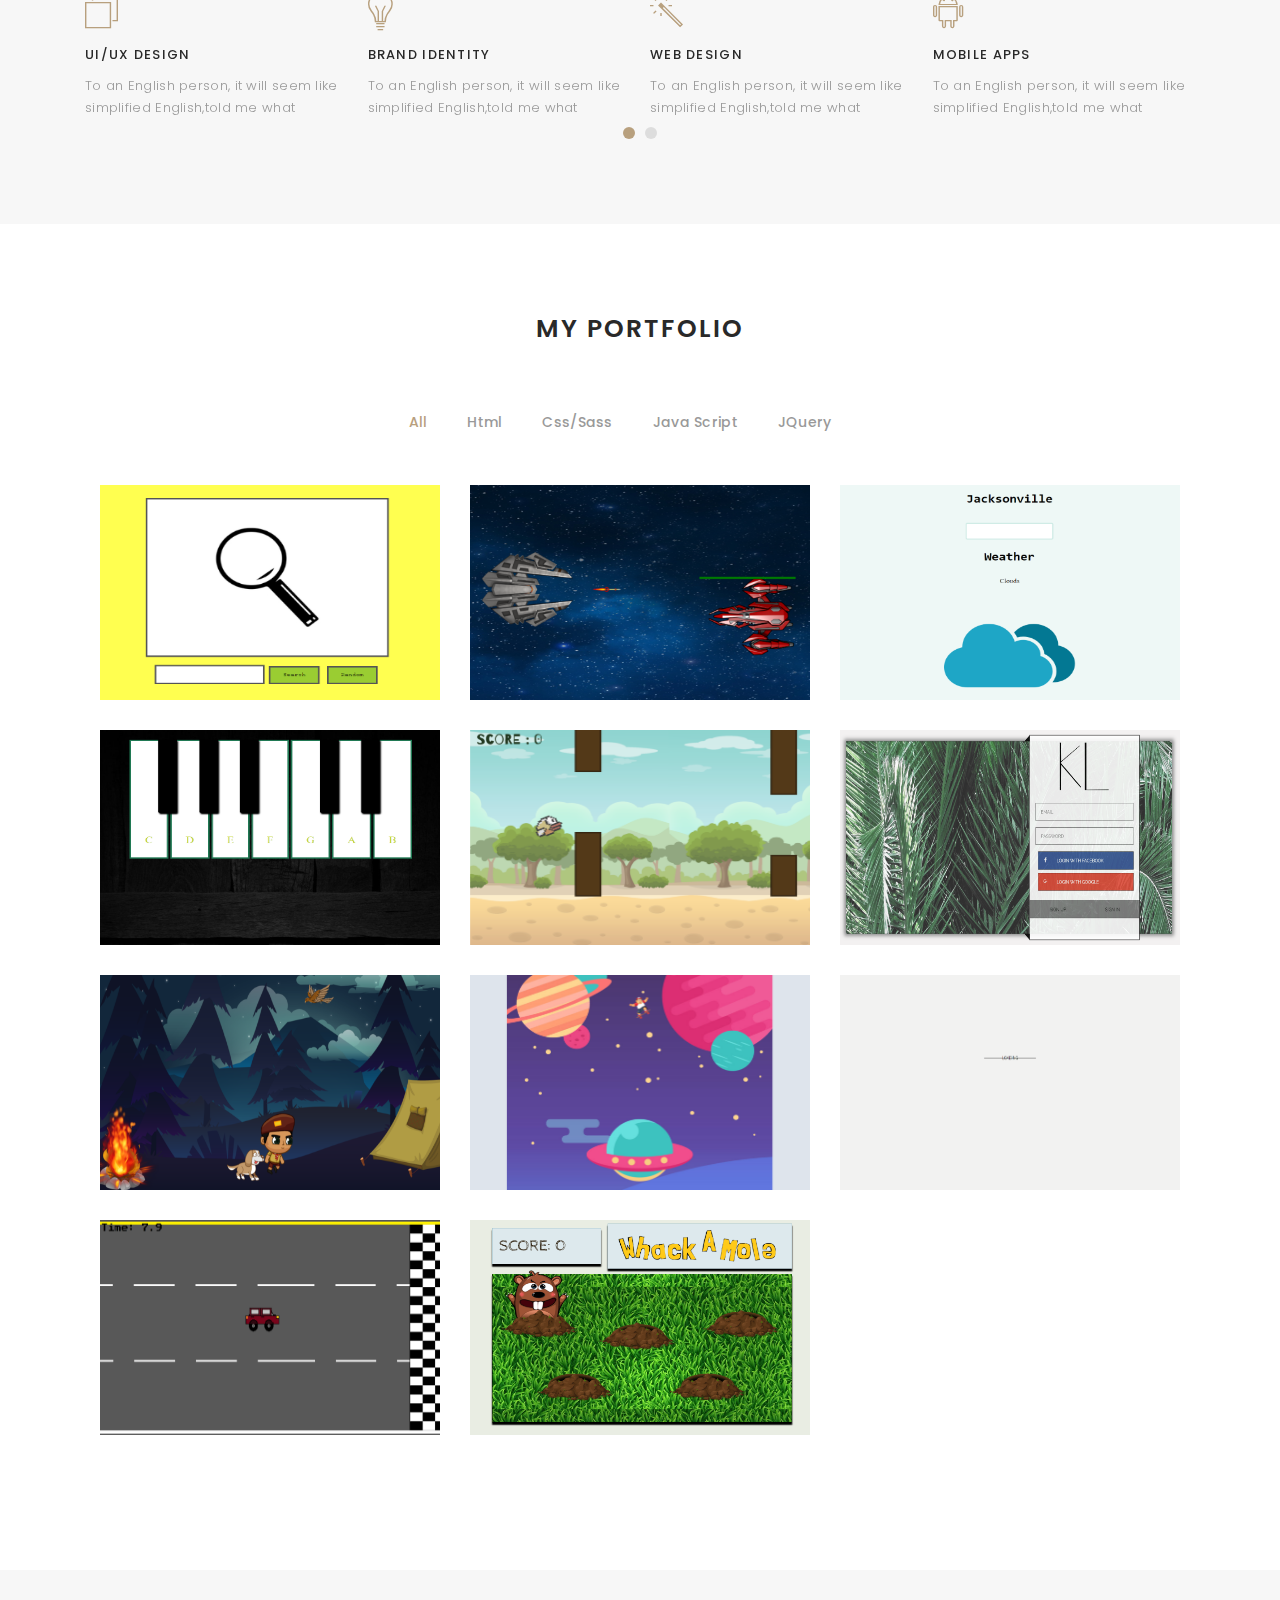
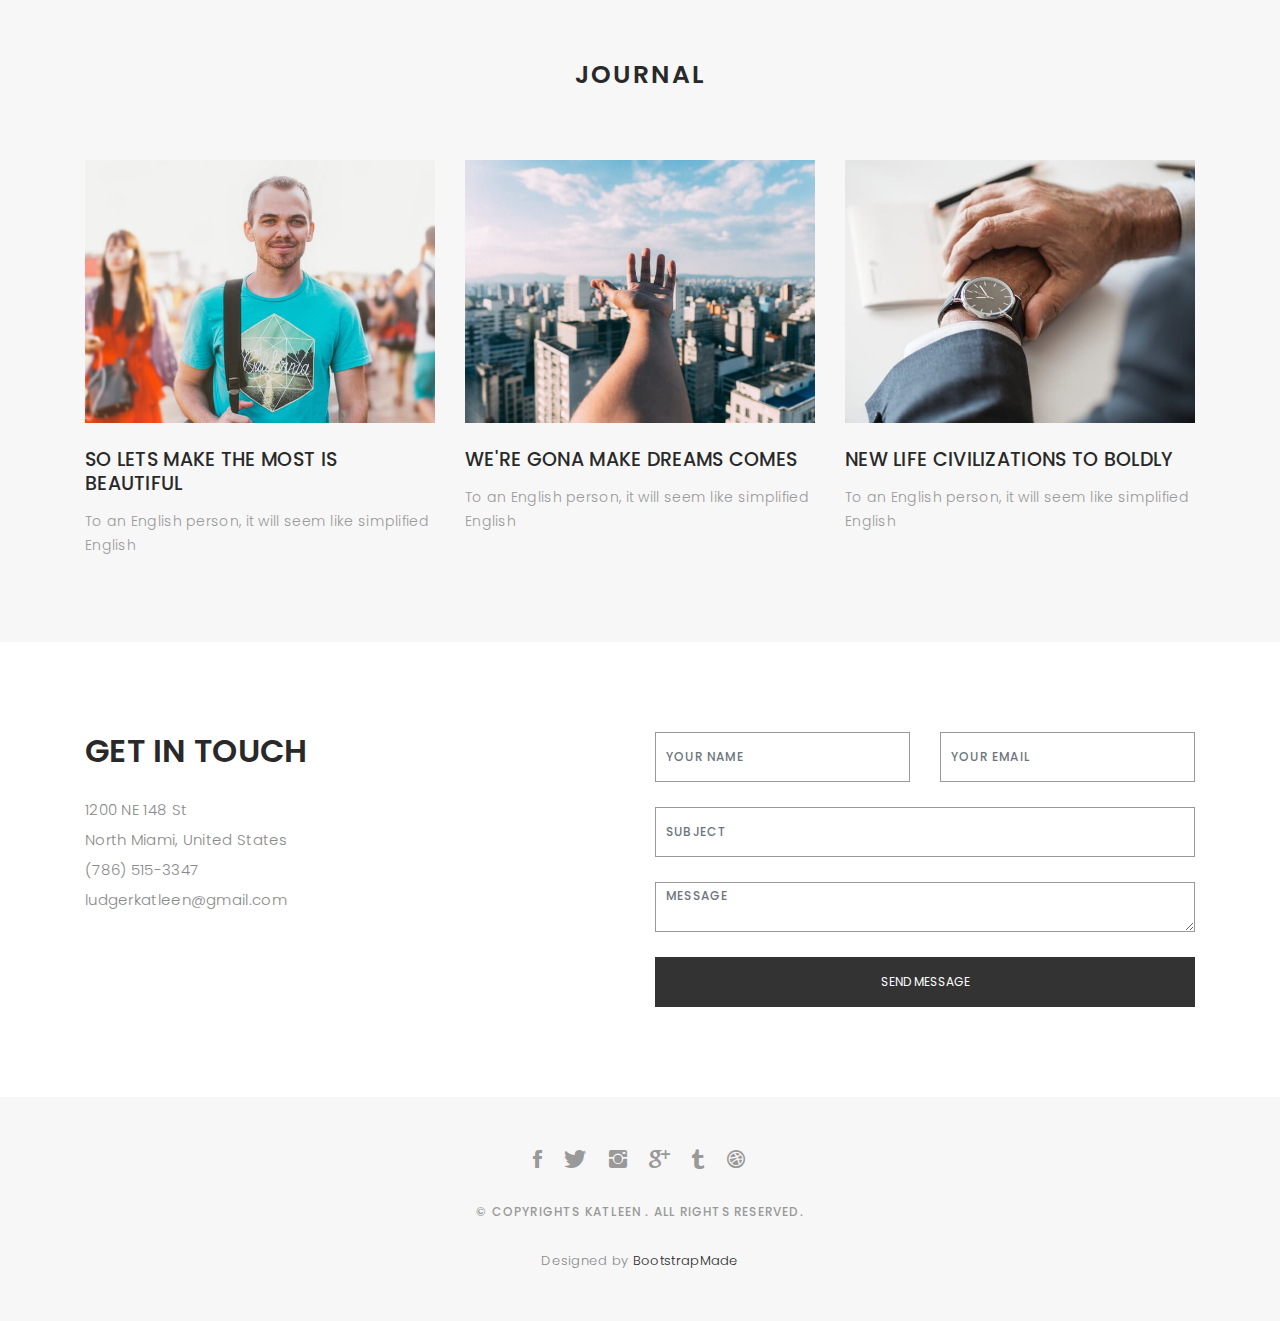
==== commit 827d95e5: "added new projects" ====
--- a/index.html
+++ b/index.html
@@ -243,6 +243,51 @@
                 <img src="images/portfolio/chatF.png" alt="A cool looking chat to socialize with your friends">
               </a>
             </div>
+            <div class="col-lg-4 col-md-6 portfolio-thumbnail all .branding webdesign uikits mockups">
+              <a target="_blank" href="http://kludger.techlaunch.io/projects/animation/index.html">
+                <img src="images/portfolio/animationF.png" alt="a animation with a boy and a dog at a camp">
+              </a>
+            </div>
+            <div class="col-lg-4 col-md-6 portfolio-thumbnail all uikits webdesign mockups">
+              <a target="_blank" href="http://kludger.techlaunch.io/projects/scroll-animation/index.html">
+                <img src="images/portfolio/scrollF.png" alt="Boy on skateboard flying in space">
+              </a>
+            </div>
+            <div class="col-lg-4 col-md-6 portfolio-thumbnail all branding mockups">
+              <a target="_blank" href="http://kludger.techlaunch.io/projects/loading-screen-animation/index.html">
+                <img src="images/portfolio/loadingF.png" alt="the word loading in capital letters with a line passing through it">
+              </a>
+            </div>
+            <div class="col-lg-4 col-md-6 portfolio-thumbnail all uikits webdesign mockups">
+              <a target="_blank" href="http://kludger.techlaunch.io/projects/race-against-time/index.html">
+                <img src="images/portfolio/race-timeF.png" alt="racing game">
+              </a>
+            </div>
+            <div class="col-lg-4 col-md-6 portfolio-thumbnail all uikits webdesign mockups">
+              <a target="_blank" href="http://kludger.techlaunch.io/projects/whack-a-mole/index.html">
+                <img src="images/portfolio/whackoF.png" alt="whack-a-mole game">
+              </a>
+            </div>
+            <!-- <div class="col-lg-4 col-md-6 portfolio-thumbnail all uikits webdesign mockups">
+              <a target="_blank" href="http://kludger.techlaunch.io/projects/chat/public/">
+                <img src="images/portfolio/chatF.png" alt="A cool looking chat to socialize with your friends">
+              </a>
+            </div> -->
+            <!-- <div class="col-lg-4 col-md-6 portfolio-thumbnail all uikits webdesign mockups">
+              <a target="_blank" href="http://kludger.techlaunch.io/projects/chat/public/">
+                <img src="images/portfolio/chatF.png" alt="A cool looking chat to socialize with your friends">
+              </a>
+            </div> -->
+            <!-- <div class="col-lg-4 col-md-6 portfolio-thumbnail all uikits webdesign mockups">
+              <a target="_blank" href="http://kludger.techlaunch.io/projects/chat/public/">
+                <img src="images/portfolio/chatF.png" alt="A cool looking chat to socialize with your friends">
+              </a>
+            </div> -->
+            <!-- <div class="col-lg-4 col-md-6 portfolio-thumbnail all uikits webdesign mockups">
+              <a target="_blank" href="http://kludger.techlaunch.io/projects/chat/public/">
+                <img src="images/portfolio/chatF.png" alt="A cool looking chat to socialize with your friends">
+              </a>
+            </div> -->
 <!-- 
             <div class="col-lg-4 col-md-6 portfolio-thumbnail all mockups uikits webdesign">
               <a class="popup-img" href="images/portfolio/6.jpg">
@@ -340,10 +385,10 @@
               <h2 class="mb-30">GET IN TOUCH</h2>
 
               <ul class="contact-details">
-                <li><span>23 Main, Street</span></li>
-                <li><span>New York, United States</span></li>
-                <li><span>+88 01912704287</span></li>
-                <li><span>example@example.com</span></li>
+                <li><span>1200 NE 148 St</span></li>
+                <li><span>North Miami, United States</span></li>
+                <li><span>(786) 515-3347</span></li>
+                <li><span>ludgerkatleen@gmail.com</span></li>
               </ul>
 
             </div>
--- a/css/style.css
+++ b/css/style.css
@@ -444,7 +444,7 @@
 }
 
 .portfolio-thumbnail img {
-  width: 320px;
+  width: 340px;
   height: 215px;
 }
 
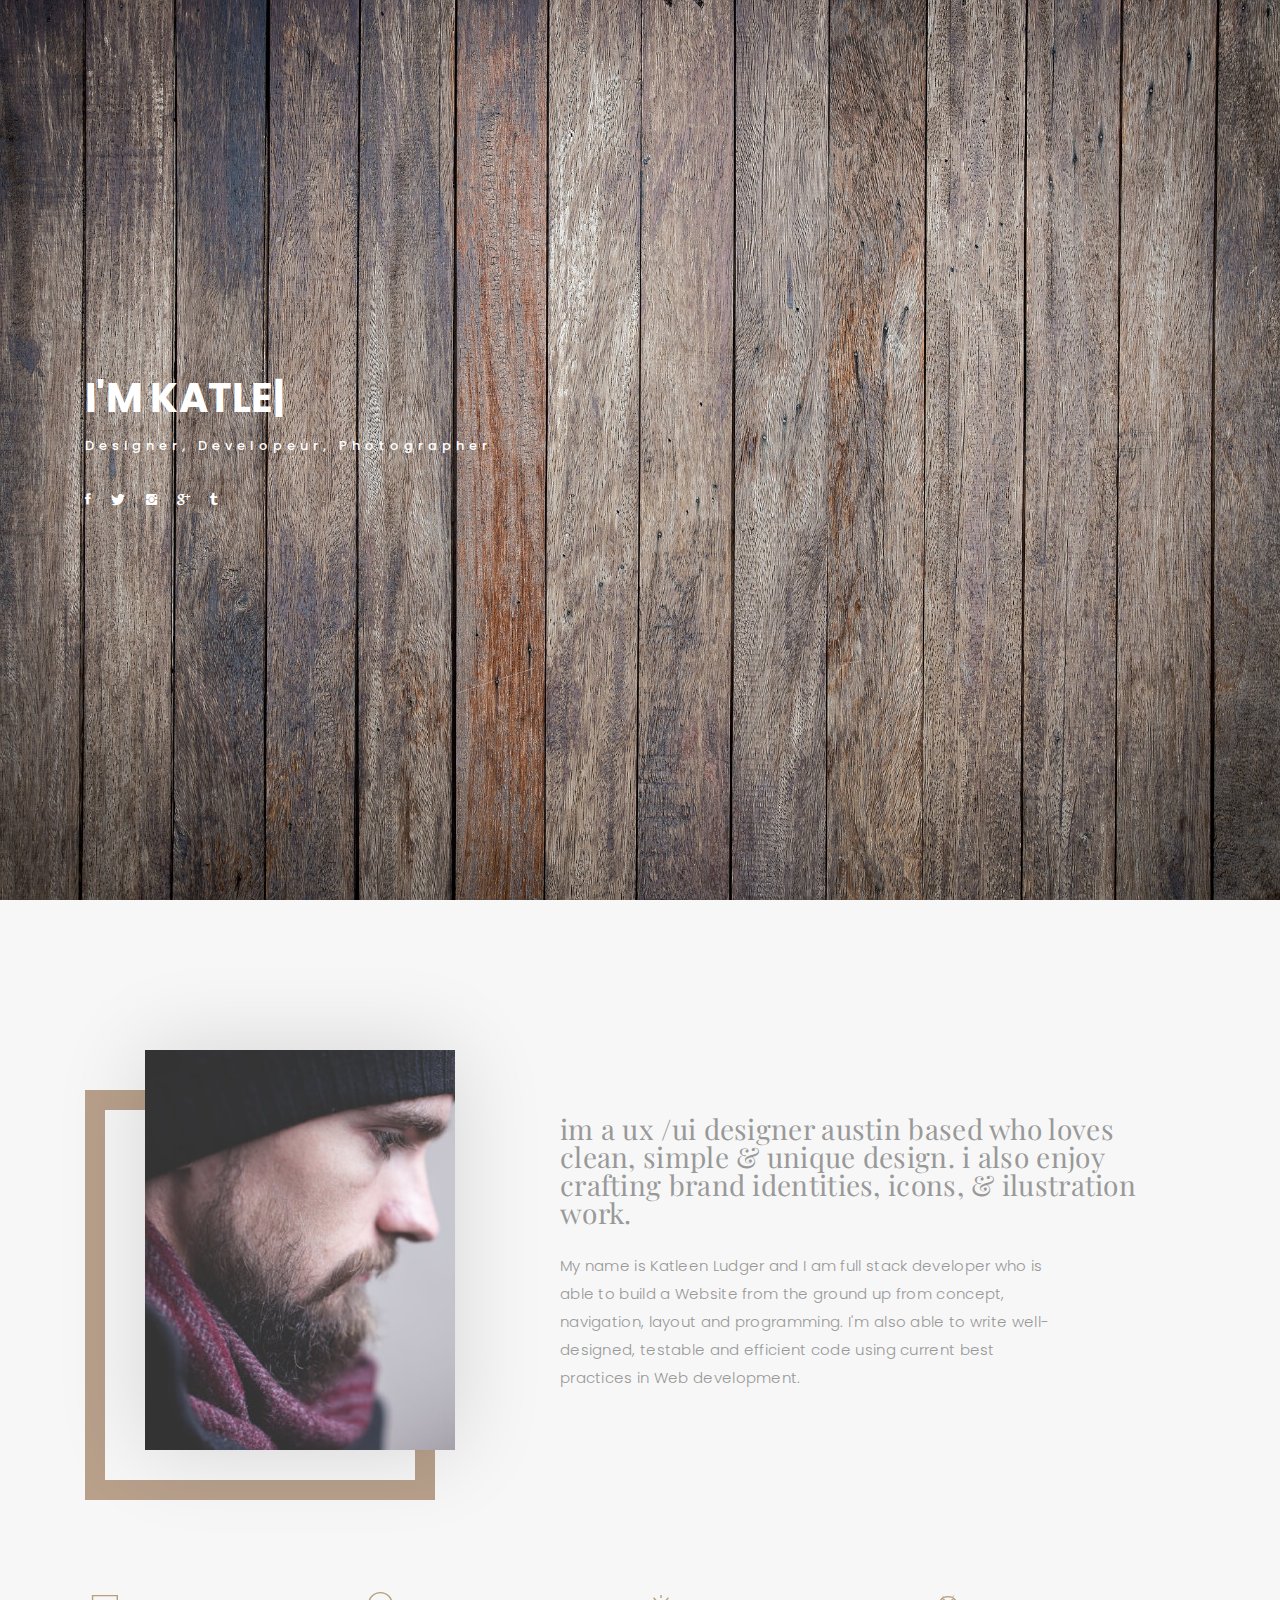
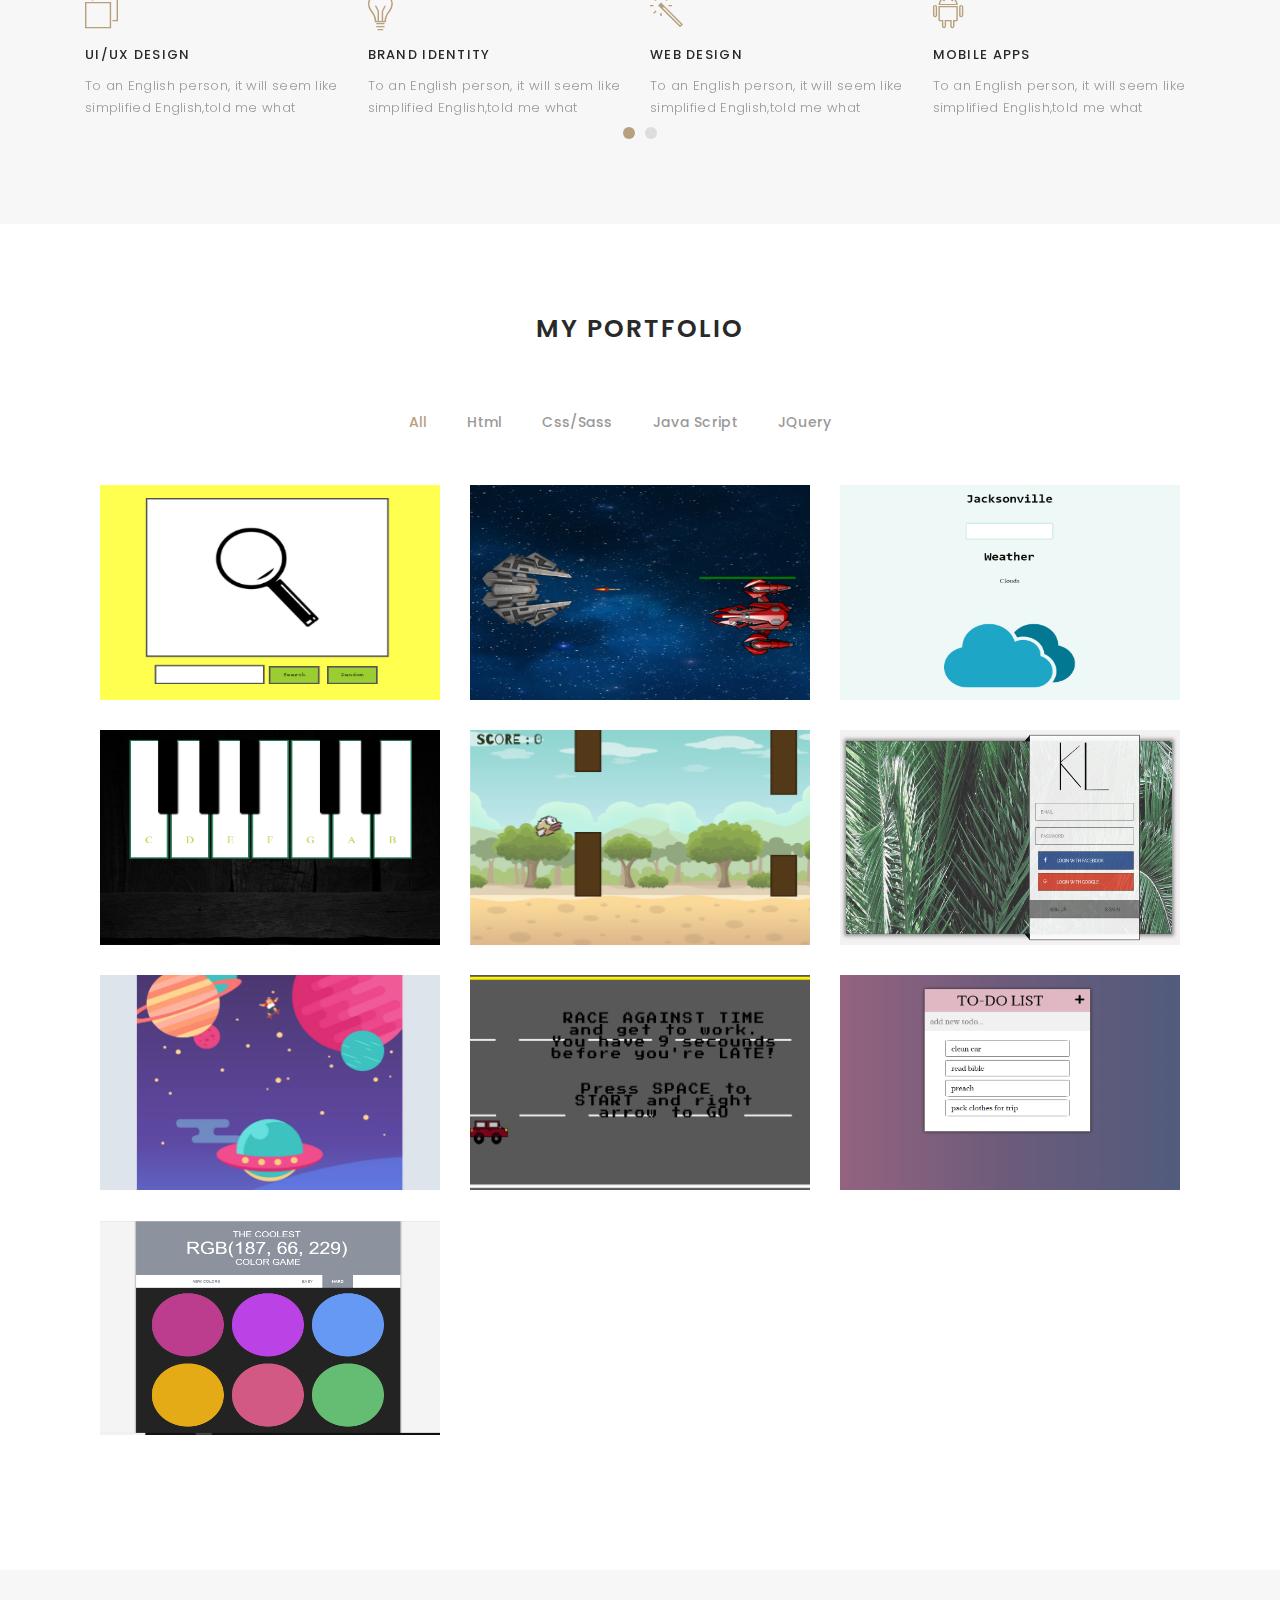
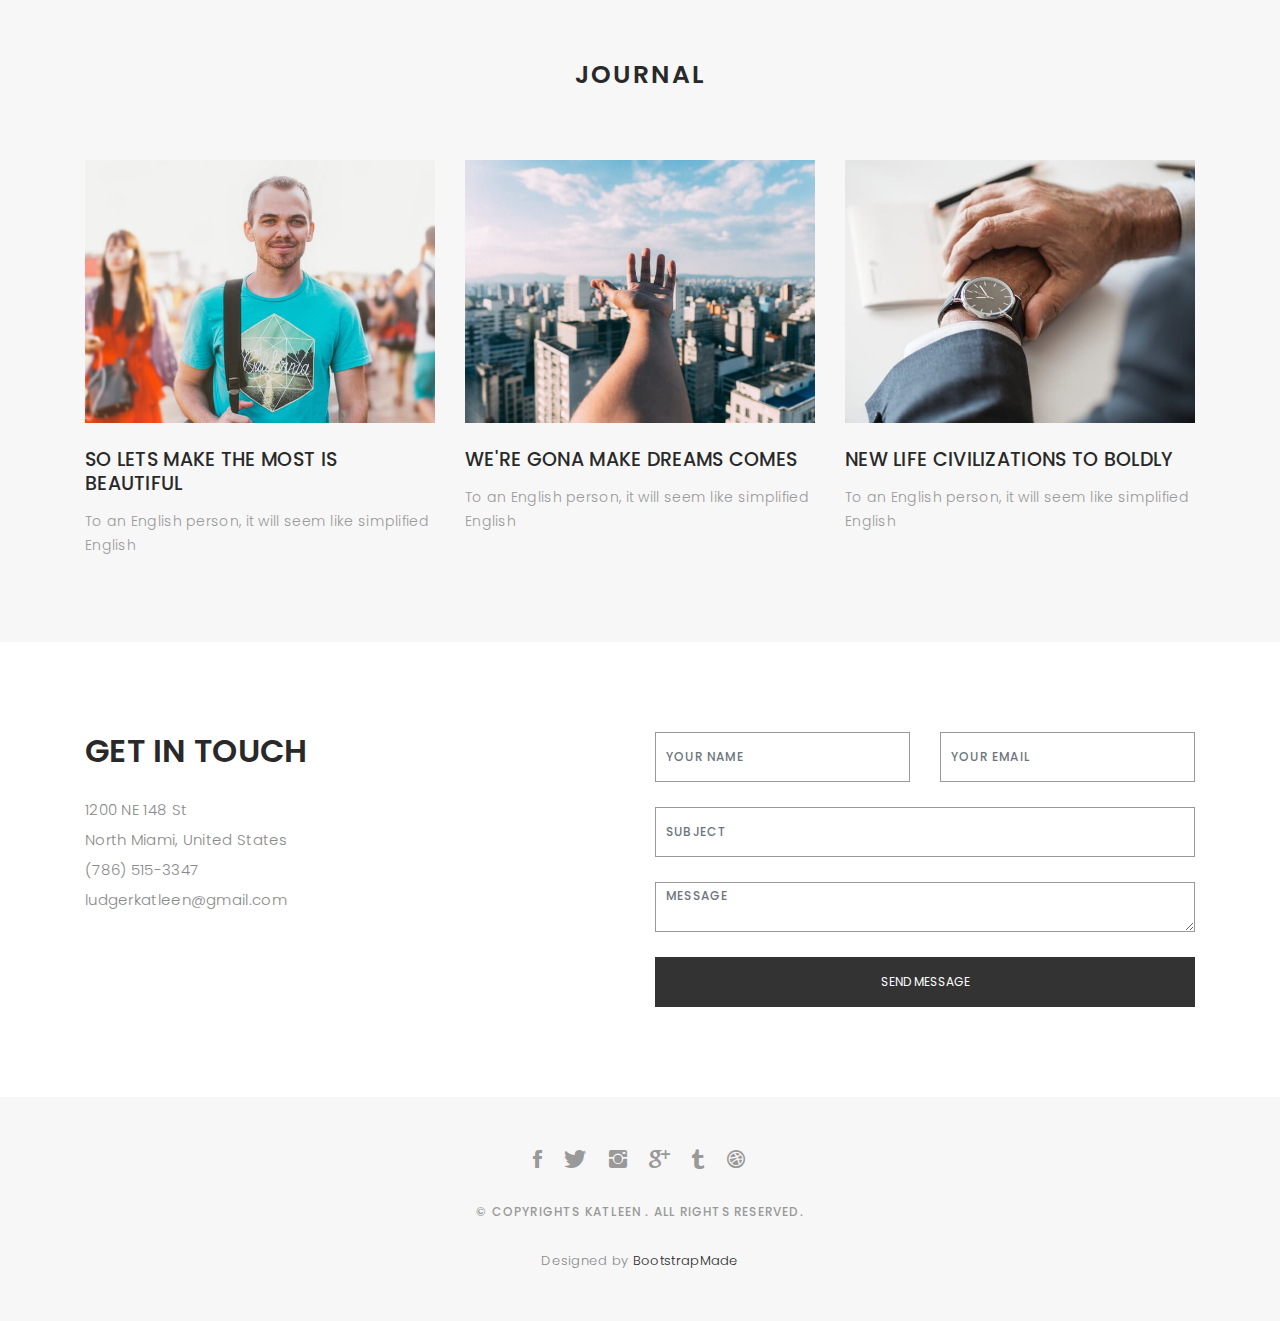
==== commit f3478286: "added new projects" ====
--- a/index.html
+++ b/index.html
@@ -47,7 +47,7 @@
       <div class="container">
 
         <div class="logo">
-          <a href="index.html"><img src="images/Logo1.svg" alt="logo"></a>
+          <a href="><img src="images/Logo1.svg" alt="logo"></a>
         </div>
 
         <div class="responsive"><i data-icon="m" class="ion-navicon-round"></i></div>
@@ -209,7 +209,7 @@
           <div class="portfolio-container">
 
             <div class="col-lg-4 col-md-6 portfolio-thumbnail all branding mockups uikits">
-              <a target="_blank" href="http://kludger.techlaunch.io/projects/wikipedia-app/index.html">
+              <a target="_blank" href="http://kludger.techlaunch.io/projects/wikipedia-app">
                 <img src="images/portfolio/wikiF.png" alt="A yellow and green wikipedia serach engine app">
               </a>
             </div>
@@ -221,19 +221,19 @@
             </div>
 
             <div class="col-lg-4 col-md-6 portfolio-thumbnail all branding mockups uikits">
-              <a target="_blank" href="http://kludger.techlaunch.io/projects/weather_app/index.html">
+              <a target="_blank" href="http://kludger.techlaunch.io/projects/weather_app">
                 <img src="images/portfolio/weatherF.png" alt="a light blue weather app">
               </a>
             </div>
 
             <div  class="col-lg-4 col-md-6 portfolio-thumbnail all branding mockups uikits mockups">
-              <a  target="_blank" href="http://kludger.techlaunch.io/projects/music-boxes/index.html">
+              <a  target="_blank" href="http://kludger.techlaunch.io/projects/music-boxes">
                 <img src="images/portfolio/pianoF.png" alt="A piano on the screen, with a black background">
               </a>
             </div>
 
             <div class="col-lg-4 col-md-6 portfolio-thumbnail all uikits">
-              <a target="_blank" href="http://kludger.techlaunch.io/projects/flappy-bird/index.html">
+              <a target="_blank" href="http://kludger.techlaunch.io/projects/flappy-bird">
                 <img src="images/portfolio/flappy-birdF.png" alt="falppy-bird game">
               </a>
             </div>
@@ -243,36 +243,36 @@
                 <img src="images/portfolio/chatF.png" alt="A cool looking chat to socialize with your friends">
               </a>
             </div>
-            <div class="col-lg-4 col-md-6 portfolio-thumbnail all .branding webdesign uikits mockups">
-              <a target="_blank" href="http://kludger.techlaunch.io/projects/animation/index.html">
+            <!-- <div class="col-lg-4 col-md-6 portfolio-thumbnail all .branding webdesign uikits mockups">
+              <a target="_blank" href="http://kludger.techlaunch.io/projects/animation">
                 <img src="images/portfolio/animationF.png" alt="a animation with a boy and a dog at a camp">
               </a>
-            </div>
+            </div> -->
             <div class="col-lg-4 col-md-6 portfolio-thumbnail all uikits webdesign mockups">
-              <a target="_blank" href="http://kludger.techlaunch.io/projects/scroll-animation/index.html">
+              <a target="_blank" href="http://kludger.techlaunch.io/projects/scroll-animation">
                 <img src="images/portfolio/scrollF.png" alt="Boy on skateboard flying in space">
               </a>
             </div>
-            <div class="col-lg-4 col-md-6 portfolio-thumbnail all branding mockups">
-              <a target="_blank" href="http://kludger.techlaunch.io/projects/loading-screen-animation/index.html">
+            <!-- <div class="col-lg-4 col-md-6 portfolio-thumbnail all branding mockups">
+              <a target="_blank" href="http://kludger.techlaunch.io/projects/loading-screen-animation">
                 <img src="images/portfolio/loadingF.png" alt="the word loading in capital letters with a line passing through it">
               </a>
-            </div>
+            </div> -->
             <div class="col-lg-4 col-md-6 portfolio-thumbnail all uikits webdesign mockups">
-              <a target="_blank" href="http://kludger.techlaunch.io/projects/race-against-time/index.html">
+              <a target="_blank" href="http://kludger.techlaunch.io/projects/race-against-time">
                 <img src="images/portfolio/race-timeF.png" alt="racing game">
               </a>
             </div>
             <div class="col-lg-4 col-md-6 portfolio-thumbnail all uikits webdesign mockups">
-              <a target="_blank" href="http://kludger.techlaunch.io/projects/whack-a-mole/index.html">
-                <img src="images/portfolio/whackoF.png" alt="whack-a-mole game">
-              </a>
-            </div>
-            <!-- <div class="col-lg-4 col-md-6 portfolio-thumbnail all uikits webdesign mockups">
-              <a target="_blank" href="http://kludger.techlaunch.io/projects/chat/public/">
-                <img src="images/portfolio/chatF.png" alt="A cool looking chat to socialize with your friends">
-              </a>
-            </div> -->
+              <a target="_blank" href="http://kludger.techlaunch.io/projects/simple-todo-list/index.html">
+                <img src="images/portfolio/simple-todo.png" alt="simple todo list">
+              </a>
+            </div>
+            <div class="col-lg-4 col-md-6 portfolio-thumbnail all uikits webdesign mockups">
+              <a target="_blank" href="http://kludger.techlaunch.io/projects/color-game">
+                <img src="images/portfolio/rgb-color-game.png" alt="rgb color game">
+              </a>
+            </div>
             <!-- <div class="col-lg-4 col-md-6 portfolio-thumbnail all uikits webdesign mockups">
               <a target="_blank" href="http://kludger.techlaunch.io/projects/chat/public/">
                 <img src="images/portfolio/chatF.png" alt="A cool looking chat to socialize with your friends">
